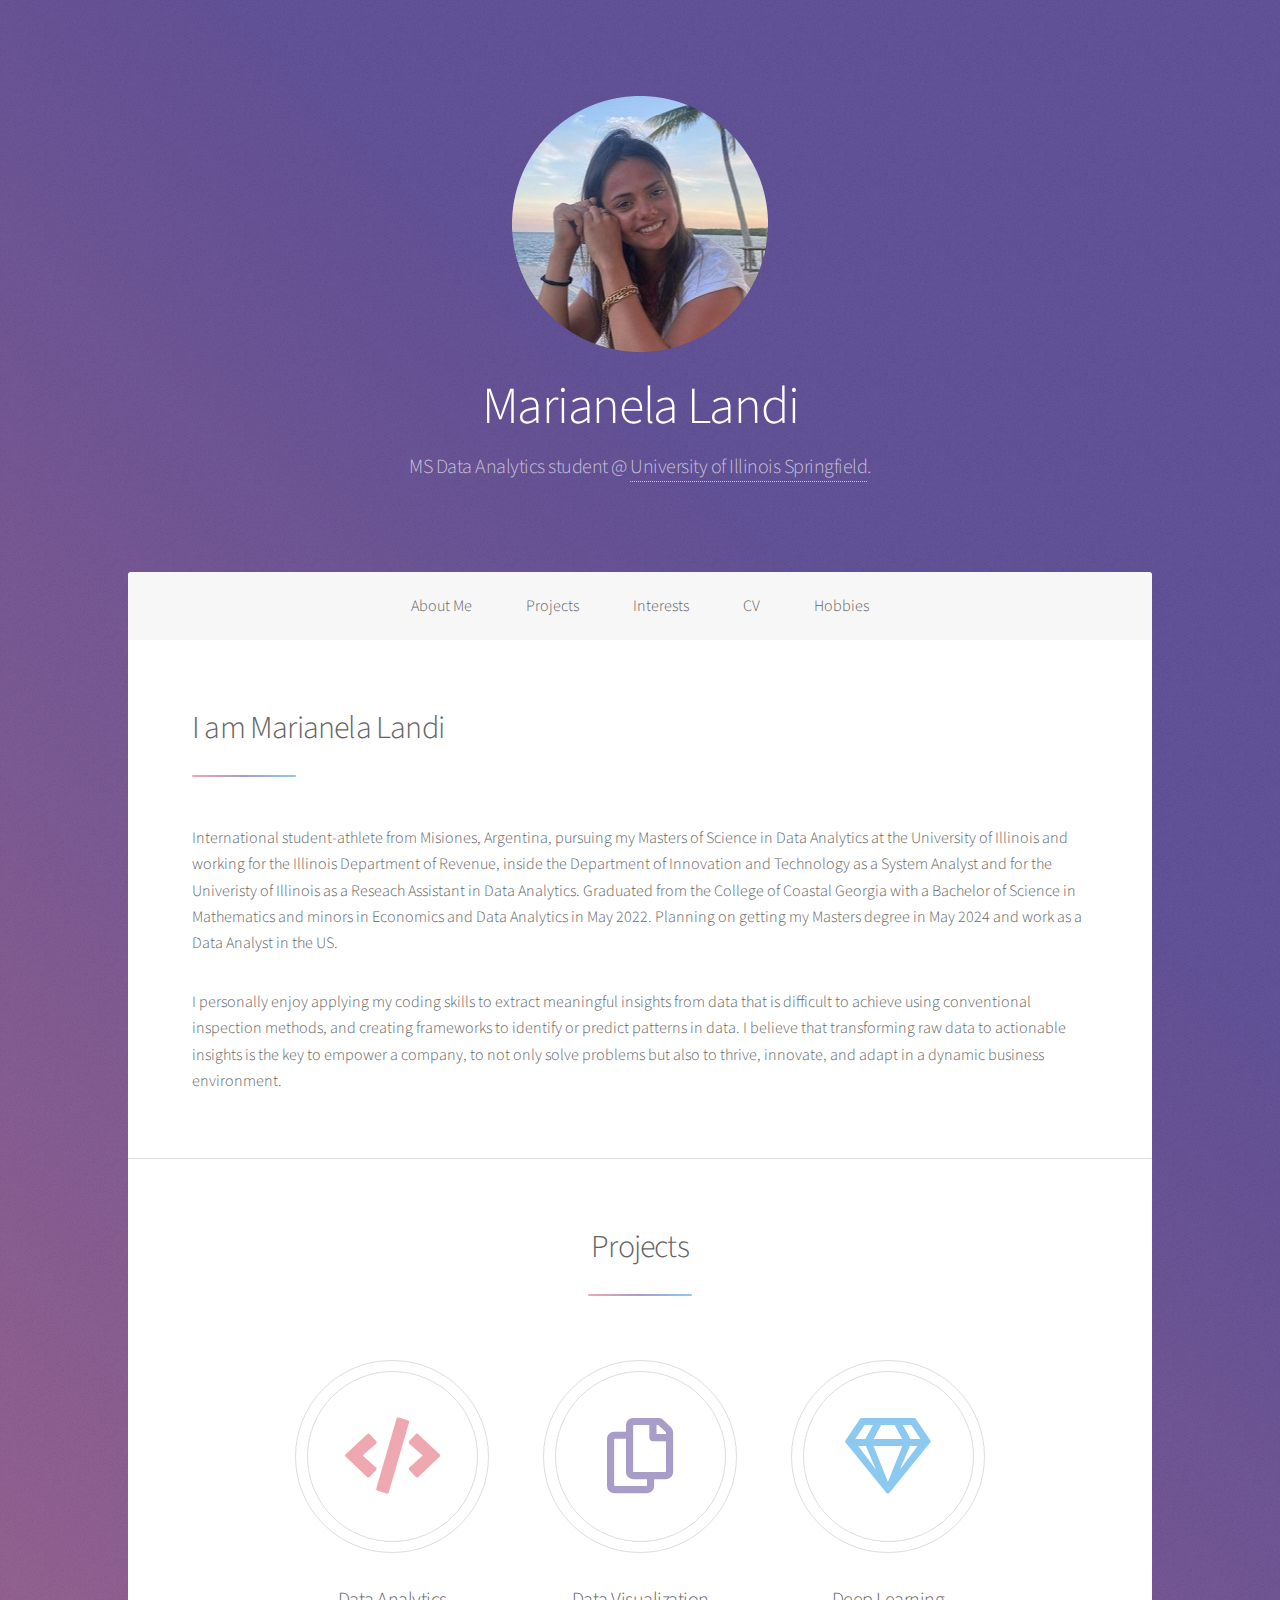
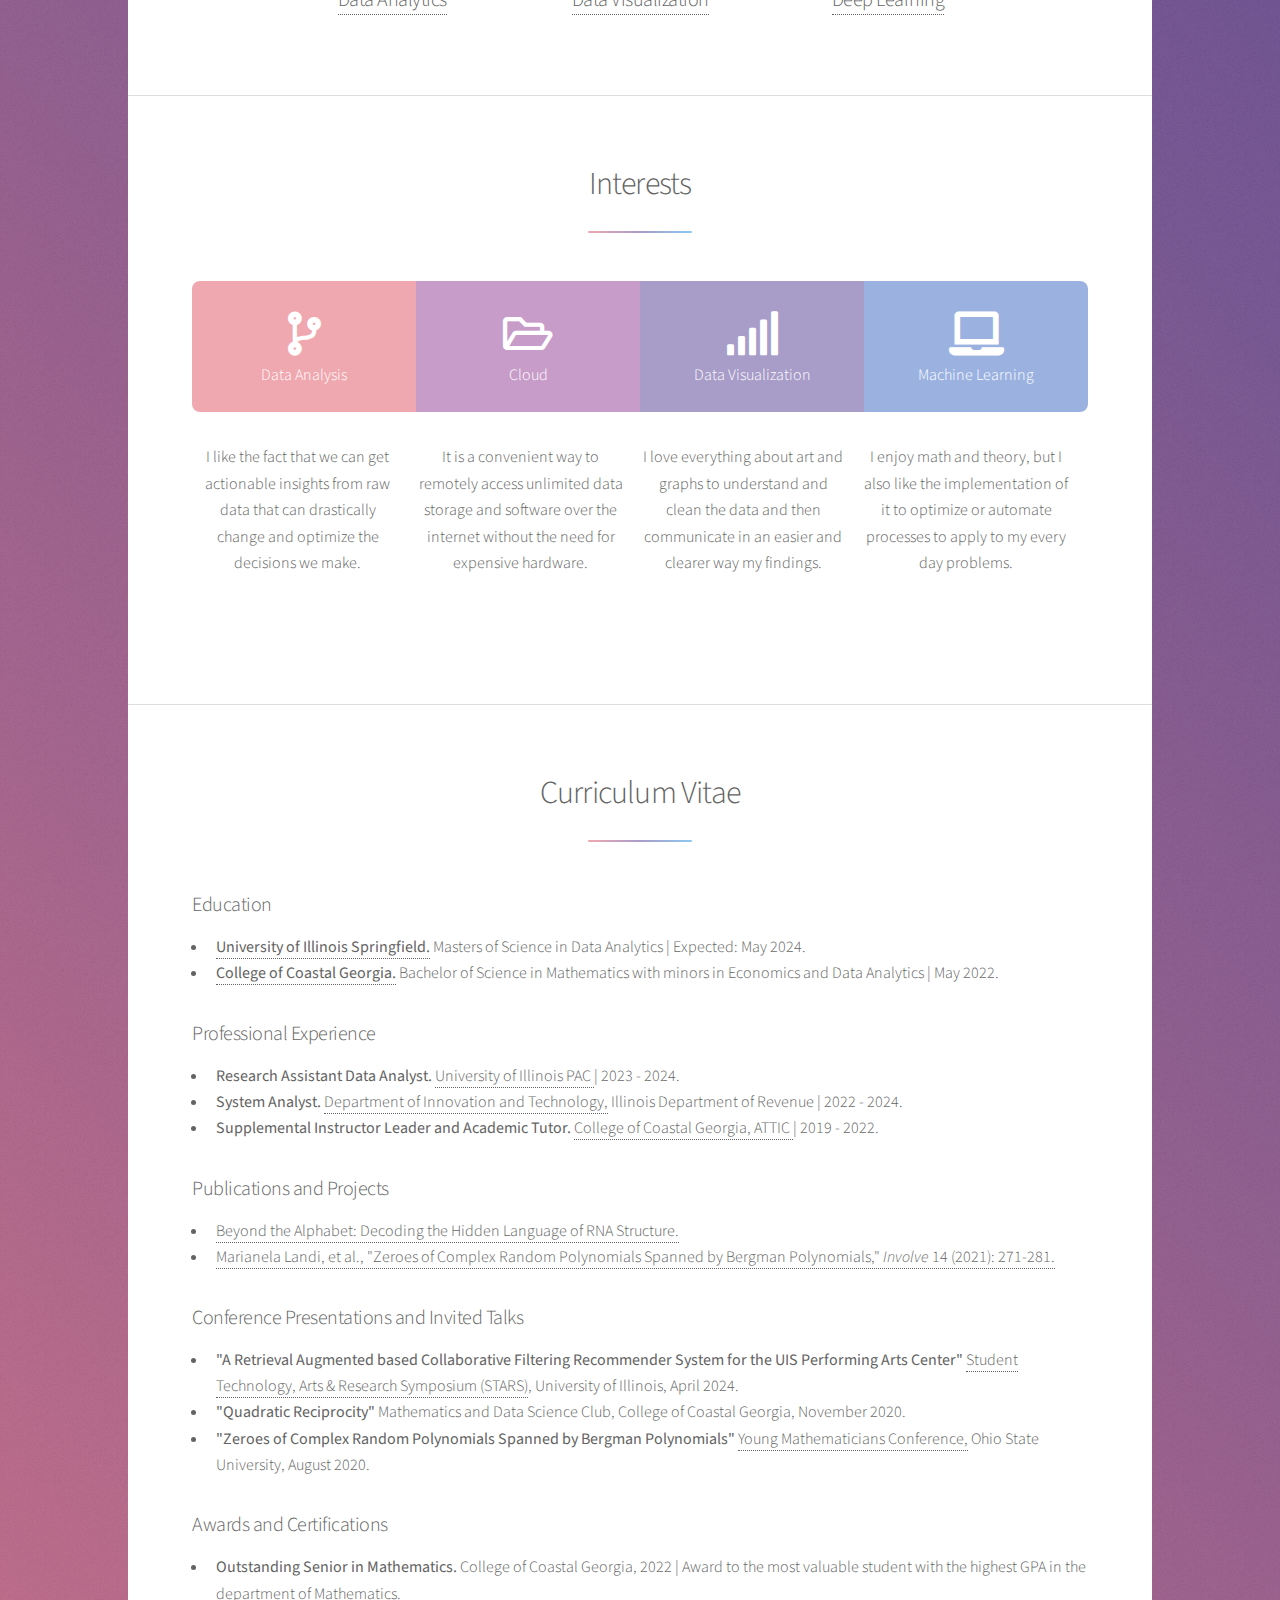
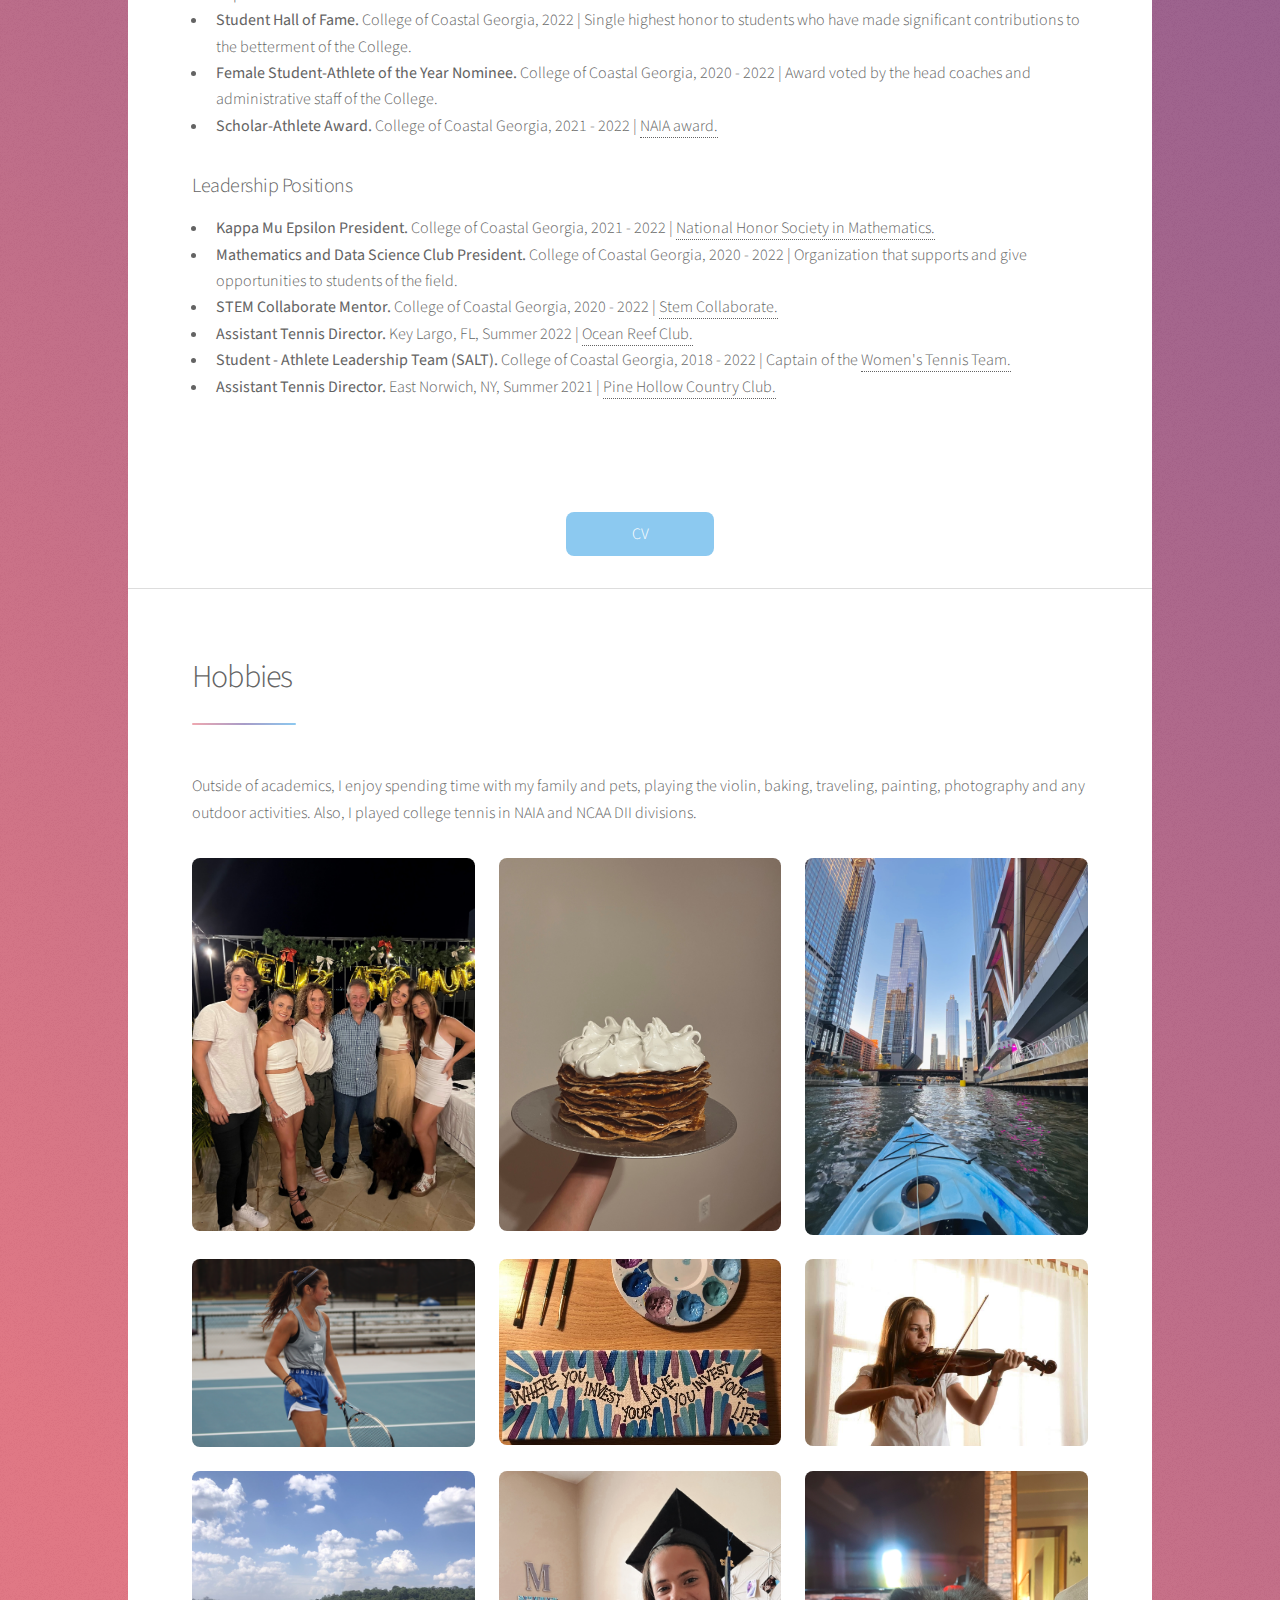
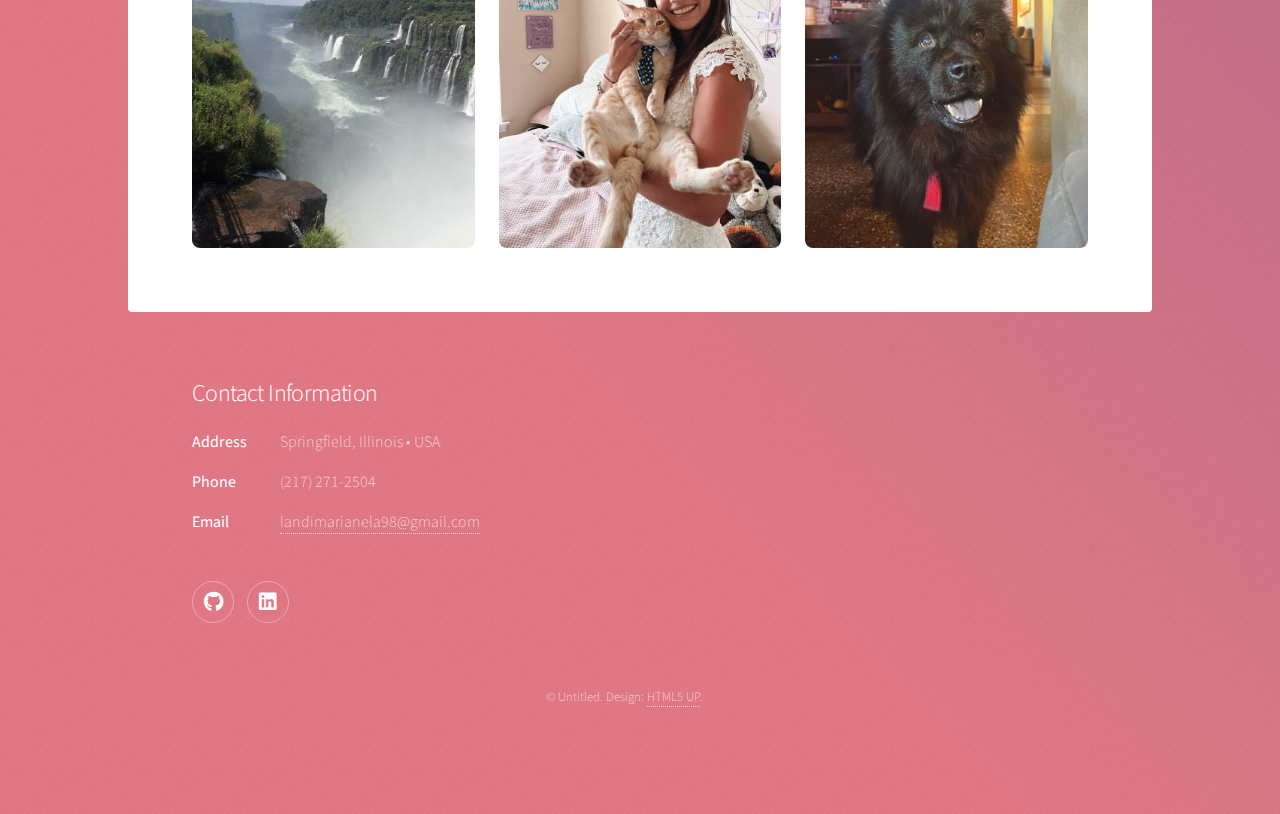
==== index.html @ 574b9076 "Update index.html" ====
<!DOCTYPE HTML>
<!--
	Stellar by HTML5 UP
	html5up.net | @ajlkn
	Free for personal and commercial use under the CCA 3.0 license (html5up.net/license)
-->
<html>
	<head>
		<title>Marianela Landi</title>
		<meta charset="utf-8" />
		<meta name="viewport" content="width=device-width, initial-scale=1, user-scalable=no" />
		<link rel="stylesheet" href="assets/css/main.css" />
		<noscript><link rel="stylesheet" href="assets/css/noscript.css" /></noscript>
	</head>
	<body class="is-preload">

		<!-- Wrapper -->
			<div id="wrapper">

				<!-- Header -->
					<header id="header" class="alt">
						<span class="logo"><img src="images/profileML.png" alt="" /></span>
						<h1>Marianela Landi</h1>
						<p> MS Data Analytics student @ <a href="https://www.uis.edu/"> University of Illinois Springfield</a>.</p>
					</header>

				<!-- Nav -->
					<nav id="nav">
						<ul>
							<li><a href="#about" >About Me</a></li>
							<li><a href="#first">Projects</a></li>
							<li><a href="#second">Interests</a></li>
							<li><a href="#cta">CV</a></li>
							<li><a href="#Hobbies">Hobbies</a></li>
						</ul>
					</nav>

				<!-- Main -->
					<div id="main">



						<!-- Introduction -->
							<section id="about" class="main">
								
									<div class="content">
										<header class="major">
											<h2> I am Marianela Landi</h2>
										</header>
										
										<p> International student-athlete from Misiones, Argentina, pursuing my Masters of Science in Data Analytics at the University of Illinois
										and working for the Illinois Department of Revenue, inside the Department of Innovation and Technology as a System Analyst and
										for the Univeristy of Illinois as a Reseach Assistant in Data Analytics. Graduated from the College of Coastal Georgia with a 
										Bachelor of Science in Mathematics and minors in Economics and Data Analytics in May 2022. Planning on getting my Masters degree in May 2024 and work as a Data Analyst in the US. 
										</p>
										
										<p> I personally enjoy applying my coding skills to extract meaningful insights from data that is difficult to achieve using conventional inspection methods, 
										and creating frameworks to identify or predict patterns in data. I believe that transforming raw data to actionable insights is the key to empower a company, 
										to not only solve problems but also to thrive, innovate, and adapt in a dynamic business environment.
										
										</p>


										
										<!--
										I am from Misiones, Argentina. I am 24 years old and living in The US since I am 18 years old. Tennis was the main reason I am in the US.<br />
										I started my college career at Cumberland University (TN), receiving a tennis scholarship. In August 2019, I transferred to<br /> 
										the College of Coastal Georgia, in which I also received a tennis and a STEAM Mentor scholarship. During my Junior year at CCGA,<br />
										I realized how much I enjoy Math. Thus, I changed my major and started focusing more on that area. One of the most important<br />
										activities I participated at Coastal Georgia is the research project called "Zeros of Complex Random Polynomials Spanned by<br />
										Bergman Polynomials" during Summer 2020, which is now published in the journal 'Involve'. I graduated from CCGA in May 2022 <br />
										and I am currently a Masters student at UIS, planning on graduating in May 2024.<br /> 
										Outside of academics, I enjoy spending time with my family and pets, playing tennis, playing the violin, and painting. </p>
										</ul>-->
									</div>
								<!--	<span class="image"><img src="images/profileML.png" alt="" /></span> -->
								<!--
								<div class="box alt">
											<div class="row gtr-uniform">

												<div class="col-4"><span class="image fit"><img src="images/pic4.jpg" alt="" /></span></div>
												<div class="col-4"><span class="image fit"><img src="images/pic3.jpg" alt="" /></span></div>
												<div class="col-4"><span class="image fit"><img src="images/pic6.jpg" alt="" /></span></div>

												<div class="col-4"><span class="image fit"><img src="images/pic8.jpeg" alt="" /></span></div>
												<div class="col-4"><span class="image fit"><img src="images/pic1.png" alt="" /></span></div>
												<div class="col-4"><span class="image fit"><img src="images/pic2.jpg" alt="" /></span></div>

												<div class="col-4"><span class="image fit"><img src="images/pic7.jpeg" alt="" /></span></div>
												<div class="col-4"><span class="image fit"><img src="images/pic9.jpeg" alt="" /></span></div>
												<div class="col-4"><span class="image fit"><img src="images/pic5.jpg" alt="" /></span></div>
																							
										    </div>
								</div>
								-->
							</section>
						<!-- Projects -->
							<section id="first" class="main special">
								<header class="major">
									<h2>Projects</h2>
									<!-- <center>Coming soon...</center>-->
								</header>
								<ul class="features">
									<li>
										<span class="icon solid major style1 fa-code"></span>
										<h3> <a href="https://colab.research.google.com/drive/10uRcjcRsKfIYf028-r10c8Yg24JXqKMF?usp=sharing"> Data Analytics </a> </h3>
										<!--<p>I love the fact that we can get actionable insights from raw data that can drastically change the decisions we make. </p>
										-->
									</li>
									<li>
										<span class="icon major style3 fa-copy"></span>
										<h3> <a href="https://public.tableau.com/views/HouseSalesData_17096116765710/HouseSales?:language=en-US&publish=yes&:sid=&:display_count=n&:origin=viz_share_link"> Data Visualization </a>  </h3>
										<!--<p>I like everything about art and graphs to communicate in an easier and clearer way all my findings.</p>
										-->									
									</li>
									<li>
										<span class="icon major style5 fa-gem"></span>
										<h3> <a href="https://github.com/marianelalandi/DeepLearningProject.github.io-"> Deep Learning </a></h3>
										<!--<p>I enjoy math and theory, but also I like the fact that we can implement it to every day problems or optimizations.</p>
										-->
									</li>
								</ul>
								<!--<footer class="major">
									<ul class="actions special">
										<li><a href="generic.html" class="button">Learn More</a></li>
									</ul>
								</footer>-->
							</section>
							
						 <!--Interests -->
							<section id="second" class="main special">
								<header class="major">
									<h2> Interests</h2>
									<p></p>
								</header>
								<ul class="statistics">
									<li class="style1">
										<span class="icon solid fa-code-branch"></span>
										<strong></strong> Data Analysis
									</li>
									
									<li class="style2">
										<span class="icon fa-folder-open"></span>
										<strong></strong> Cloud
									</li>
									<li class="style3">
										<span class="icon solid fa-signal"></span>
										<strong></strong> Data Visualization
									</li>
									<li class="style4">
										<span class="icon solid fa-laptop"></span>
										<strong></strong> Machine Learning
									</li>
									<!--<li class="style5">
										<span class="icon fa-gem"></span>
										<strong>1,024</strong> Nullam
									</li>-->
								</ul>
								<!--<p class="content"> </p>-->
								<ul class="featuresx">
									<li>
										<p>I like the fact that we can get actionable insights from raw data that can drastically change and optimize the decisions we make. </p>
									</li>
									<li>
										<p>It is a convenient way to remotely access unlimited data storage and software over the internet without the need for expensive hardware.</p>										
									</li>
									<li>
										<p>I love everything about art and graphs to understand and clean the data and then communicate in an easier and clearer way my findings.</p>	
									</li>
									<li>
										<p>I enjoy math and theory, but I also like the implementation of it to optimize or automate processes to apply to my every day problems.</p>
									</li>
								</ul>
								<!--<footer class="major">
									<ul class="actions special">
										<li><a href="generic.html" class="button">Learn More</a></li>
									</ul>
								</footer>-->
							</section>

						<!-- CV -->
							<section id="cta" class="main">
								<header class="major">
									<center><h2>Curriculum Vitae</h2></center>
									<p></p>
								</header>
								<div class="row">
											<div class="col-12 col-12-medium">
												<h3>Education</h3>
												<ul>
													<li><b><a href="https://www.uis.edu"> University of Illinois Springfield.</a></b> Masters of Science in Data Analytics | Expected: May 2024.</li>
													<li><b><a href="https://www.ccga.edu"> College of Coastal Georgia.</a></b> Bachelor of Science in Mathematics with minors in Economics and Data Analytics | May 2022.</li>	
												</ul>
												<h3>Professional Experience</h3>
												<ul>
													<li><b>Research Assistant Data Analyst.</b> <a href="https://uispac.com/"> University of Illinois PAC </a> | 2023 - 2024.</li> 
													<li><b>System Analyst.</b> <a href="https://doit.illinois.gov/"> Department of Innovation and Technology,</a> Illinois Department of Revenue | 2022 - 2024.</li>
													<li><b>Supplemental Instructor Leader and Academic Tutor.</b> <a href="https://www.ccga.edu/academics/studentsuccess/attic/"> College of Coastal Georgia, ATTIC </a> | 2019 - 2022.</li> 
												</ul>
												<h3>Publications and Projects</h3>
												<ul> 
												<li> <a href="https://github.com/marianelalandi/DeepLearningProject.github.io-"> Beyond the Alphabet: Decoding the Hidden Language of RNA Structure. </a></li>
												<li> <a href="https://msp.org/involve/2021/14-2/index.xhtml"> Marianela Landi, et al., "Zeroes of Complex Random Polynomials Spanned by Bergman Polynomials," <i>Involve</i> 14 (2021): 271-281.</a></li>
												
												</ul>
												<h3>Conference Presentations and Invited Talks</h3>  
												<ul>
													<li><b>"A Retrieval Augmented based Collaborative Filtering Recommender System for the UIS Performing Arts Center"</b> <a href="https://www.uis.edu/research/student-research-support/student-technology-arts-research-symposium"> Student Technology, Arts & Research Symposium (STARS)</a>, University of Illinois, April 2024.</li>
													<li><b>"Quadratic Reciprocity"</b> Mathematics and Data Science Club, College of Coastal Georgia, November 2020.</li>	
													<li><b>"Zeroes of Complex Random Polynomials Spanned by Bergman Polynomials"</b> <a href="https://ymc.osu.edu/">Young Mathematicians Conference,</a> Ohio State University, August 2020.</li>	

												</ul>
												<h3>Awards and Certifications</h3>
												<ul>
													<li><b>Outstanding Senior in Mathematics.</b> College of Coastal Georgia, 2022 | Award to the most valuable student with the highest GPA in the department of Mathematics.</li>	
													<li><b>Student Hall of Fame.</b> College of Coastal Georgia, 2022 | Single highest honor to students who have made significant contributions to the betterment of the College.</li>
													<li><b>Female Student-Athlete of the Year Nominee.</b> College of Coastal Georgia, 2020 - 2022 | Award voted by the head coaches and administrative staff of the College.</li>	
													<li><b>Scholar-Athlete Award.</b>  College of Coastal Georgia, 2021 - 2022 | <a href="https://www.naia.org/naia-award/scholar-athletes"> NAIA award.</a></li>
												</ul>
												<h3>Leadership Positions</h3>
												<ul>
													<li><b>Kappa Mu Epsilon President.</b> College of Coastal Georgia, 2021 - 2022 | <a href="https://www.kappamuepsilon.org/">National Honor Society in Mathematics.</a>  </li>
													<li><b>Mathematics and Data Science Club President.</b> College of Coastal Georgia, 2020 - 2022 | Organization that supports and give opportunities to students of the field.</li>	
													<li><b>STEM Collaborate Mentor.</b> College of Coastal Georgia, 2020 - 2022 | <a href="https://express.adobe.com/page/tycBmARmeE5KU/">Stem Collaborate.</a>  <!--Direct academic support for first-year STEM students.--></li>
													<li><b>Assistant Tennis Director.</b> Key Largo, FL, Summer 2022 | <a href="https://www.oceanreef.com/staff/marianela-landi/"> Ocean Reef Club.</a></li>	
													<li><b>Student - Athlete Leadership Team (SALT).</b> College of Coastal Georgia, 2018 - 2022 | Captain of the <a href="https://coastalgeorgiasports.com/sports/womens-tennis"> Women's Tennis Team.</a></li>
													<li><b>Assistant Tennis Director.</b> East Norwich, NY, Summer 2021 | <a href="https://pinehollowclub.com/Home"> Pine  Hollow Country Club.</a></li></li>
												</ul>
											</div>
								</div>
							</section>
								<footer class="major">
									<ul class="actions special">
										<li><a href="/docs/CV-ML.pdf" class="button primary" >CV</a></li>
										<!--<li><a href="generic.html" class="button">Learn More</a></li>-->
									</ul>
								</footer>


						<!-- Hobbies -->
							<section id="Hobbies" class="main">
								
									<div class="content">
										<header class="major">
											<h2> Hobbies</h2>
										</header>
										<p></p>
										<p>Outside of academics, I enjoy spending time with my family and pets, playing the violin, baking, traveling, painting, photography and any outdoor activities. Also, I played college tennis in NAIA and NCAA DII divisions.
										</p>
										<!--
										I am from Misiones, Argentina. I am 24 years old and living in The US since I am 18 years old. Tennis was the main reason I am in the US.<br />
										I started my college career at Cumberland University (TN), receiving a tennis scholarship. In August 2019, I transferred to<br /> 
										the College of Coastal Georgia, in which I also received a tennis and a STEAM Mentor scholarship. During my Junior year at CCGA,<br />
										I realized how much I enjoy Math. Thus, I changed my major and started focusing more on that area. One of the most important<br />
										activities I participated at Coastal Georgia is the research project called "Zeros of Complex Random Polynomials Spanned by<br />
										Bergman Polynomials" during Summer 2020, which is now published in the journal 'Involve'. I graduated from CCGA in May 2022 <br />
										and I am currently a Masters student at UIS, planning on graduating in May 2024.<br /> 
										Outside of academics, I enjoy spending time with my family and pets, playing the violin, tr and painting. </p>
										</ul>-->
									</div>
								<!--	<span class="image"><img src="images/profileML.png" alt="" /></span> -->

								<div class="box alt">
									<div class="row gtr-uniform">

										<div class="col-4"><span class="image fit"><img src="images/pic4.jpg" alt="" /></span></div>
										<div class="col-4"><span class="image fit"><img src="images/pic3.jpg" alt="" /></span></div>
										<div class="col-4"><span class="image fit"><img src="images/Pic12.jpg" alt="" /></span></div>

										<div class="col-4"><span class="image fit"><img src="images/pic8.jpeg" alt="" /></span></div>
										<div class="col-4"><span class="image fit"><img src="images/pic1.jpg" alt="" /></span></div>
										<div class="col-4"><span class="image fit"><img src="images/pic2.jpg" alt="" /></span></div>

										<div class="col-4"><span class="image fit"><img src="images/Pic10.jpg" alt="" /></span></div>
										<div class="col-4"><span class="image fit"><img src="images/pic9.jpeg" alt="" /></span></div>
										<div class="col-4"><span class="image fit"><img src="images/pic7.jpeg" alt="" /></span></div>
																							
									</div>
								</div>
							</section>
					</div>

				<!-- Footer -->
					<footer id="footer">
						<!--<section>
							<h2>Contact me</h2>
							<div class="col-4 col-12-small">
						
												<div class="col-6 col-12-small">
													<input type="checkbox" id="demo-copy" name="demo-copy">
													<label for="demo-copy">Email me a copy</label>
												</div>
												<div class="col-6">
													<textarea name="demo-message" id="demo-message" placeholder="Enter your message" rows="2"></textarea>
												</div>
												<p> </p>
												<div class="col-12">
													<ul class="actions">
														<li><input type="submit" value="Send Message" class="primary" /></li>
														
													</ul>
												</div>
							
							<li><input type="reset" value="Reset" /></li>
							<ul class="actions">
								<li><a href="generic.html" class="button">Contact form</a></li>
							</ul>
						</section>-->
						<section>
							<h2>Contact Information</h2>
							<dl class="alt">
								<dt>Address</dt>
								<dd>Springfield, Illinois  &bull; USA</dd>
								<dt>Phone</dt>
								<dd>(217) 271-2504</dd>
								<dt>Email</dt>
								<dd><a href="landimarianela98@gmail.com">landimarianela98@gmail.com</a></dd>
							</dl>
							<ul class="icons">
							    <li><a href="https://github.com/marianelalandi" class="icon brands fa-github alt"><span class="label">GitHub</span></a></li>
								<li><a href="https://www.linkedin.com/in/marianela-landi-96a064192/" class="icon brands fa-linkedin alt"><span class="label">linkedin</span></a></li>
								<!--li><a href="#" class="icon brands fa-facebook-f alt"><span class="label">Facebook</span></a></li>
								<li><a href="#" class="icon brands fa-instagram alt"><span class="label">Instagram</span></a></li>
								<li><a href="#" class="icon brands fa-github alt"><span class="label">GitHub</span></a></li>
								<li><a href="#" class="icon brands fa-dribbble alt"><span class="label">Dribbble</span></a></li>-->
							</ul>
						</section>
						<section class="mapbox" data-mapbox>
							<figure>
								<iframe width="400" height="240" style="border:0" loading="lazy" 
								src="https://www.google.com/maps/embed/v1/view?zoom=11&center=39.7817%2C-89.6501&key=AIzaSyAkWfKZeozuWi0FqwdzHSpAeHB3zFBNLRQ"></iframe>
								
							</figure>
						</section>
						<p class="copyright">&copy; Untitled. Design: <a href="https://html5up.net">HTML5 UP</a>.</p>
					</footer>

			</div>

		<!-- Scripts -->
			<script src="assets/js/jquery.min.js"></script>
			<script src="assets/js/jquery.scrollex.min.js"></script>
			<script src="assets/js/jquery.scrolly.min.js"></script>
			<script src="assets/js/browser.min.js"></script>
			<script src="assets/js/breakpoints.min.js"></script>
			<script src="assets/js/util.js"></script>
			<script src="assets/js/main.js"></script>

	</body>
</html>
---- assets/css/main.css ----
@import url(fontawesome-all.min.css);
@import 'https://fonts.googleapis.com/css?family=Source+Sans+Pro:300,400';

/*
	Stellar by HTML5 UP
	html5up.net | @ajlkn
	Free for personal and commercial use under the CCA 3.0 license (html5up.net/license)
*/

html, body, div, span, applet, object,
iframe, h1, h2, h3, h4, h5, h6, p, blockquote,
pre, a, abbr, acronym, address, big, cite,
code, del, dfn, em, img, ins, kbd, q, s, samp,
small, strike, strong, sub, sup, tt, var, b,
u, i, center, dl, dt, dd, ol, ul, li, fieldset,
form, label, legend, table, caption, tbody,
tfoot, thead, tr, th, td, article, aside,
canvas, details, embed, figure, figcaption,
footer, header, hgroup, menu, nav, output, ruby,
section, summary, time, mark, audio, video {
	margin: 0;
	padding: 0;
	border: 0;
	font-size: 100%;
	font: inherit;
	vertical-align: baseline;}

article, aside, details, figcaption, figure,
footer, header, hgroup, menu, nav, section {
	display: block;}

body {
	line-height: 1;
}

ol, ul {
	list-style: none;
}

blockquote, q {
	quotes: none;
}

	blockquote:before, blockquote:after, q:before, q:after {
		content: '';
		content: none;
	}

table {
	border-collapse: collapse;
	border-spacing: 0;
}

body {
	-webkit-text-size-adjust: none;
}

mark {
	background-color: transparent;
	color: inherit;
}

input::-moz-focus-inner {
	border: 0;
	padding: 0;
}

input, select, textarea {
	-moz-appearance: none;
	-webkit-appearance: none;
	-ms-appearance: none;
	appearance: none;
}

/* Basic */

	@-ms-viewport {
		width: device-width;
	}

	body {
		-ms-overflow-style: scrollbar;
	}

	@media screen and (max-width: 480px) {

		html, body {
			min-width: 320px;
		}

	}

	html {
		box-sizing: border-box;
	}

	*, *:before, *:after {
		box-sizing: inherit;
	}

	body {
		background-color: #935d8c;
		background-image: url("images/overlay.png"), -moz-linear-gradient(45deg, #e37682 15%, #5f4d93 85%);
		background-image: url("images/overlay.png"), -webkit-linear-gradient(45deg, #e37682 15%, #5f4d93 85%);
		background-image: url("images/overlay.png"), -ms-linear-gradient(45deg, #e37682 15%, #5f4d93 85%);
		background-image: url("images/overlay.png"), linear-gradient(45deg, #e37682 15%, #5f4d93 85%);
	}

		body.is-preload *, body.is-preload *:before, body.is-preload *:after {
			-moz-animation: none !important;
			-webkit-animation: none !important;
			-ms-animation: none !important;
			animation: none !important;
			-moz-transition: none !important;
			-webkit-transition: none !important;
			-ms-transition: none !important;
			transition: none !important;
		}

/* Type */

	body {
		background-color: #935d8c;
		color: rgba(255, 255, 255, 0.65);
	}

	body, input, select, textarea {
		font-family: "Source Sans Pro", Helvetica, sans-serif;
		font-size: 17pt;
		font-weight: 300;
		line-height: 1.65;
	}

		@media screen and (max-width: 1680px) {

			body, input, select, textarea {
				font-size: 14pt;
			}

		}

		@media screen and (max-width: 1280px) {

			body, input, select, textarea {
				font-size: 12pt;
			}

		}

		@media screen and (max-width: 360px) {

			body, input, select, textarea {
				font-size: 11pt;
			}

		}

	a {
		-moz-transition: color 0.2s ease, border-bottom 0.2s ease;
		-webkit-transition: color 0.2s ease, border-bottom 0.2s ease;
		-ms-transition: color 0.2s ease, border-bottom 0.2s ease;
		transition: color 0.2s ease, border-bottom 0.2s ease;
		text-decoration: none;
		border-bottom: dotted 1px;
		color: inherit;
	}

		a:hover {
			border-bottom-color: transparent;
		}

	strong, b {
		font-weight: 400;
	}

	em, i {
		font-style: italic;
	}

	p {
		margin: 0 0 2em 0;
	}

		p.content {
			-moz-columns: 20em 2;
			-webkit-columns: 20em 2;
			-ms-columns: 20em 2;
			columns: 20em 2;
			-moz-column-gap: 2em;
			-moz-column-gap: 2em;
			-webkit-column-gap: 2em;
			-ms-column-gap: 2em;
			column-gap: 2em;
			text-align: justify;
		}

	h1, h2, h3, h4, h5, h6 {
		font-weight: 300;
		line-height: 1.5;
		margin: 0 0 0.7em 0;
		letter-spacing: -0.025em;
	}

		h1 a, h2 a, h3 a, h4 a, h5 a, h6 a {
			color: inherit;
			text-decoration: none;
		}

	h1 {
		font-size: 2.5em;
		line-height: 1.2;
	}

	h2 {
		font-size: 1.5em;
	}

	h3 {
		font-size: 1.25em;
	}

	h4 {
		font-size: 1.1em;
	}

	h5 {
		font-size: 0.9em;
	}

	h6 {
		font-size: 0.7em;
	}

	@media screen and (max-width: 736px) {

		h1 {
			font-size: 2em;
		}

	}

	sub {
		font-size: 0.8em;
		position: relative;
		top: 0.5em;
	}

	sup {
		font-size: 0.8em;
		position: relative;
		top: -0.5em;
	}

	blockquote {
		border-left: solid 4px;
		font-style: italic;
		margin: 0 0 2em 0;
		padding: 0.5em 0 0.5em 2em;
	}

	code {
		border-radius: 8px;
		border: solid 1px;
		font-family: "Courier New", monospace;
		font-size: 0.9em;
		margin: 0 0.25em;
		padding: 0.25em 0.65em;
	}

	pre {
		-webkit-overflow-scrolling: touch;
		font-family: "Courier New", monospace;
		font-size: 0.9em;
		margin: 0 0 2em 0;
	}

		pre code {
			display: block;
			line-height: 1.75;
			padding: 1em 1.5em;
			overflow-x: auto;
		}

	hr {
		border: 0;
		border-bottom: solid 1px;
		margin: 2em 0;
	}

		hr.major {
			margin: 3em 0;
		}

	.align-left {
		text-align: left;
	}

	.align-center {
		text-align: center;
	}

	.align-right {
		text-align: right;
	}

	input, select, textarea {
		color: #ffffff;
	}

	a:hover {
		color: #ffffff;
	}

	strong, b {
		color: #ffffff;
	}

	h1, h2, h3, h4, h5, h6 {
		color: #ffffff;
	}

	blockquote {
		border-left-color: rgba(255, 255, 255, 0.35);
	}

	code {
		background: rgba(255, 255, 255, 0.075);
		border-color: rgba(255, 255, 255, 0.35);
	}

	hr {
		border-bottom-color: rgba(255, 255, 255, 0.35);
	}

/* Row */

	.row {
		display: flex;
		flex-wrap: wrap;
		box-sizing: border-box;
		align-items: stretch;
	}

		.row > * {
			box-sizing: border-box;
		}

		.row.gtr-uniform > * > :last-child {
			margin-bottom: 0;
		}

		.row.aln-left {
			justify-content: flex-start;
		}

		.row.aln-center {
			justify-content: center;
		}

		.row.aln-right {
			justify-content: flex-end;
		}

		.row.aln-top {
			align-items: flex-start;
		}

		.row.aln-middle {
			align-items: center;
		}

		.row.aln-bottom {
			align-items: flex-end;
		}

		.row > .imp {
			order: -1;
		}

		.row > .col-1 {
			width: 8.33333%;
		}

		.row > .off-1 {
			margin-left: 8.33333%;
		}

		.row > .col-2 {
			width: 16.66667%;
		}

		.row > .off-2 {
			margin-left: 16.66667%;
		}

		.row > .col-3 {
			width: 25%;
		}

		.row > .off-3 {
			margin-left: 25%;
		}

		.row > .col-4 {
			width: 33.33333%;
		}

		.row > .off-4 {
			margin-left: 33.33333%;
		}

		.row > .col-5 {
			width: 41.66667%;
		}

		.row > .off-5 {
			margin-left: 41.66667%;
		}

		.row > .col-6 {
			width: 50%;
		}

		.row > .off-6 {
			margin-left: 50%;
		}

		.row > .col-7 {
			width: 58.33333%;
		}

		.row > .off-7 {
			margin-left: 58.33333%;
		}

		.row > .col-8 {
			width: 66.66667%;
		}

		.row > .off-8 {
			margin-left: 66.66667%;
		}

		.row > .col-9 {
			width: 75%;
		}

		.row > .off-9 {
			margin-left: 75%;
		}

		.row > .col-10 {
			width: 83.33333%;
		}

		.row > .off-10 {
			margin-left: 83.33333%;
		}

		.row > .col-11 {
			width: 91.66667%;
		}

		.row > .off-11 {
			margin-left: 91.66667%;
		}

		.row > .col-12 {
			width: 100%;
		}

		.row > .off-12 {
			margin-left: 100%;
		}

		.row.gtr-0 {
			margin-top: 0;
			margin-left: 0em;
		}

			.row.gtr-0 > * {
				padding: 0 0 0 0em;
			}

			.row.gtr-0.gtr-uniform {
				margin-top: 0em;
			}

				.row.gtr-0.gtr-uniform > * {
					padding-top: 0em;
				}

		.row.gtr-25 {
			margin-top: 0;
			margin-left: -0.375em;
		}

			.row.gtr-25 > * {
				padding: 0 0 0 0.375em;
			}

			.row.gtr-25.gtr-uniform {
				margin-top: -0.375em;
			}

				.row.gtr-25.gtr-uniform > * {
					padding-top: 0.375em;
				}

		.row.gtr-50 {
			margin-top: 0;
			margin-left: -0.75em;
		}

			.row.gtr-50 > * {
				padding: 0 0 0 0.75em;
			}

			.row.gtr-50.gtr-uniform {
				margin-top: -0.75em;
			}

				.row.gtr-50.gtr-uniform > * {
					padding-top: 0.75em;
				}

		.row {
			margin-top: 0;
			margin-left: -1.5em;
		}

			.row > * {
				padding: 0 0 0 1.5em;
			}

			.row.gtr-uniform {
				margin-top: -1.5em;
			}

				.row.gtr-uniform > * {
					padding-top: 1.5em;
				}

		.row.gtr-150 {
			margin-top: 0;
			margin-left: -2.25em;
		}

			.row.gtr-150 > * {
				padding: 0 0 0 2.25em;
			}

			.row.gtr-150.gtr-uniform {
				margin-top: -2.25em;
			}

				.row.gtr-150.gtr-uniform > * {
					padding-top: 2.25em;
				}

		.row.gtr-200 {
			margin-top: 0;
			margin-left: -3em;
		}

			.row.gtr-200 > * {
				padding: 0 0 0 3em;
			}

			.row.gtr-200.gtr-uniform {
				margin-top: -3em;
			}

				.row.gtr-200.gtr-uniform > * {
					padding-top: 3em;
				}

		@media screen and (max-width: 1680px) {

			.row {
				display: flex;
				flex-wrap: wrap;
				box-sizing: border-box;
				align-items: stretch;
			}

				.row > * {
					box-sizing: border-box;
				}

				.row.gtr-uniform > * > :last-child {
					margin-bottom: 0;
				}

				.row.aln-left {
					justify-content: flex-start;
				}

				.row.aln-center {
					justify-content: center;
				}

				.row.aln-right {
					justify-content: flex-end;
				}

				.row.aln-top {
					align-items: flex-start;
				}

				.row.aln-middle {
					align-items: center;
				}

				.row.aln-bottom {
					align-items: flex-end;
				}

				.row > .imp-xlarge {
					order: -1;
				}

				.row > .col-1-xlarge {
					width: 8.33333%;
				}

				.row > .off-1-xlarge {
					margin-left: 8.33333%;
				}

				.row > .col-2-xlarge {
					width: 16.66667%;
				}

				.row > .off-2-xlarge {
					margin-left: 16.66667%;
				}

				.row > .col-3-xlarge {
					width: 25%;
				}

				.row > .off-3-xlarge {
					margin-left: 25%;
				}

				.row > .col-4-xlarge {
					width: 33.33333%;
				}

				.row > .off-4-xlarge {
					margin-left: 33.33333%;
				}

				.row > .col-5-xlarge {
					width: 41.66667%;
				}

				.row > .off-5-xlarge {
					margin-left: 41.66667%;
				}

				.row > .col-6-xlarge {
					width: 50%;
				}

				.row > .off-6-xlarge {
					margin-left: 50%;
				}

				.row > .col-7-xlarge {
					width: 58.33333%;
				}

				.row > .off-7-xlarge {
					margin-left: 58.33333%;
				}

				.row > .col-8-xlarge {
					width: 66.66667%;
				}

				.row > .off-8-xlarge {
					margin-left: 66.66667%;
				}

				.row > .col-9-xlarge {
					width: 75%;
				}

				.row > .off-9-xlarge {
					margin-left: 75%;
				}

				.row > .col-10-xlarge {
					width: 83.33333%;
				}

				.row > .off-10-xlarge {
					margin-left: 83.33333%;
				}

				.row > .col-11-xlarge {
					width: 91.66667%;
				}

				.row > .off-11-xlarge {
					margin-left: 91.66667%;
				}

				.row > .col-12-xlarge {
					width: 100%;
				}

				.row > .off-12-xlarge {
					margin-left: 100%;
				}

				.row.gtr-0 {
					margin-top: 0;
					margin-left: 0em;
				}

					.row.gtr-0 > * {
						padding: 0 0 0 0em;
					}

					.row.gtr-0.gtr-uniform {
						margin-top: 0em;
					}

						.row.gtr-0.gtr-uniform > * {
							padding-top: 0em;
						}

				.row.gtr-25 {
					margin-top: 0;
					margin-left: -0.375em;
				}

					.row.gtr-25 > * {
						padding: 0 0 0 0.375em;
					}

					.row.gtr-25.gtr-uniform {
						margin-top: -0.375em;
					}

						.row.gtr-25.gtr-uniform > * {
							padding-top: 0.375em;
						}

				.row.gtr-50 {
					margin-top: 0;
					margin-left: -0.75em;
				}

					.row.gtr-50 > * {
						padding: 0 0 0 0.75em;
					}

					.row.gtr-50.gtr-uniform {
						margin-top: -0.75em;
					}

						.row.gtr-50.gtr-uniform > * {
							padding-top: 0.75em;
						}

				.row {
					margin-top: 0;
					margin-left: -1.5em;
				}

					.row > * {
						padding: 0 0 0 1.5em;
					}

					.row.gtr-uniform {
						margin-top: -1.5em;
					}

						.row.gtr-uniform > * {
							padding-top: 1.5em;
						}

				.row.gtr-150 {
					margin-top: 0;
					margin-left: -2.25em;
				}

					.row.gtr-150 > * {
						padding: 0 0 0 2.25em;
					}

					.row.gtr-150.gtr-uniform {
						margin-top: -2.25em;
					}

						.row.gtr-150.gtr-uniform > * {
							padding-top: 2.25em;
						}

				.row.gtr-200 {
					margin-top: 0;
					margin-left: -3em;
				}

					.row.gtr-200 > * {
						padding: 0 0 0 3em;
					}

					.row.gtr-200.gtr-uniform {
						margin-top: -3em;
					}

						.row.gtr-200.gtr-uniform > * {
							padding-top: 3em;
						}

		}

		@media screen and (max-width: 1280px) {

			.row {
				display: flex;
				flex-wrap: wrap;
				box-sizing: border-box;
				align-items: stretch;
			}

				.row > * {
					box-sizing: border-box;
				}

				.row.gtr-uniform > * > :last-child {
					margin-bottom: 0;
				}

				.row.aln-left {
					justify-content: flex-start;
				}

				.row.aln-center {
					justify-content: center;
				}

				.row.aln-right {
					justify-content: flex-end;
				}

				.row.aln-top {
					align-items: flex-start;
				}

				.row.aln-middle {
					align-items: center;
				}

				.row.aln-bottom {
					align-items: flex-end;
				}

				.row > .imp-large {
					order: -1;
				}

				.row > .col-1-large {
					width: 8.33333%;
				}

				.row > .off-1-large {
					margin-left: 8.33333%;
				}

				.row > .col-2-large {
					width: 16.66667%;
				}

				.row > .off-2-large {
					margin-left: 16.66667%;
				}

				.row > .col-3-large {
					width: 25%;
				}

				.row > .off-3-large {
					margin-left: 25%;
				}

				.row > .col-4-large {
					width: 33.33333%;
				}

				.row > .off-4-large {
					margin-left: 33.33333%;
				}

				.row > .col-5-large {
					width: 41.66667%;
				}

				.row > .off-5-large {
					margin-left: 41.66667%;
				}

				.row > .col-6-large {
					width: 50%;
				}

				.row > .off-6-large {
					margin-left: 50%;
				}

				.row > .col-7-large {
					width: 58.33333%;
				}

				.row > .off-7-large {
					margin-left: 58.33333%;
				}

				.row > .col-8-large {
					width: 66.66667%;
				}

				.row > .off-8-large {
					margin-left: 66.66667%;
				}

				.row > .col-9-large {
					width: 75%;
				}

				.row > .off-9-large {
					margin-left: 75%;
				}

				.row > .col-10-large {
					width: 83.33333%;
				}

				.row > .off-10-large {
					margin-left: 83.33333%;
				}

				.row > .col-11-large {
					width: 91.66667%;
				}

				.row > .off-11-large {
					margin-left: 91.66667%;
				}

				.row > .col-12-large {
					width: 100%;
				}

				.row > .off-12-large {
					margin-left: 100%;
				}

				.row.gtr-0 {
					margin-top: 0;
					margin-left: 0em;
				}

					.row.gtr-0 > * {
						padding: 0 0 0 0em;
					}

					.row.gtr-0.gtr-uniform {
						margin-top: 0em;
					}

						.row.gtr-0.gtr-uniform > * {
							padding-top: 0em;
						}

				.row.gtr-25 {
					margin-top: 0;
					margin-left: -0.375em;
				}

					.row.gtr-25 > * {
						padding: 0 0 0 0.375em;
					}

					.row.gtr-25.gtr-uniform {
						margin-top: -0.375em;
					}

						.row.gtr-25.gtr-uniform > * {
							padding-top: 0.375em;
						}

				.row.gtr-50 {
					margin-top: 0;
					margin-left: -0.75em;
				}

					.row.gtr-50 > * {
						padding: 0 0 0 0.75em;
					}

					.row.gtr-50.gtr-uniform {
						margin-top: -0.75em;
					}

						.row.gtr-50.gtr-uniform > * {
							padding-top: 0.75em;
						}

				.row {
					margin-top: 0;
					margin-left: -1.5em;
				}

					.row > * {
						padding: 0 0 0 1.5em;
					}

					.row.gtr-uniform {
						margin-top: -1.5em;
					}

						.row.gtr-uniform > * {
							padding-top: 1.5em;
						}

				.row.gtr-150 {
					margin-top: 0;
					margin-left: -2.25em;
				}

					.row.gtr-150 > * {
						padding: 0 0 0 2.25em;
					}

					.row.gtr-150.gtr-uniform {
						margin-top: -2.25em;
					}

						.row.gtr-150.gtr-uniform > * {
							padding-top: 2.25em;
						}

				.row.gtr-200 {
					margin-top: 0;
					margin-left: -3em;
				}

					.row.gtr-200 > * {
						padding: 0 0 0 3em;
					}

					.row.gtr-200.gtr-uniform {
						margin-top: -3em;
					}

						.row.gtr-200.gtr-uniform > * {
							padding-top: 3em;
						}

		}

		@media screen and (max-width: 980px) {

			.row {
				display: flex;
				flex-wrap: wrap;
				box-sizing: border-box;
				align-items: stretch;
			}

				.row > * {
					box-sizing: border-box;
				}

				.row.gtr-uniform > * > :last-child {
					margin-bottom: 0;
				}

				.row.aln-left {
					justify-content: flex-start;
				}

				.row.aln-center {
					justify-content: center;
				}

				.row.aln-right {
					justify-content: flex-end;
				}

				.row.aln-top {
					align-items: flex-start;
				}

				.row.aln-middle {
					align-items: center;
				}

				.row.aln-bottom {
					align-items: flex-end;
				}

				.row > .imp-medium {
					order: -1;
				}

				.row > .col-1-medium {
					width: 8.33333%;
				}

				.row > .off-1-medium {
					margin-left: 8.33333%;
				}

				.row > .col-2-medium {
					width: 16.66667%;
				}

				.row > .off-2-medium {
					margin-left: 16.66667%;
				}

				.row > .col-3-medium {
					width: 25%;
				}

				.row > .off-3-medium {
					margin-left: 25%;
				}

				.row > .col-4-medium {
					width: 33.33333%;
				}

				.row > .off-4-medium {
					margin-left: 33.33333%;
				}

				.row > .col-5-medium {
					width: 41.66667%;
				}

				.row > .off-5-medium {
					margin-left: 41.66667%;
				}

				.row > .col-6-medium {
					width: 50%;
				}

				.row > .off-6-medium {
					margin-left: 50%;
				}

				.row > .col-7-medium {
					width: 58.33333%;
				}

				.row > .off-7-medium {
					margin-left: 58.33333%;
				}

				.row > .col-8-medium {
					width: 66.66667%;
				}

				.row > .off-8-medium {
					margin-left: 66.66667%;
				}

				.row > .col-9-medium {
					width: 75%;
				}

				.row > .off-9-medium {
					margin-left: 75%;
				}

				.row > .col-10-medium {
					width: 83.33333%;
				}

				.row > .off-10-medium {
					margin-left: 83.33333%;
				}

				.row > .col-11-medium {
					width: 91.66667%;
				}

				.row > .off-11-medium {
					margin-left: 91.66667%;
				}

				.row > .col-12-medium {
					width: 100%;
				}

				.row > .off-12-medium {
					margin-left: 100%;
				}

				.row.gtr-0 {
					margin-top: 0;
					margin-left: 0em;
				}

					.row.gtr-0 > * {
						padding: 0 0 0 0em;
					}

					.row.gtr-0.gtr-uniform {
						margin-top: 0em;
					}

						.row.gtr-0.gtr-uniform > * {
							padding-top: 0em;
						}

				.row.gtr-25 {
					margin-top: 0;
					margin-left: -0.375em;
				}

					.row.gtr-25 > * {
						padding: 0 0 0 0.375em;
					}

					.row.gtr-25.gtr-uniform {
						margin-top: -0.375em;
					}

						.row.gtr-25.gtr-uniform > * {
							padding-top: 0.375em;
						}

				.row.gtr-50 {
					margin-top: 0;
					margin-left: -0.75em;
				}

					.row.gtr-50 > * {
						padding: 0 0 0 0.75em;
					}

					.row.gtr-50.gtr-uniform {
						margin-top: -0.75em;
					}

						.row.gtr-50.gtr-uniform > * {
							padding-top: 0.75em;
						}

				.row {
					margin-top: 0;
					margin-left: -1.5em;
				}

					.row > * {
						padding: 0 0 0 1.5em;
					}

					.row.gtr-uniform {
						margin-top: -1.5em;
					}

						.row.gtr-uniform > * {
							padding-top: 1.5em;
						}

				.row.gtr-150 {
					margin-top: 0;
					margin-left: -2.25em;
				}

					.row.gtr-150 > * {
						padding: 0 0 0 2.25em;
					}

					.row.gtr-150.gtr-uniform {
						margin-top: -2.25em;
					}

						.row.gtr-150.gtr-uniform > * {
							padding-top: 2.25em;
						}

				.row.gtr-200 {
					margin-top: 0;
					margin-left: -3em;
				}

					.row.gtr-200 > * {
						padding: 0 0 0 3em;
					}

					.row.gtr-200.gtr-uniform {
						margin-top: -3em;
					}

						.row.gtr-200.gtr-uniform > * {
							padding-top: 3em;
						}

		}

		@media screen and (max-width: 736px) {

			.row {
				display: flex;
				flex-wrap: wrap;
				box-sizing: border-box;
				align-items: stretch;
			}

				.row > * {
					box-sizing: border-box;
				}

				.row.gtr-uniform > * > :last-child {
					margin-bottom: 0;
				}

				.row.aln-left {
					justify-content: flex-start;
				}

				.row.aln-center {
					justify-content: center;
				}

				.row.aln-right {
					justify-content: flex-end;
				}

				.row.aln-top {
					align-items: flex-start;
				}

				.row.aln-middle {
					align-items: center;
				}

				.row.aln-bottom {
					align-items: flex-end;
				}

				.row > .imp-small {
					order: -1;
				}

				.row > .col-1-small {
					width: 8.33333%;
				}

				.row > .off-1-small {
					margin-left: 8.33333%;
				}

				.row > .col-2-small {
					width: 16.66667%;
				}

				.row > .off-2-small {
					margin-left: 16.66667%;
				}

				.row > .col-3-small {
					width: 25%;
				}

				.row > .off-3-small {
					margin-left: 25%;
				}

				.row > .col-4-small {
					width: 33.33333%;
				}

				.row > .off-4-small {
					margin-left: 33.33333%;
				}

				.row > .col-5-small {
					width: 41.66667%;
				}

				.row > .off-5-small {
					margin-left: 41.66667%;
				}

				.row > .col-6-small {
					width: 50%;
				}

				.row > .off-6-small {
					margin-left: 50%;
				}

				.row > .col-7-small {
					width: 58.33333%;
				}

				.row > .off-7-small {
					margin-left: 58.33333%;
				}

				.row > .col-8-small {
					width: 66.66667%;
				}

				.row > .off-8-small {
					margin-left: 66.66667%;
				}

				.row > .col-9-small {
					width: 75%;
				}

				.row > .off-9-small {
					margin-left: 75%;
				}

				.row > .col-10-small {
					width: 83.33333%;
				}

				.row > .off-10-small {
					margin-left: 83.33333%;
				}

				.row > .col-11-small {
					width: 91.66667%;
				}

				.row > .off-11-small {
					margin-left: 91.66667%;
				}

				.row > .col-12-small {
					width: 100%;
				}

				.row > .off-12-small {
					margin-left: 100%;
				}

				.row.gtr-0 {
					margin-top: 0;
					margin-left: 0em;
				}

					.row.gtr-0 > * {
						padding: 0 0 0 0em;
					}

					.row.gtr-0.gtr-uniform {
						margin-top: 0em;
					}

						.row.gtr-0.gtr-uniform > * {
							padding-top: 0em;
						}

				.row.gtr-25 {
					margin-top: 0;
					margin-left: -0.25em;
				}

					.row.gtr-25 > * {
						padding: 0 0 0 0.25em;
					}

					.row.gtr-25.gtr-uniform {
						margin-top: -0.25em;
					}

						.row.gtr-25.gtr-uniform > * {
							padding-top: 0.25em;
						}

				.row.gtr-50 {
					margin-top: 0;
					margin-left: -0.5em;
				}

					.row.gtr-50 > * {
						padding: 0 0 0 0.5em;
					}

					.row.gtr-50.gtr-uniform {
						margin-top: -0.5em;
					}

						.row.gtr-50.gtr-uniform > * {
							padding-top: 0.5em;
						}

				.row {
					margin-top: 0;
					margin-left: -1em;
				}

					.row > * {
						padding: 0 0 0 1em;
					}

					.row.gtr-uniform {
						margin-top: -1em;
					}

						.row.gtr-uniform > * {
							padding-top: 1em;
						}

				.row.gtr-150 {
					margin-top: 0;
					margin-left: -1.5em;
				}

					.row.gtr-150 > * {
						padding: 0 0 0 1.5em;
					}

					.row.gtr-150.gtr-uniform {
						margin-top: -1.5em;
					}

						.row.gtr-150.gtr-uniform > * {
							padding-top: 1.5em;
						}

				.row.gtr-200 {
					margin-top: 0;
					margin-left: -2em;
				}

					.row.gtr-200 > * {
						padding: 0 0 0 2em;
					}

					.row.gtr-200.gtr-uniform {
						margin-top: -2em;
					}

						.row.gtr-200.gtr-uniform > * {
							padding-top: 2em;
						}

		}

		@media screen and (max-width: 480px) {

			.row {
				display: flex;
				flex-wrap: wrap;
				box-sizing: border-box;
				align-items: stretch;
			}

				.row > * {
					box-sizing: border-box;
				}

				.row.gtr-uniform > * > :last-child {
					margin-bottom: 0;
				}

				.row.aln-left {
					justify-content: flex-start;
				}

				.row.aln-center {
					justify-content: center;
				}

				.row.aln-right {
					justify-content: flex-end;
				}

				.row.aln-top {
					align-items: flex-start;
				}

				.row.aln-middle {
					align-items: center;
				}

				.row.aln-bottom {
					align-items: flex-end;
				}

				.row > .imp-xsmall {
					order: -1;
				}

				.row > .col-1-xsmall {
					width: 8.33333%;
				}

				.row > .off-1-xsmall {
					margin-left: 8.33333%;
				}

				.row > .col-2-xsmall {
					width: 16.66667%;
				}

				.row > .off-2-xsmall {
					margin-left: 16.66667%;
				}

				.row > .col-3-xsmall {
					width: 25%;
				}

				.row > .off-3-xsmall {
					margin-left: 25%;
				}

				.row > .col-4-xsmall {
					width: 33.33333%;
				}

				.row > .off-4-xsmall {
					margin-left: 33.33333%;
				}

				.row > .col-5-xsmall {
					width: 41.66667%;
				}

				.row > .off-5-xsmall {
					margin-left: 41.66667%;
				}

				.row > .col-6-xsmall {
					width: 50%;
				}

				.row > .off-6-xsmall {
					margin-left: 50%;
				}

				.row > .col-7-xsmall {
					width: 58.33333%;
				}

				.row > .off-7-xsmall {
					margin-left: 58.33333%;
				}

				.row > .col-8-xsmall {
					width: 66.66667%;
				}

				.row > .off-8-xsmall {
					margin-left: 66.66667%;
				}

				.row > .col-9-xsmall {
					width: 75%;
				}

				.row > .off-9-xsmall {
					margin-left: 75%;
				}

				.row > .col-10-xsmall {
					width: 83.33333%;
				}

				.row > .off-10-xsmall {
					margin-left: 83.33333%;
				}

				.row > .col-11-xsmall {
					width: 91.66667%;
				}

				.row > .off-11-xsmall {
					margin-left: 91.66667%;
				}

				.row > .col-12-xsmall {
					width: 100%;
				}

				.row > .off-12-xsmall {
					margin-left: 100%;
				}

				.row.gtr-0 {
					margin-top: 0;
					margin-left: 0em;
				}

					.row.gtr-0 > * {
						padding: 0 0 0 0em;
					}

					.row.gtr-0.gtr-uniform {
						margin-top: 0em;
					}

						.row.gtr-0.gtr-uniform > * {
							padding-top: 0em;
						}

				.row.gtr-25 {
					margin-top: 0;
					margin-left: -0.3125em;
				}

					.row.gtr-25 > * {
						padding: 0 0 0 0.3125em;
					}

					.row.gtr-25.gtr-uniform {
						margin-top: -0.3125em;
					}

						.row.gtr-25.gtr-uniform > * {
							padding-top: 0.3125em;
						}

				.row.gtr-50 {
					margin-top: 0;
					margin-left: -0.625em;
				}

					.row.gtr-50 > * {
						padding: 0 0 0 0.625em;
					}

					.row.gtr-50.gtr-uniform {
						margin-top: -0.625em;
					}

						.row.gtr-50.gtr-uniform > * {
							padding-top: 0.625em;
						}

				.row {
					margin-top: 0;
					margin-left: -1.25em;
				}

					.row > * {
						padding: 0 0 0 1.25em;
					}

					.row.gtr-uniform {
						margin-top: -1.25em;
					}

						.row.gtr-uniform > * {
							padding-top: 1.25em;
						}

				.row.gtr-150 {
					margin-top: 0;
					margin-left: -1.875em;
				}

					.row.gtr-150 > * {
						padding: 0 0 0 1.875em;
					}

					.row.gtr-150.gtr-uniform {
						margin-top: -1.875em;
					}

						.row.gtr-150.gtr-uniform > * {
							padding-top: 1.875em;
						}

				.row.gtr-200 {
					margin-top: 0;
					margin-left: -2.5em;
				}

					.row.gtr-200 > * {
						padding: 0 0 0 2.5em;
					}

					.row.gtr-200.gtr-uniform {
						margin-top: -2.5em;
					}

						.row.gtr-200.gtr-uniform > * {
							padding-top: 2.5em;
						}

		}

/* Box */

	.box {
		border-radius: 8px;
		border: solid;
		margin-bottom: 2em;
		padding: 1.5em;
	}

		.box > :last-child,
		.box > :last-child > :last-child,
		.box > :last-child > :last-child > :last-child {
			margin-bottom: 0;
		}

		.box.alt {
			border: 0;
			border-radius: 0;
			padding: 0;
		}

	.box {
		border-color: rgba(255, 255, 255, 0.35);
	}

/* Button */

	input[type="submit"],
	input[type="reset"],
	input[type="button"],
	button,
	.button {
		-moz-appearance: none;
		-webkit-appearance: none;
		-ms-appearance: none;
		appearance: none;
		-moz-transition: background-color 0.2s ease-in-out, color 0.2s ease-in-out;
		-webkit-transition: background-color 0.2s ease-in-out, color 0.2s ease-in-out;
		-ms-transition: background-color 0.2s ease-in-out, color 0.2s ease-in-out;
		transition: background-color 0.2s ease-in-out, color 0.2s ease-in-out;
		border-radius: 8px;
		border: 0;
		cursor: pointer;
		display: inline-block;
		font-weight: 300;
		height: 2.75em;
		line-height: 2.75em;
		min-width: 9.25em;
		padding: 0 1.5em;
		text-align: center;
		text-decoration: none;
		white-space: nowrap;
	}

		input[type="submit"].icon,
		input[type="reset"].icon,
		input[type="button"].icon,
		button.icon,
		.button.icon {
			padding-left: 1.35em;
		}

			input[type="submit"].icon:before,
			input[type="reset"].icon:before,
			input[type="button"].icon:before,
			button.icon:before,
			.button.icon:before {
				margin-right: 0.5em;
			}

		input[type="submit"].fit,
		input[type="reset"].fit,
		input[type="button"].fit,
		button.fit,
		.button.fit {
			width: 100%;
		}

		input[type="submit"].small,
		input[type="reset"].small,
		input[type="button"].small,
		button.small,
		.button.small {
			font-size: 0.8em;
		}

		input[type="submit"].large,
		input[type="reset"].large,
		input[type="button"].large,
		button.large,
		.button.large {
			font-size: 1.35em;
		}

		input[type="submit"].disabled, input[type="submit"]:disabled,
		input[type="reset"].disabled,
		input[type="reset"]:disabled,
		input[type="button"].disabled,
		input[type="button"]:disabled,
		button.disabled,
		button:disabled,
		.button.disabled,
		.button:disabled {
			pointer-events: none;
			opacity: 0.25;
		}

		@media screen and (max-width: 736px) {

			input[type="submit"],
			input[type="reset"],
			input[type="button"],
			button,
			.button {
				min-width: 0;
			}

		}

	input[type="submit"],
	input[type="reset"],
	input[type="button"],
	button,
	.button {
		background-color: transparent;
		box-shadow: inset 0 0 0 1px rgba(255, 255, 255, 0.35);
		color: #ffffff !important;
	}

		input[type="submit"]:hover,
		input[type="reset"]:hover,
		input[type="button"]:hover,
		button:hover,
		.button:hover {
			background-color: rgba(255, 255, 255, 0.075);
		}

		input[type="submit"]:active,
		input[type="reset"]:active,
		input[type="button"]:active,
		button:active,
		.button:active {
			background-color: rgba(255, 255, 255, 0.2);
		}

		input[type="submit"].icon:before,
		input[type="reset"].icon:before,
		input[type="button"].icon:before,
		button.icon:before,
		.button.icon:before {
			color: rgba(255, 255, 255, 0.5);
		}

		input[type="submit"].primary,
		input[type="reset"].primary,
		input[type="button"].primary,
		button.primary,
		.button.primary {
			background-color: #8cc9f0;
			color: #ffffff !important;
			box-shadow: none;
		}

			input[type="submit"].primary:hover,
			input[type="reset"].primary:hover,
			input[type="button"].primary:hover,
			button.primary:hover,
			.button.primary:hover {
				background-color: #9acff2;
			}

			input[type="submit"].primary:active,
			input[type="reset"].primary:active,
			input[type="button"].primary:active,
			button.primary:active,
			.button.primary:active {
				background-color: #7ec3ee;
			}

			input[type="submit"].primary.icon:before,
			input[type="reset"].primary.icon:before,
			input[type="button"].primary.icon:before,
			button.primary.icon:before,
			.button.primary.icon:before {
				color: #ffffff !important;
			}

/* Form */

	form {
		margin: 0 0 2em 0;
	}

	label {
		display: block;
		font-size: 0.9em;
		font-weight: 400;
		margin: 0 0 1em 0;
	}

	input[type="text"],
	input[type="password"],
	input[type="email"],
	select,
	textarea {
		-moz-appearance: none;
		-webkit-appearance: none;
		-ms-appearance: none;
		appearance: none;
		border-radius: 8px;
		border: solid 1px;
		color: inherit;
		display: block;
		outline: 0;
		padding: 0 1em;
		text-decoration: none;
		width: 100%;
	}

		input[type="text"]:invalid,
		input[type="password"]:invalid,
		input[type="email"]:invalid,
		select:invalid,
		textarea:invalid {
			box-shadow: none;
		}

	select {
		background-size: 1.25rem;
		background-repeat: no-repeat;
		background-position: calc(100% - 1rem) center;
		height: 2.75em;
		padding-right: 2.75em;
		text-overflow: ellipsis;
	}

		select:focus::-ms-value {
			background-color: transparent;
		}

		select::-ms-expand {
			display: none;
		}

	input[type="text"],
	input[type="password"],
	input[type="email"],
	select {
		height: 2.75em;
	}

	textarea {
		padding: 0.75em 1em;
	}

	input[type="checkbox"],
	input[type="radio"] {
		-moz-appearance: none;
		-webkit-appearance: none;
		-ms-appearance: none;
		appearance: none;
		display: block;
		float: left;
		margin-right: -2em;
		opacity: 0;
		width: 1em;
		z-index: -1;
	}

		input[type="checkbox"] + label,
		input[type="radio"] + label {
			text-decoration: none;
			cursor: pointer;
			display: inline-block;
			font-size: 1em;
			font-weight: 300;
			padding-left: 2.4em;
			padding-right: 0.75em;
			position: relative;
		}

			input[type="checkbox"] + label:before,
			input[type="radio"] + label:before {
				-moz-osx-font-smoothing: grayscale;
				-webkit-font-smoothing: antialiased;
				display: inline-block;
				font-style: normal;
				font-variant: normal;
				text-rendering: auto;
				line-height: 1;
				text-transform: none !important;
				font-family: 'Font Awesome 5 Free';
				font-weight: 900;
			}

			input[type="checkbox"] + label:before,
			input[type="radio"] + label:before {
				border-radius: 8px;
				border: solid 1px;
				content: '';
				display: inline-block;
				font-size: 0.8em;
				height: 2.0625em;
				left: 0;
				line-height: 2.0625em;
				position: absolute;
				text-align: center;
				top: 0;
				width: 2.0625em;
			}

		input[type="checkbox"]:checked + label:before,
		input[type="radio"]:checked + label:before {
			content: '\f00c';
		}

	input[type="checkbox"] + label:before {
		border-radius: 8px;
	}

	input[type="radio"] + label:before {
		border-radius: 100%;
	}

	::-webkit-input-placeholder {
		opacity: 1.0;
	}

	:-moz-placeholder {
		opacity: 1.0;
	}

	::-moz-placeholder {
		opacity: 1.0;
	}

	:-ms-input-placeholder {
		opacity: 1.0;
	}

	label {
		color: #ffffff;
	}

	input[type="text"],
	input[type="password"],
	input[type="email"],
	select,
	textarea {
		background-color: rgba(255, 255, 255, 0.075);
		border-color: rgba(255, 255, 255, 0.35);
	}

		input[type="text"]:focus,
		input[type="password"]:focus,
		input[type="email"]:focus,
		select:focus,
		textarea:focus {
			border-color: #8cc9f0;
			box-shadow: 0 0 0 1px #8cc9f0;
		}

	select {
		background-image: url("data:image/svg+xml;charset=utf8,%3Csvg xmlns='http://www.w3.org/2000/svg' width='40' height='40' preserveAspectRatio='none' viewBox='0 0 40 40'%3E%3Cpath d='M9.4,12.3l10.4,10.4l10.4-10.4c0.2-0.2,0.5-0.4,0.9-0.4c0.3,0,0.6,0.1,0.9,0.4l3.3,3.3c0.2,0.2,0.4,0.5,0.4,0.9 c0,0.4-0.1,0.6-0.4,0.9L20.7,31.9c-0.2,0.2-0.5,0.4-0.9,0.4c-0.3,0-0.6-0.1-0.9-0.4L4.3,17.3c-0.2-0.2-0.4-0.5-0.4-0.9 c0-0.4,0.1-0.6,0.4-0.9l3.3-3.3c0.2-0.2,0.5-0.4,0.9-0.4S9.1,12.1,9.4,12.3z' fill='rgba(255, 255, 255, 0.35)' /%3E%3C/svg%3E");
	}

		select option {
			color: #ffffff;
			background: #935d8c;
		}

	input[type="checkbox"] + label,
	input[type="radio"] + label {
		color: rgba(255, 255, 255, 0.65);
	}

		input[type="checkbox"] + label:before,
		input[type="radio"] + label:before {
			background: rgba(255, 255, 255, 0.075);
			border-color: rgba(255, 255, 255, 0.35);
		}

	input[type="checkbox"]:checked + label:before,
	input[type="radio"]:checked + label:before {
		background-color: #ffffff;
		border-color: #ffffff;
		color: #935d8c;
	}

	input[type="checkbox"]:focus + label:before,
	input[type="radio"]:focus + label:before {
		border-color: #8cc9f0;
		box-shadow: 0 0 0 1px #8cc9f0;
	}

	::-webkit-input-placeholder {
		color: rgba(255, 255, 255, 0.5) !important;
	}

	:-moz-placeholder {
		color: rgba(255, 255, 255, 0.5) !important;
	}

	::-moz-placeholder {
		color: rgba(255, 255, 255, 0.5) !important;
	}

	:-ms-input-placeholder {
		color: rgba(255, 255, 255, 0.5) !important;
	}

	.formerize-placeholder {
		color: rgba(255, 255, 255, 0.5) !important;
	}

/* Icon */

	.icon {
		text-decoration: none;
		-moz-transition: background-color 0.2s ease-in-out, color 0.2s ease-in-out;
		-webkit-transition: background-color 0.2s ease-in-out, color 0.2s ease-in-out;
		-ms-transition: background-color 0.2s ease-in-out, color 0.2s ease-in-out;
		transition: background-color 0.2s ease-in-out, color 0.2s ease-in-out;
		border-bottom: none;
		position: relative;
	}

		.icon:before {
			-moz-osx-font-smoothing: grayscale;
			-webkit-font-smoothing: antialiased;
			display: inline-block;
			font-style: normal;
			font-variant: normal;
			text-rendering: auto;
			line-height: 1;
			text-transform: none !important;
			font-family: 'Font Awesome 5 Free';
			font-weight: 400;
		}

		.icon > .label {
			display: none;
		}

		.icon:before {
			line-height: solid;
		}

		.icon.solid:before {
			font-weight: 900;
		}

		.icon.brands:before {
			font-family: 'Font Awesome 5 Brands';
		}

		.icon.major {
			border: solid 1px;
			display: inline-block;
			border-radius: 100%;
			padding: 0.65em;
			margin: 0 0 2em 0;
			cursor: default;
		}

			.icon.major:before {
				display: inline-block;
				font-size: 6.25rem;
				width: 2.25em;
				height: 2.25em;
				line-height: 2.2em;
				border-radius: 100%;
				border: solid 1px;
				text-align: center;
			}

		.icon.alt {
			display: inline-block;
			border: solid 1px;
			border-radius: 100%;
		}

			.icon.alt:before {
				display: block;
				font-size: 1.25em;
				width: 2em;
				height: 2em;
				text-align: center;
				line-height: 2em;
			}

		.icon.style1 {
			color: #efa8b0;
		}

		.icon.style2 {
			color: #c79cc8;
		}

		.icon.style3 {
			color: #a89cc8;
		}

		.icon.style4 {
			color: #9bb2e1;
		}

		.icon.style5 {
			color: #8cc9f0;
		}

		@media screen and (max-width: 1680px) {

			.icon.major:before {
				font-size: 5.5rem;
			}

		}

		@media screen and (max-width: 1280px) {

			.icon.major:before {
				font-size: 4.75rem;
			}

		}

		@media screen and (max-width: 736px) {

			.icon.major {
				margin: 0 0 1.5em 0;
				padding: 0.35em;
			}

				.icon.major:before {
					font-size: 3.5rem;
				}

		}

	.icon.major {
		border-color: rgba(255, 255, 255, 0.35);
	}

		.icon.major:before {
			border-color: rgba(255, 255, 255, 0.35);
		}

	.icon.alt {
		border-color: rgba(255, 255, 255, 0.35);
		color: #ffffff;
	}

		.icon.alt:hover {
			background-color: rgba(255, 255, 255, 0.075);
		}

		.icon.alt:active {
			background-color: rgba(255, 255, 255, 0.2);
		}

/* Image */

	.image {
		border-radius: 8px;
		border: 0;
		display: inline-block;
		position: relative;
	}

		.image img {
			border-radius: 8px;
			display: block;
		}

		.image.left, .image.right {
			max-width: 40%;
		}

			.image.left img, .image.right img {
				width: 100%;
			}

		.image.left {
			float: left;
			margin: 0 1.5em 1em 0;
			top: 0.25em;
		}

		.image.right {
			float: right;
			margin: 0 0 1em 1.5em;
			top: 0.25em;
		}

		.image.fit {
			display: block;
			margin: 0 0 2em 0;
			width: 100%;
		}

			.image.fit img {
				width: 100%;
			}

		.image.main {
			display: block;
			margin: 4em 4em 4em 2em;
			width: 100%;
		}

			.image.main img {
				width: 100%;
			}

/* List */

	ol {
		list-style: decimal;
		margin: 0 0 2em 0;
		padding-left: 1.25em;
	}

		ol li {
			padding-left: 0.25em;
		}

	ul {
		list-style: disc;
		margin: 0 0 2em 0;
		padding-left: 1em;
	}

		ul li {
			padding-left: 0.5em;
		}

		ul.alt {
			list-style: none;
			padding-left: 0;
		}

			ul.alt li {
				border-top: solid 1px;
				padding: 0.5em 0;
			}

				ul.alt li:first-child {
					border-top: 0;
					padding-top: 0;
				}

	dl {
		margin: 0 0 2em 0;
	}

		dl dt {
			display: block;
			font-weight: 400;
			margin: 0 0 1em 0;
		}

		dl dd {
			margin-left: 2em;
		}

		dl.alt dt {
			display: block;
			width: 3em;
			margin: 0;
			clear: left;
			float: left;
		}

		dl.alt dd {
			margin: 0 0 0.85em 5.5em;
		}

		dl.alt:after {
			content: '';
			display: block;
			clear: both;
		}

	ul.alt li {
		border-top-color: rgba(255, 255, 255, 0.35);
	}

	dl dt {
		color: #ffffff;
	}

/* Actions */

	ul.actions {
		display: -moz-flex;
		display: -webkit-flex;
		display: -ms-flex;
		display: flex;
		cursor: default;
		list-style: none;
		margin-left: -1em;
		padding-left: 0;
	}

		ul.actions li {
			padding: 0 0 0 1em;
			vertical-align: middle;
		}

		ul.actions.special {
			-moz-justify-content: center;
			-webkit-justify-content: center;
			-ms-justify-content: center;
			justify-content: center;
			width: 100%;
			margin-left: 0;
		}

			ul.actions.special li:first-child {
				padding-left: 0;
			}

		ul.actions.stacked {
			-moz-flex-direction: column;
			-webkit-flex-direction: column;
			-ms-flex-direction: column;
			flex-direction: column;
			margin-left: 0;
		}

			ul.actions.stacked li {
				padding: 1.3em 0 0 0;
			}

				ul.actions.stacked li:first-child {
					padding-top: 0;
				}

		ul.actions.fit {
			width: calc(100% + 1em);
		}

			ul.actions.fit li {
				-moz-flex-grow: 1;
				-webkit-flex-grow: 1;
				-ms-flex-grow: 1;
				flex-grow: 1;
				-moz-flex-shrink: 1;
				-webkit-flex-shrink: 1;
				-ms-flex-shrink: 1;
				flex-shrink: 1;
				width: 100%;
			}

				ul.actions.fit li > * {
					width: 100%;
				}

			ul.actions.fit.stacked {
				width: 100%;
			}

		@media screen and (max-width: 480px) {

			ul.actions:not(.fixed) {
				-moz-flex-direction: column;
				-webkit-flex-direction: column;
				-ms-flex-direction: column;
				flex-direction: column;
				margin-left: 0;
				width: 100% !important;
			}

				ul.actions:not(.fixed) li {
					-moz-flex-grow: 1;
					-webkit-flex-grow: 1;
					-ms-flex-grow: 1;
					flex-grow: 1;
					-moz-flex-shrink: 1;
					-webkit-flex-shrink: 1;
					-ms-flex-shrink: 1;
					flex-shrink: 1;
					padding: 1em 0 0 0;
					text-align: center;
					width: 100%;
				}

					ul.actions:not(.fixed) li > * {
						width: 100%;
					}

					ul.actions:not(.fixed) li:first-child {
						padding-top: 0;
					}

					ul.actions:not(.fixed) li input[type="submit"],
					ul.actions:not(.fixed) li input[type="reset"],
					ul.actions:not(.fixed) li input[type="button"],
					ul.actions:not(.fixed) li button,
					ul.actions:not(.fixed) li .button {
						width: 100%;
					}

						ul.actions:not(.fixed) li input[type="submit"].icon:before,
						ul.actions:not(.fixed) li input[type="reset"].icon:before,
						ul.actions:not(.fixed) li input[type="button"].icon:before,
						ul.actions:not(.fixed) li button.icon:before,
						ul.actions:not(.fixed) li .button.icon:before {
							margin-left: -0.5rem;
						}

		}

/* Icons */

	ul.icons {
		cursor: default;
		list-style: none;
		padding-left: 0;
	}

		ul.icons li {
			display: inline-block;
			padding: 0 0.65em 0 0;
		}

			ul.icons li:last-child {
				padding-right: 0 !important;
			}

/* Section/Article */

	section.special, article.special {
		text-align: center;
	}

	header.major {
		margin-bottom: 3em;
	}

		header.major h2 {
			font-size: 2em;
		}

			header.major h2:after {
				display: block;
				content: '';
				width: 3.25em;
				height: 2px;
				margin: 0.7em 0 1em 0;
				border-radius: 2px;
			}

				section.special header.major h2:after, article.special header.major h2:after {
					margin-left: auto;
					margin-right: auto;
				}

		header.major p {
			font-size: 1.25em;
			letter-spacing: -0.025em;
		}

		header.major.special {
			text-align: center;
		}

			header.major.special h2:after {
				margin-left: auto;
				margin-right: auto;
			}

	footer.major {
		margin-top: 3em;
	}

	@media screen and (max-width: 736px) {

		header.major {
			margin-bottom: 0;
		}

			header.major h2 {
				font-size: 1.5em;
			}

			header.major p {
				font-size: 1em;
				letter-spacing: 0;
			}

				header.major p br {
					display: none;
				}

		footer.major {
			margin-top: 0;
		}

	}

	header.major h2:after {
		background-color: rgba(255, 255, 255, 0.35);
	}

/* Table */

	.table-wrapper {
		-webkit-overflow-scrolling: touch;
		overflow-x: auto;
	}

	table {
		margin: 0 0 2em 0;
		width: 100%;
	}

		table tbody tr {
			border: solid 1px;
			border-left: 0;
			border-right: 0;
		}

		table td {
			padding: 0.75em 0.75em;
		}

		table th {
			font-size: 0.9em;
			font-weight: 400;
			padding: 0 0.75em 0.75em 0.75em;
			text-align: left;
		}

		table thead {
			border-bottom: solid 2px;
		}

		table tfoot {
			border-top: solid 2px;
		}

		table.alt {
			border-collapse: separate;
		}

			table.alt tbody tr td {
				border: solid 1px;
				border-left-width: 0;
				border-top-width: 0;
			}

				table.alt tbody tr td:first-child {
					border-left-width: 1px;
				}

			table.alt tbody tr:first-child td {
				border-top-width: 1px;
			}

			table.alt thead {
				border-bottom: 0;
			}

			table.alt tfoot {
				border-top: 0;
			}

	table tbody tr {
		border-color: rgba(255, 255, 255, 0.35);
	}

		table tbody tr:nth-child(2n + 1) {
			background-color: rgba(255, 255, 255, 0.075);
		}

	table th {
		color: #ffffff;
	}

	table thead {
		border-bottom-color: rgba(255, 255, 255, 0.35);
	}

	table tfoot {
		border-top-color: rgba(255, 255, 255, 0.35);
	}

	table.alt tbody tr td {
		border-color: rgba(255, 255, 255, 0.35);
	}

	/* Mapbox */

.mapbox {
  position: relative;
  height: 230px;
  width: 100%;
  border-radius: 16px;
  margin-top: 12px;
  /*margin-bottom: 30px;*/
  border: 1px solid var(--jet);
  overflow: hidden;
}

.mapbox figure { height: 100%; }

.mapbox iframe {
  width: 100%;
  height: 100%;
  border: none;
  /*filter: grayscale(1) invert(1);*/
}

/* Features */

	.features {
		display: -moz-flex;
		display: -webkit-flex;
		display: -ms-flex;
		display: flex;
		-moz-flex-wrap: wrap;
		-webkit-flex-wrap: wrap;
		-ms-flex-wrap: wrap;
		flex-wrap: wrap;
		-moz-justify-content: center;
		-webkit-justify-content: center;
		-ms-justify-content: center;
		justify-content: center;
		width: calc(100% + 2em);
		margin: 0 0 3em -2em;
		padding: 0;
		list-style: none;
	}

		.features li {
			width: calc(25% - 1em);
			margin-left: 2em;
			margin-top: 3em;
			padding: 0;
		}

			.features li:nth-child(1), .features li:nth-child(2), .features li:nth-child(3), .features li:nth-child(4) {
				margin-top: 1em;
			}

			.features li > :last-child {
				margin-bottom: 0;
			}

		@media screen and (max-width: 980px) {

			.features li {
				width: calc(50% - 2em);
			}

				.features li:nth-child(3) {
					margin-top: 2em;
				}

		}

		@media screen and (max-width: 736px) {

			.features {
				width: 100%;
				margin: 0 0 2em 0;
			}

				.features li {
					width: 100%;
					margin-left: 0;
					margin-top: 1em;
				}

					.features li:nth-child(2), .features li:nth-child(3) {
						margin-top: 2em;
					}

		}



/* featuresx */

	.featuresx {
		display: -moz-flex;
		display: -webkit-flex;
		display: -ms-flex;
		display: flex;
		-moz-flex-wrap: wrap;
		-webkit-flex-wrap: wrap;
		-ms-flex-wrap: wrap;
		flex-wrap: wrap;
		-moz-justify-content: center;
		-webkit-justify-content: center;
		-ms-justify-content: center;
		justify-content: center;
		width: calc(100% + 2em);
		margin: 0 0 3em -2em;
		padding: 0;
		list-style: none;
	}
			

		.featuresx li {
			width: calc(24% - 1em );
			margin-left: 1em;
			margin-top: -50em;
			margin-bottom: 1em;
			padding: 0;
		}

			.featuresx li:nth-child(1), .featuresx li:nth-child(2), .featuresx li:nth-child(3), .featuresx li:nth-child(4), .featuresx li:nth-child(5) {
				margin-top: -1em;
				margin-bottom: 1em;
			}
			


		@media screen and (max-width: 980px) {

			.featuresx li {
				width: calc(50% - 2em);
			}

		}

		@media screen and (max-width: 736px) {

			.featuresx {
				width: 100%;
				margin: 0 0 2em 0;
			}

				.featuresx li {
					width: 100%;
					margin-left: 0;
					margin-top: 1em;
				}

					.featuresx li:nth-child(1), .featuresx li:nth-child(2), .featuresx li:nth-child(3), .featuresx li:nth-child(4),.featuresx li:nth-child(5) {
						margin-top: 0;
					}

		}

/* Statistics */

	.statistics {
		display: -moz-flex;
		display: -webkit-flex;
		display: -ms-flex;
		display: flex;
		width: 100%;
		margin: 0 0 3em 0;
		padding: 0;
		list-style: none;
		cursor: default;
	}

		.statistics li {
			-moz-flex: 1;
			-webkit-flex: 1;
			-ms-flex: 1;
			flex: 1;
			padding: 1.5em;
			color: #ffffff;
			text-align: center;
		}

			.statistics li.style1 {
				background-color: #efa8b0;
			}

			.statistics li.style2 {
				background-color: #c79cc8;
			}

			.statistics li.style3 {
				background-color: #a89cc8;
			}

			.statistics li.style4 {
				background-color: #9bb2e1;
			}

			.statistics li.style5 {
				background-color: #8cc9f0;
			}

			.statistics li strong, .statistics li b {
				display: block;
				font-size: 2em;
				line-height: 1.1;
				color: inherit !important;
				font-weight: 300;
				letter-spacing: -0.025em;
			}

			.statistics li:first-child {
				border-top-left-radius: 8px;
				border-bottom-left-radius: 8px;
			}

			.statistics li:last-child {
				border-top-right-radius: 8px;
				border-bottom-right-radius: 8px;
			}

			.statistics li .icon {
				display: inline-block;
			}

				.statistics li .icon:before {
					font-size: 2.75rem;
					line-height: 1.3;
				}

		@media screen and (max-width: 980px) {

			.statistics li strong, .statistics li b {
				font-size: 1.5em;
			}

		}

		@media screen and (max-width: 736px) {

			.statistics {
				display: block;
				width: 20em;
				max-width: 100%;
				margin: 0 auto 2em auto;
			}

				.statistics li:first-child {
					border-bottom-left-radius: 0;
					border-top-right-radius: 8px;
				}

				.statistics li:last-child {
					border-top-right-radius: 0;
					border-bottom-left-radius: 8px;
				}

				.statistics li .icon:before {
					font-size: 3.75rem;
				}

				.statistics li strong, .statistics li b {
					font-size: 2.5em;
				}

		}

/* Spotlight */

	.spotlight {
		display: -moz-flex;
		display: -webkit-flex;
		display: -ms-flex;
		display: flex;
		-moz-align-items: center;
		-webkit-align-items: center;
		-ms-align-items: center;
		align-items: center;
		margin: 0 0 2em 0;
	}

		.spotlight .content {
			-moz-flex: 1;
			-webkit-flex: 1;
			-ms-flex: 1;
			flex: 1;
		}

			.spotlight .content > :last-child {
				margin-bottom: 0;
			}

			.spotlight .content header.major {
				margin: 0 0 2em 0;
			}

		.spotlight .image {
			display: inline-block;
			margin-left: 4em;
			padding: 0.65em;
			border-radius: 100%;
			border: solid 1px;
		}

			.spotlight .image img {
				display: block;
				border-radius: 100%;
				width: 16em;
			}

		@media screen and (max-width: 980px) {

			.spotlight {
				-moz-flex-direction: column-reverse;
				-webkit-flex-direction: column-reverse;
				-ms-flex-direction: column-reverse;
				flex-direction: column-reverse;
				text-align: center;
			}

				.spotlight .content {
					-moz-flex: 0 1 auto;
					-webkit-flex: 0 1 auto;
					-ms-flex: 0 1 auto;
					flex: 0 1 auto;
					width: 100%;
				}

					.spotlight .content header.major h2:after {
						margin-left: auto;
						margin-right: auto;
					}

					.spotlight .content .actions {
						-moz-justify-content: center;
						-webkit-justify-content: center;
						-ms-justify-content: center;
						justify-content: center;
						width: calc(100% + 1em);
					}

				.spotlight .image {
					-moz-flex: 0 1 auto;
					-webkit-flex: 0 1 auto;
					-ms-flex: 0 1 auto;
					flex: 0 1 auto;
					margin-left: 0;
					margin-bottom: 2em;
				}

		}

		@media screen and (max-width: 736px) {

			.spotlight .image {
				padding: 0.35em;
			}

				.spotlight .image img {
					width: 12em;
				}

		}

	.spotlight .image {
		border-color: rgba(255, 255, 255, 0.35);
	}

/* Header */

	#header {
		padding: 5em 5em 1em 5em ;
		text-align: center;
	}

		#header h1 {
			margin: 0 0 0.25em 0;
		}

		#header p {
			font-size: 1.25em;
			letter-spacing: -0.025em;
		}

		#header.alt {
			padding: 7em 5em 4em 5em ;
		}

			#header.alt h1 {
				font-size: 3.25em;
			}

			#header.alt > * {
				-moz-transition: opacity 3s ease;
				-webkit-transition: opacity 3s ease;
				-ms-transition: opacity 3s ease;
				transition: opacity 3s ease;
				-moz-transition-delay: 0.5s;
				-webkit-transition-delay: 0.5s;
				-ms-transition-delay: 0.5s;
				transition-delay: 0.5s;
				opacity: 1;
			}

			#header.alt .logo {
				-moz-transition: opacity 1.25s ease, -moz-transform 0.5s ease;
				-webkit-transition: opacity 1.25s ease, -webkit-transform 0.5s ease;
				-ms-transition: opacity 1.25s ease, -ms-transform 0.5s ease;
				transition: opacity 1.25s ease, transform 0.5s ease;
				-moz-transition-delay: 0s;
				-webkit-transition-delay: 0s;
				-ms-transition-delay: 0s;
				transition-delay: 0s;
				display: block;
				margin: 0 0 1.5em 0;
			}

				#header.alt .logo img {
					display: block;
					margin: 0 auto;
					max-width: 75%;
				}

		@media screen and (max-width: 1280px) {

			#header {
				padding: 4em 4em 0.1em 4em ;
			}

				#header.alt {
					padding: 6em 4em 3em 4em ;
				}

		}

		@media screen and (max-width: 980px) {

			#header {
				padding: 4em 3em 0.1em 3em ;
			}

				#header.alt {
					padding: 5em 3em 2em 3em ;
				}

		}

		@media screen and (max-width: 736px) {

			#header {
				padding: 3em 2em 0.1em 2em ;
			}

				#header p {
					font-size: 1em;
					letter-spacing: 0;
				}

					#header p br {
						display: none;
					}

				#header.alt {
					padding: 4em 2em 1em 2em ;
				}

					#header.alt h1 {
						font-size: 2.5em;
					}

		}

		@media screen and (max-width: 480px) {

			#header {
				padding: 3em 1.5em 0.1em 1.5em ;
			}

				#header.alt {
					padding: 4em 1.5em 1em 1.5em ;
				}

		}

		@media screen and (max-width: 360px) {

			#header {
				padding: 2.5em 1em 0.1em 1em ;
			}

				#header.alt {
					padding: 3.5em 1em 0.5em 1em ;
				}

		}

		body.is-preload #header.alt > * {
			opacity: 0;
		}

		body.is-preload #header.alt .logo {
			-moz-transform: scale(0.8) rotate(-30deg);
			-webkit-transform: scale(0.8) rotate(-30deg);
			-ms-transform: scale(0.8) rotate(-30deg);
			transform: scale(0.8) rotate(-30deg);
		}

/* Nav */

	#nav {
		-moz-transition: background-color 0.2s ease, border-top-left-radius 0.2s ease, border-top-right-radius 0.2s ease, padding 0.2s ease;
		-webkit-transition: background-color 0.2s ease, border-top-left-radius 0.2s ease, border-top-right-radius 0.2s ease, padding 0.2s ease;
		-ms-transition: background-color 0.2s ease, border-top-left-radius 0.2s ease, border-top-right-radius 0.2s ease, padding 0.2s ease;
		transition: background-color 0.2s ease, border-top-left-radius 0.2s ease, border-top-right-radius 0.2s ease, padding 0.2s ease;
		background-color: #ffffff;
		color: #636363;
		position: absolute;
		width: 64em;
		max-width: calc(100% - 5em);
		padding: 1em;
		background-color: #f7f7f7;
		border-top-left-radius: 0.20em;
		border-top-right-radius: 0.20em;
		cursor: default;
		text-align: center;
	}

		#nav input, #nav select, #nav textarea {
			color: #636363;
		}

		#nav a:hover {
			color: #636363;
		}

		#nav strong, #nav b {
			color: #636363;
		}

		#nav h1, #nav h2, #nav h3, #nav h4, #nav h5, #nav h6 {
			color: #636363;
		}

		#nav blockquote {
			border-left-color: #dddddd;
		}

		#nav code {
			background: rgba(222, 222, 222, 0.20);
			border-color: #dddddd;
		}

		#nav hr {
			border-bottom-color: #dddddd;
		}

		#nav + #main {
			padding-top: 4.25em;
		}

		#nav ul {
			margin: 0;
			padding: 0;
			list-style: none;
		}

			#nav ul li {
				-moz-transition: margin 0.2s ease;
				-webkit-transition: margin 0.2s ease;
				-ms-transition: margin 0.2s ease;
				transition: margin 0.2s ease;
				display: inline-block;
				margin: 0 0.35em;
				padding: 0;
				vertical-align: middle;
			}

				#nav ul li a {
					-moz-transition: font-size 0.2s ease;
					-webkit-transition: font-size 0.2s ease;
					-ms-transition: font-size 0.2s ease;
					transition: font-size 0.2s ease;
					display: inline-block;
					height: 2.25em;
					line-height: 2.25em;
					padding: 0 1.25em;
					border: 0;
					border-radius: 8px;
					box-shadow: inset 0 0 0 1px transparent;
				}

					#nav ul li a:hover {
						background-color: rgba(222, 222, 222, 0.20);
					}

					#nav ul li a.active {
						background-color: #ffffff;
						box-shadow: none;
					}

		#nav.alt {
			position: fixed;
			top: 0;
			padding: 0.5em 1em;
			background-color: rgba(247, 247, 247, 0.95);
			border-top-left-radius: 0;
			border-top-right-radius: 0;
			z-index: 10000;
		}

			#nav.alt ul li {
				margin: 0 0.175em;
			}

				#nav.alt ul li a {
					font-size: 0.9em;
				}

		@media screen and (max-width: 736px) {

			#nav {
				display: none;
			}

				#nav + #main {
					padding-top: 0;
				}

		}

/* Main */

	#main {
		background-color: #ffffff;
		color: #636363;
		border-radius: 0.25em;
	}

		#main input, #main select, #main textarea {
			color: #636363;
		}

		#main a:hover {
			color: #636363;
		}

		#main strong, #main b {
			color: #636363;
		}

		#main h1, #main h2, #main h3, #main h4, #main h5, #main h6 {
			color: #636363;
		}

		#main blockquote {
			border-left-color: #dddddd;
		}

		#main code {
			background: rgba(222, 222, 222, 0.25);
			border-color: #dddddd;
		}

		#main hr {
			border-bottom-color: #dddddd;
		}

		#main .box {
			border-color: #dddddd;
		}

		#main input[type="submit"],
		#main input[type="reset"],
		#main input[type="button"],
		#main button,
		#main .button {
			background-color: transparent;
			box-shadow: inset 0 0 0 1px #dddddd;
			color: #636363 !important;
		}

			#main input[type="submit"]:hover,
			#main input[type="reset"]:hover,
			#main input[type="button"]:hover,
			#main button:hover,
			#main .button:hover {
				background-color: rgba(222, 222, 222, 0.25);
			}

			#main input[type="submit"]:active,
			#main input[type="reset"]:active,
			#main input[type="button"]:active,
			#main button:active,
			#main .button:active {
				background-color: rgba(222, 222, 222, 0.5);
			}

			#main input[type="submit"].icon:before,
			#main input[type="reset"].icon:before,
			#main input[type="button"].icon:before,
			#main button.icon:before,
			#main .button.icon:before {
				color: rgba(99, 99, 99, 0.25);
			}

			#main input[type="submit"].primary,
			#main input[type="reset"].primary,
			#main input[type="button"].primary,
			#main button.primary,
			#main .button.primary {
				background-color: #8cc9f0;
				color: #ffffff !important;
				box-shadow: none;
			}

				#main input[type="submit"].primary:hover,
				#main input[type="reset"].primary:hover,
				#main input[type="button"].primary:hover,
				#main button.primary:hover,
				#main .button.primary:hover {
					background-color: #9acff2;
				}

				#main input[type="submit"].primary:active,
				#main input[type="reset"].primary:active,
				#main input[type="button"].primary:active,
				#main button.primary:active,
				#main .button.primary:active {
					background-color: #7ec3ee;
				}

				#main input[type="submit"].primary.icon:before,
				#main input[type="reset"].primary.icon:before,
				#main input[type="button"].primary.icon:before,
				#main button.primary.icon:before,
				#main .button.primary.icon:before {
					color: #ffffff !important;
				}

		#main label {
			color: #636363;
		}

		#main input[type="text"],
		#main input[type="password"],
		#main input[type="email"],
		#main select,
		#main textarea {
			background-color: rgba(222, 222, 222, 0.25);
			border-color: #dddddd;
		}

			#main input[type="text"]:focus,
			#main input[type="password"]:focus,
			#main input[type="email"]:focus,
			#main select:focus,
			#main textarea:focus {
				border-color: #8cc9f0;
				box-shadow: 0 0 0 1px #8cc9f0;
			}

		#main select {
			background-image: url("data:image/svg+xml;charset=utf8,%3Csvg xmlns='http://www.w3.org/2000/svg' width='40' height='40' preserveAspectRatio='none' viewBox='0 0 40 40'%3E%3Cpath d='M9.4,12.3l10.4,10.4l10.4-10.4c0.2-0.2,0.5-0.4,0.9-0.4c0.3,0,0.6,0.1,0.9,0.4l3.3,3.3c0.2,0.2,0.4,0.5,0.4,0.9 c0,0.4-0.1,0.6-0.4,0.9L20.7,31.9c-0.2,0.2-0.5,0.4-0.9,0.4c-0.3,0-0.6-0.1-0.9-0.4L4.3,17.3c-0.2-0.2-0.4-0.5-0.4-0.9 c0-0.4,0.1-0.6,0.4-0.9l3.3-3.3c0.2-0.2,0.5-0.4,0.9-0.4S9.1,12.1,9.4,12.3z' fill='%23dddddd' /%3E%3C/svg%3E");
		}

			#main select option {
				color: #636363;
				background: #ffffff;
			}

		#main input[type="checkbox"] + label,
		#main input[type="radio"] + label {
			color: #636363;
		}

			#main input[type="checkbox"] + label:before,
			#main input[type="radio"] + label:before {
				background: rgba(222, 222, 222, 0.25);
				border-color: #dddddd;
			}

		#main input[type="checkbox"]:checked + label:before,
		#main input[type="radio"]:checked + label:before {
			background-color: #636363;
			border-color: #636363;
			color: #ffffff;
		}

		#main input[type="checkbox"]:focus + label:before,
		#main input[type="radio"]:focus + label:before {
			border-color: #8cc9f0;
			box-shadow: 0 0 0 1px #8cc9f0;
		}

		#main ::-webkit-input-placeholder {
			color: rgba(99, 99, 99, 0.25) !important;
		}

		#main :-moz-placeholder {
			color: rgba(99, 99, 99, 0.25) !important;
		}

		#main ::-moz-placeholder {
			color: rgba(99, 99, 99, 0.25) !important;
		}

		#main :-ms-input-placeholder {
			color: rgba(99, 99, 99, 0.25) !important;
		}

		#main .formerize-placeholder {
			color: rgba(99, 99, 99, 0.25) !important;
		}

		#main .icon.major {
			border-color: #dddddd;
		}

			#main .icon.major:before {
				border-color: #dddddd;
			}

		#main .icon.alt {
			border-color: #dddddd;
			color: #636363;
		}

			#main .icon.alt:hover {
				background-color: rgba(222, 222, 222, 0.25);
			}

			#main .icon.alt:active {
				background-color: rgba(222, 222, 222, 0.5);
			}

		#main ul.alt li {
			border-top-color: #dddddd;
		}

		#main dl dt {
			color: #636363;
		}

		#main header.major h2:after {
			background-color: #dddddd;
			background-image: -moz-linear-gradient(90deg, #efa8b0, #a89cc8, #8cc9f0);
			background-image: -webkit-linear-gradient(90deg, #efa8b0, #a89cc8, #8cc9f0);
			background-image: -ms-linear-gradient(90deg, #efa8b0, #a89cc8, #8cc9f0);
			background-image: linear-gradient(90deg, #efa8b0, #a89cc8, #8cc9f0);
		}

		#main table tbody tr {
			border-color: #dddddd;
		}

			#main table tbody tr:nth-child(2n + 1) {
				background-color: rgba(222, 222, 222, 0.25);
			}

		#main table th {
			color: #636363;
		}

		#main table thead {
			border-bottom-color: #dddddd;
		}

		#main table tfoot {
			border-top-color: #dddddd;
		}

		#main table.alt tbody tr td {
			border-color: #dddddd;
		}

		#main .spotlight .image {
			border-color: #dddddd;
		}

		#main > .main {
			padding: 5em 5em 3em 5em ;
			border-top: solid 1px #dddddd;
		}

			#main > .main:first-child {
				border-top: 0;
			}

			#main > .main > .image.main:first-child {
				margin: -5em 0 5em -5em;
				width: calc(100% + 10em);
				border-top-right-radius: 0.25em;
				border-top-left-radius: 0.25em;
				border-bottom-right-radius: 0;
				border-bottom-left-radius: 0;
			}

				#main > .main > .image.main:first-child img {
					border-top-right-radius: 0.25em;
					border-top-left-radius: 0.25em;
					border-bottom-right-radius: 0;
					border-bottom-left-radius: 0;
				}

		@media screen and (max-width: 1280px) {

			#main > .main {
				padding: 4em 4em 2em 4em ;
			}

				#main > .main > .image.main:first-child {
					margin: -4em 0 4em -4em;
					width: calc(100% + 8em);
				}

		}

		@media screen and (max-width: 980px) {

			#main > .main {
				padding: 4em 3em 2em 3em ;
			}

				#main > .main > .image.main:first-child {
					margin: -4em 0 4em -3em;
					width: calc(100% + 6em);
				}

		}

		@media screen and (max-width: 736px) {

			#main > .main {
				padding: 3em 2em 1em 2em ;
			}

				#main > .main > .image.main:first-child {
					margin: -3em 0 2em -2em;
					width: calc(100% + 4em);
				}

		}

		@media screen and (max-width: 480px) {

			#main > .main {
				padding: 3em 1.5em 1em 1.5em ;
			}

				#main > .main > .image.main:first-child {
					margin: -3em 0 1.5em -1.5em;
					width: calc(100% + 3em);
				}

		}

		@media screen and (max-width: 360px) {

			#main {
				border-radius: 0;
			}

				#main > .main {
					padding: 2.5em 1em 0.5em 1em ;
				}

					#main > .main > .image.main:first-child {
						margin: -2.5em 0 1.5em -1em;
						width: calc(100% + 2em);
						border-radius: 0;
					}

						#main > .main > .image.main:first-child img {
							border-radius: 0;
						}

		}

/* Footer */

	#footer {
		display: -moz-flex;
		display: -webkit-flex;
		display: -ms-flex;
		display: flex;
		-moz-flex-wrap: wrap;
		-webkit-flex-wrap: wrap;
		-ms-flex-wrap: wrap;
		flex-wrap: wrap;
		padding: 5em 5em 3em 5em ;
		width: calc(100% + 2em);
		margin: 0 0 3em -2em;
	}

		#footer > * {
			width: calc(50% - 2em);
			margin-left: 2em;
		}

		#footer .copyright {
			width: 100%;
			margin: 2.5em 0 2em 0;
			font-size: 0.8em;
			text-align: center;
		}

		@media screen and (max-width: 1280px) {

			#footer {
				padding: 4em 4em 2em 4em ;
			}

		}

		@media screen and (max-width: 980px) {

			#footer {
				padding: 4em 3em 2em 3em ;
				display: block;
				margin: 0 0 3em 0;
				width: 100%;
			}

				#footer > * {
					width: 100%;
					margin-left: 0;
					margin-bottom: 3em;
				}

				#footer .copyright {
					text-align: left;
				}

		}

		@media screen and (max-width: 736px) {

			#footer {
				padding: 3em 2em 1em 2em ;
			}

		}

		@media screen and (max-width: 480px) {

			#footer {
				padding: 3em 1.5em 1em 1.5em ;
			}

		}

		@media screen and (max-width: 480px) {

			#footer {
				padding: 2.5em 1em 0.5em 1em ;
			}

		}

/* Wrapper */

	#wrapper {
		width: 64em;
		max-width: calc(100% - 4em);
		margin: 0 auto;
	}

		@media screen and (max-width: 480px) {

			#wrapper {
				max-width: calc(100% - 2em);
			}

		}

		@media screen and (max-width: 360px) {

			#wrapper {
				max-width: 100%;
			}

		}
---- assets/css/noscript.css ----
/*
	Stellar by HTML5 UP
	html5up.net | @ajlkn
	Free for personal and commercial use under the CCA 3.0 license (html5up.net/license)
*/

/* Header */

	body.is-preload #header.alt > * {
		opacity: 1;
	}

	body.is-preload #header.alt .logo {
		-moz-transform: none;
		-webkit-transform: none;
		-ms-transform: none;
		transform: none;
	}
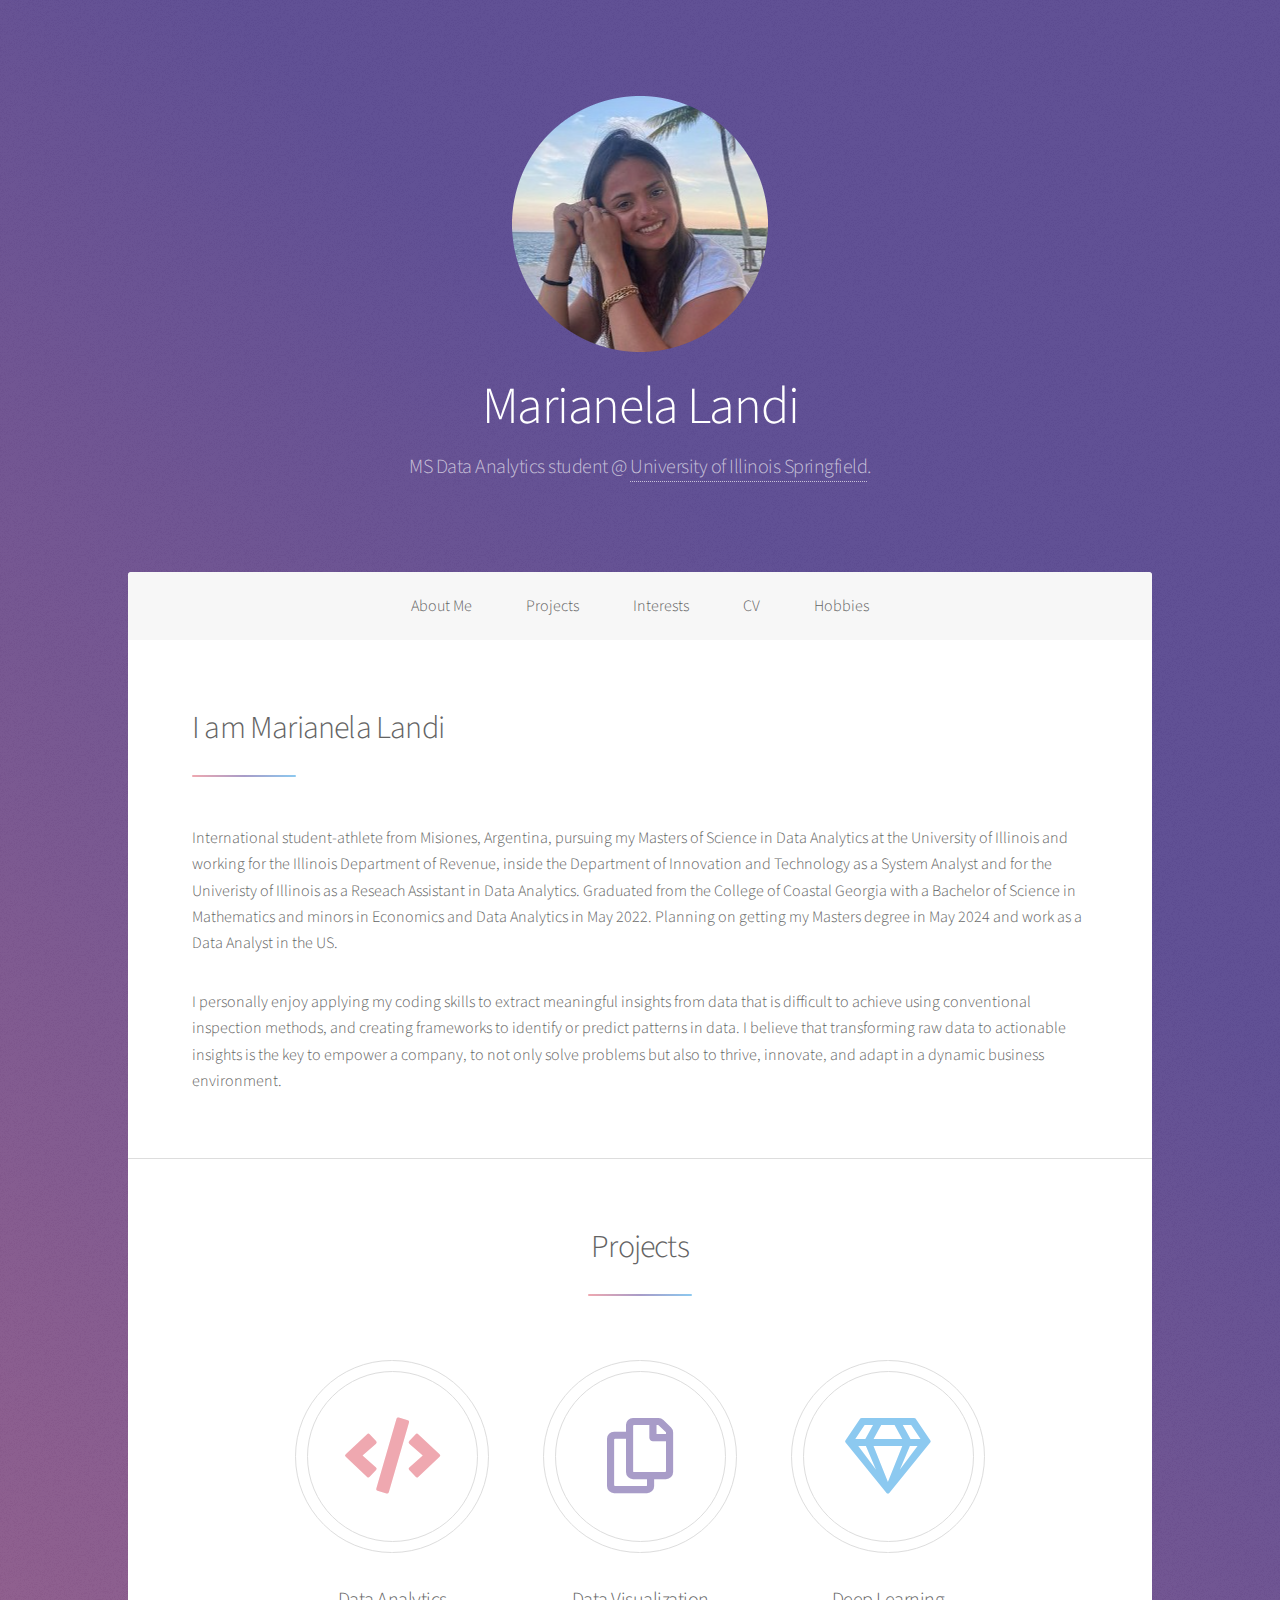
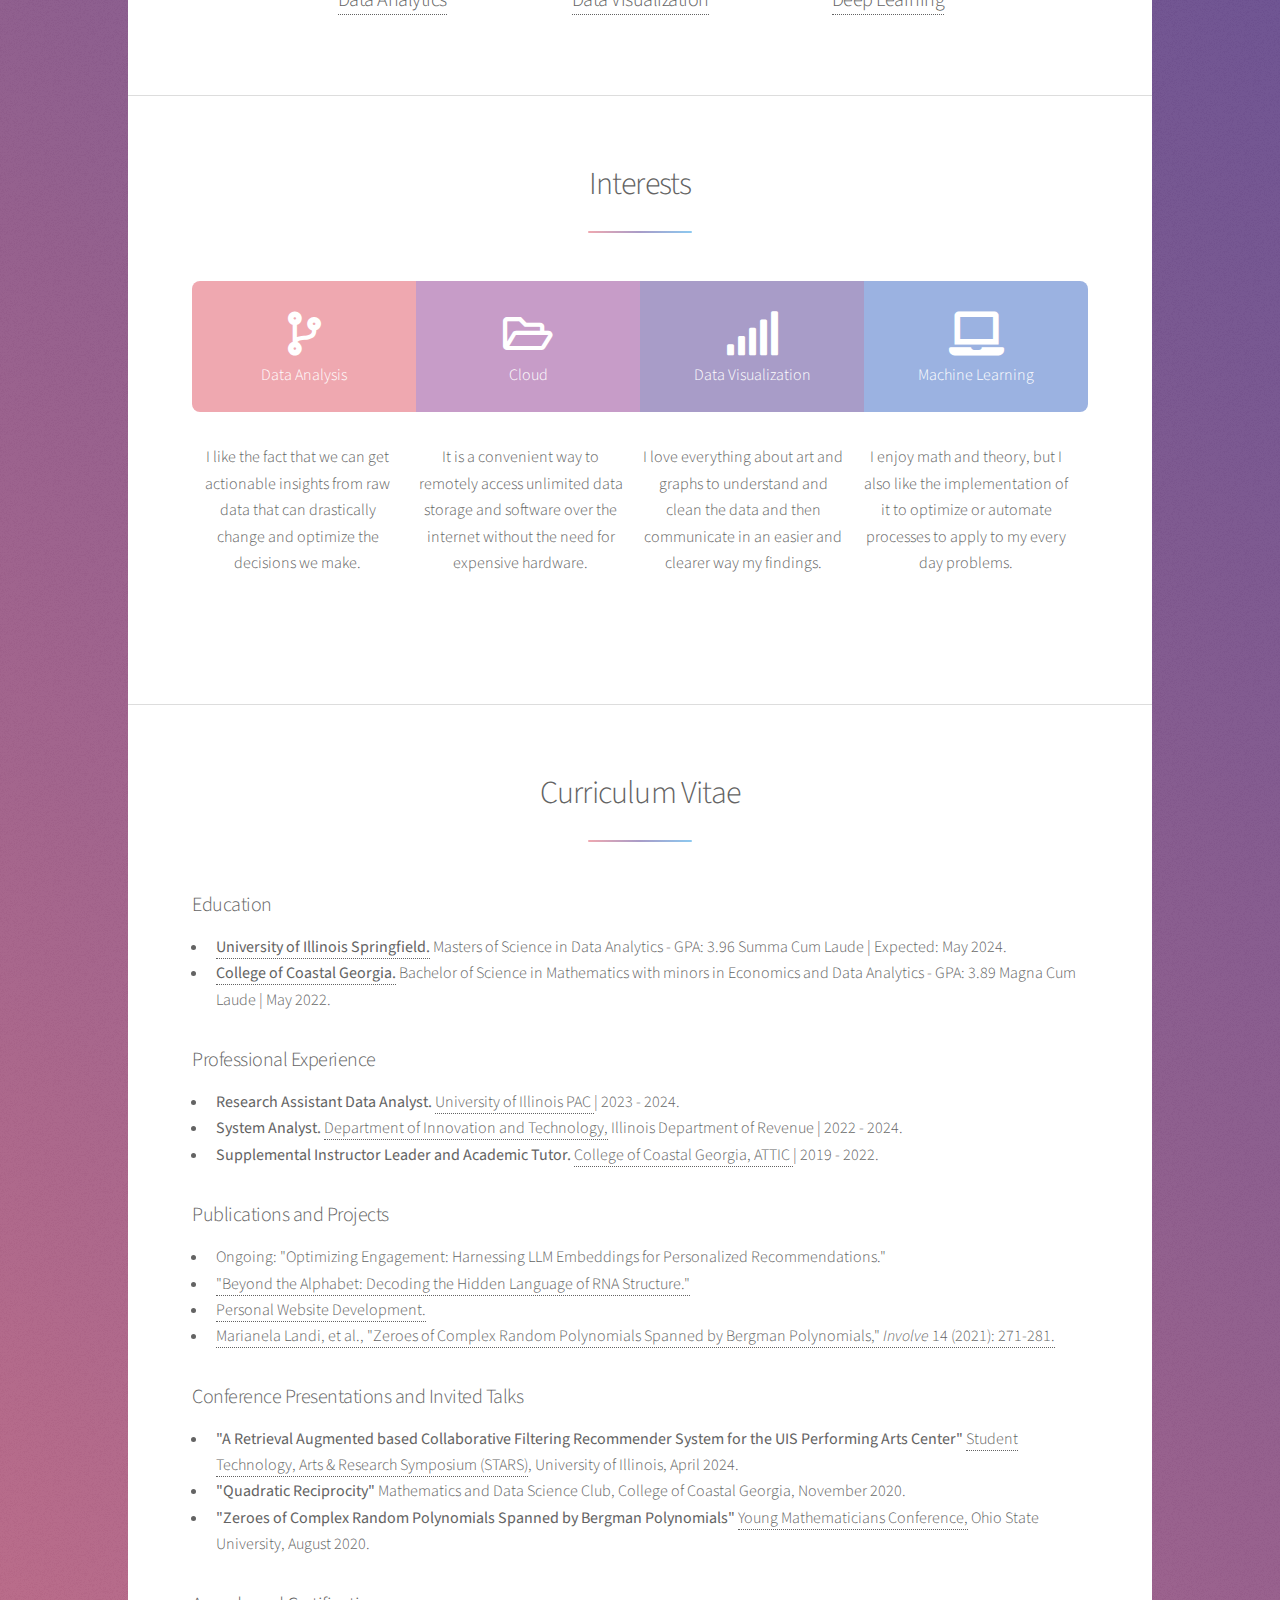
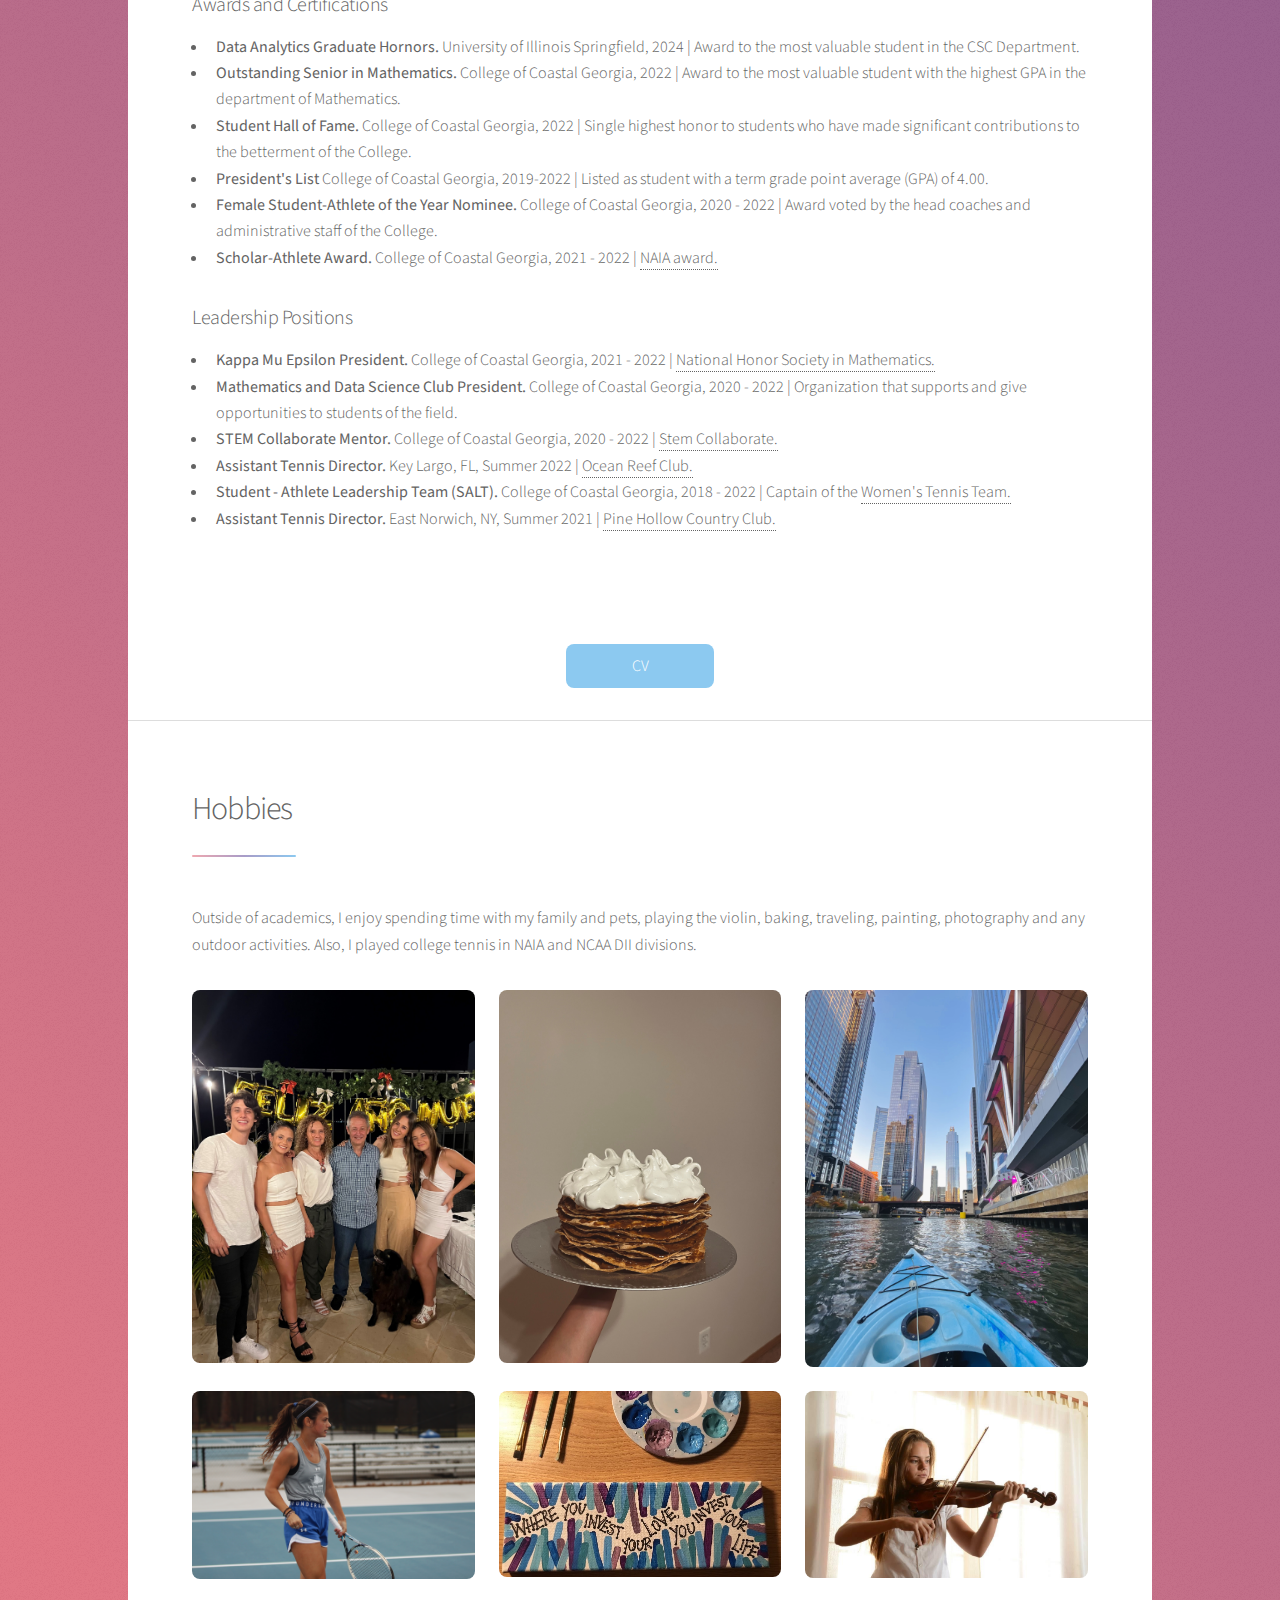
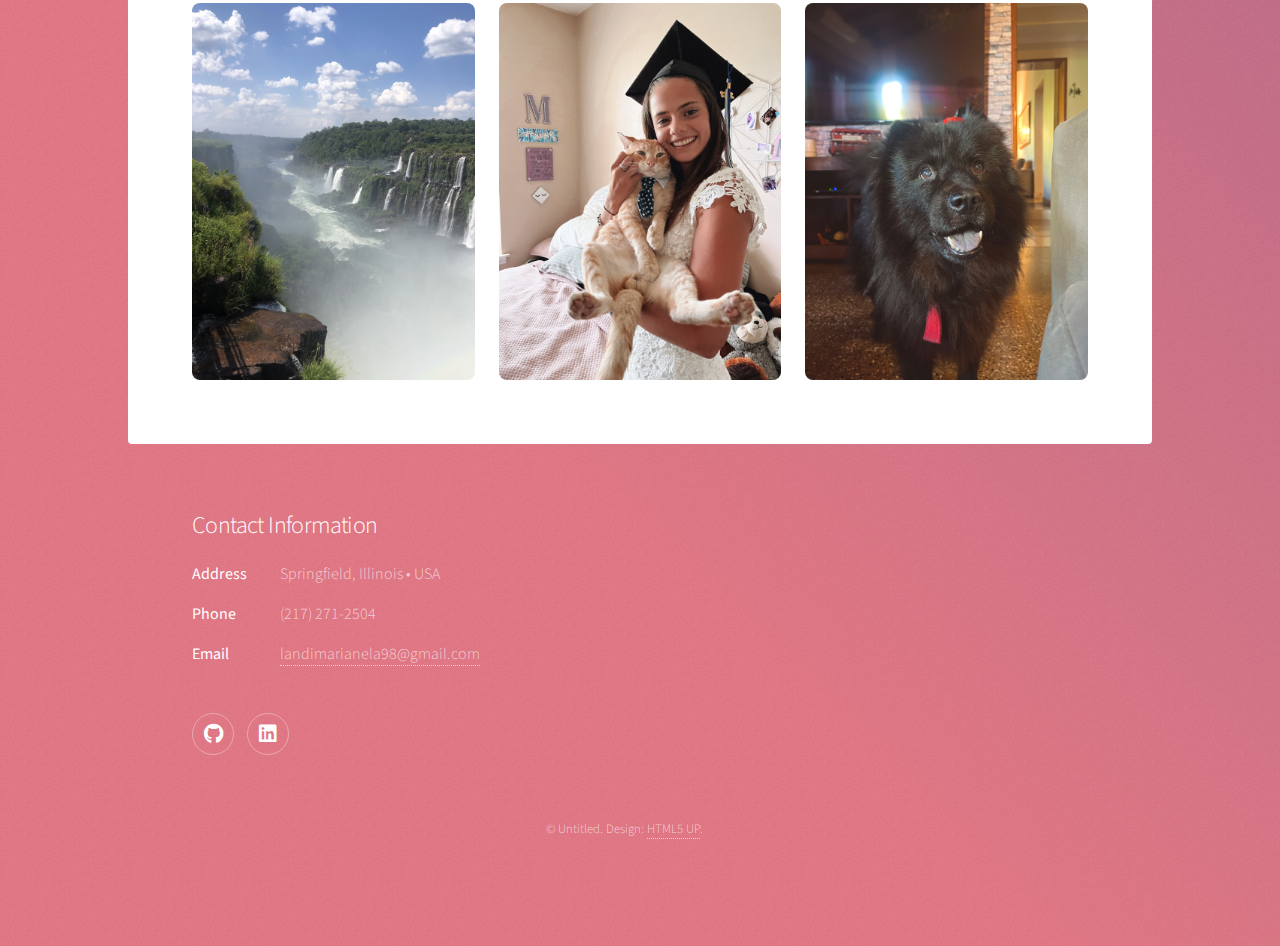
==== commit 5179a03c: "Update index.html" ====
--- a/index.html
+++ b/index.html
@@ -188,8 +188,8 @@
 											<div class="col-12 col-12-medium">
 												<h3>Education</h3>
 												<ul>
-													<li><b><a href="https://www.uis.edu"> University of Illinois Springfield.</a></b> Masters of Science in Data Analytics | Expected: May 2024.</li>
-													<li><b><a href="https://www.ccga.edu"> College of Coastal Georgia.</a></b> Bachelor of Science in Mathematics with minors in Economics and Data Analytics | May 2022.</li>	
+													<li><b><a href="https://www.uis.edu"> University of Illinois Springfield.</a></b> Masters of Science in Data Analytics - GPA: 3.96 Summa Cum Laude | Expected: May 2024.</li>
+													<li><b><a href="https://www.ccga.edu"> College of Coastal Georgia.</a></b> Bachelor of Science in Mathematics with minors in Economics and Data Analytics - GPA: 3.89 Magna Cum Laude | May 2022.</li>	
 												</ul>
 												<h3>Professional Experience</h3>
 												<ul>
@@ -198,8 +198,10 @@
 													<li><b>Supplemental Instructor Leader and Academic Tutor.</b> <a href="https://www.ccga.edu/academics/studentsuccess/attic/"> College of Coastal Georgia, ATTIC </a> | 2019 - 2022.</li> 
 												</ul>
 												<h3>Publications and Projects</h3>
-												<ul> 
-												<li> <a href="https://github.com/marianelalandi/DeepLearningProject.github.io-"> Beyond the Alphabet: Decoding the Hidden Language of RNA Structure. </a></li>
+												<ul>
+												<li> Ongoing: "Optimizing Engagement: Harnessing LLM Embeddings for Personalized Recommendations​." </a></li>
+												<li> <a href="https://github.com/marianelalandi/DeepLearningProject.github.io-"> "Beyond the Alphabet: Decoding the Hidden Language of RNA Structure." </a></li>
+												<li> <a href="https://github.com/marianelalandi/marianelalandi.github.io"> Personal Website Development. </a></li>	
 												<li> <a href="https://msp.org/involve/2021/14-2/index.xhtml"> Marianela Landi, et al., "Zeroes of Complex Random Polynomials Spanned by Bergman Polynomials," <i>Involve</i> 14 (2021): 271-281.</a></li>
 												
 												</ul>
@@ -212,8 +214,10 @@
 												</ul>
 												<h3>Awards and Certifications</h3>
 												<ul>
+													<li><b>Data Analytics Graduate Hornors.</b> University of Illinois Springfield, 2024 | Award to the most valuable student in the CSC Department. </li>	
 													<li><b>Outstanding Senior in Mathematics.</b> College of Coastal Georgia, 2022 | Award to the most valuable student with the highest GPA in the department of Mathematics.</li>	
 													<li><b>Student Hall of Fame.</b> College of Coastal Georgia, 2022 | Single highest honor to students who have made significant contributions to the betterment of the College.</li>
+													<li><b>President's List</b> College of Coastal Georgia, 2019-2022 | Listed as student with a term grade point average (GPA) of 4.00.</li>	
 													<li><b>Female Student-Athlete of the Year Nominee.</b> College of Coastal Georgia, 2020 - 2022 | Award voted by the head coaches and administrative staff of the College.</li>	
 													<li><b>Scholar-Athlete Award.</b>  College of Coastal Georgia, 2021 - 2022 | <a href="https://www.naia.org/naia-award/scholar-athletes"> NAIA award.</a></li>
 												</ul>
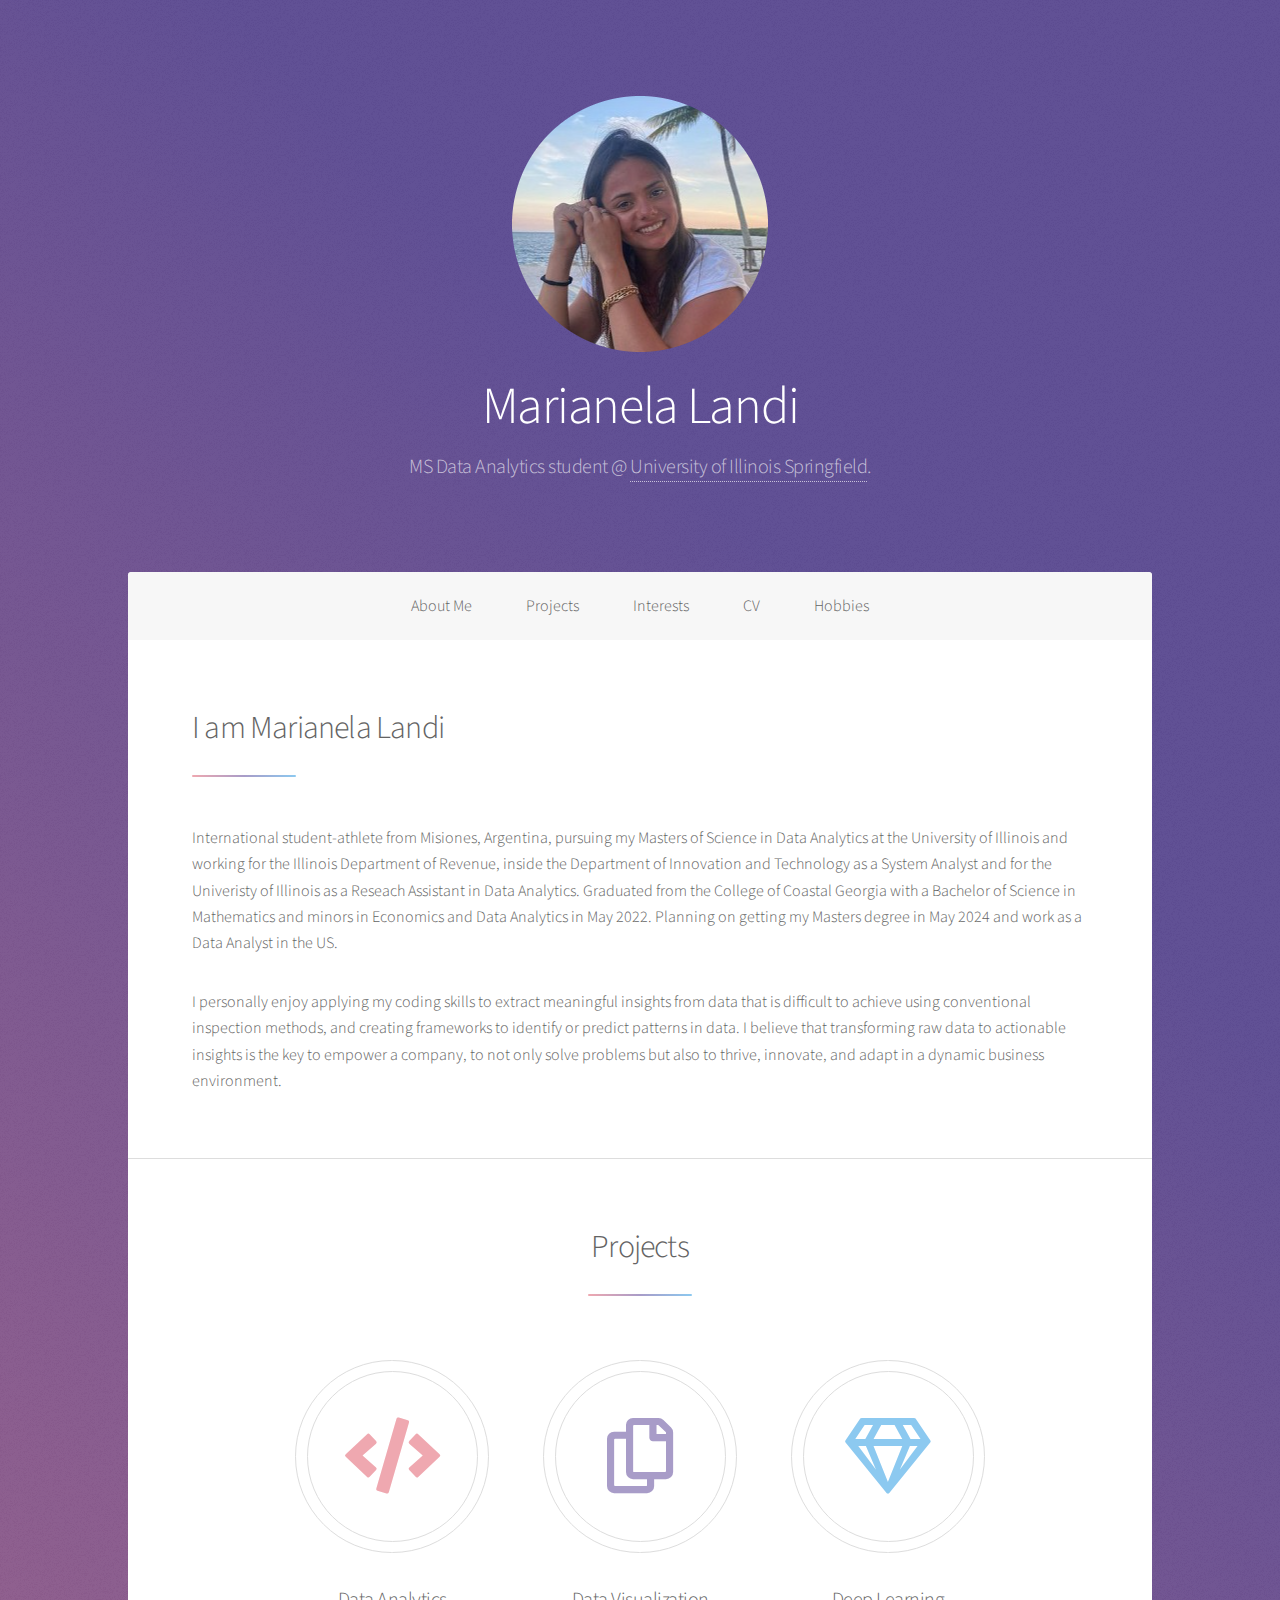
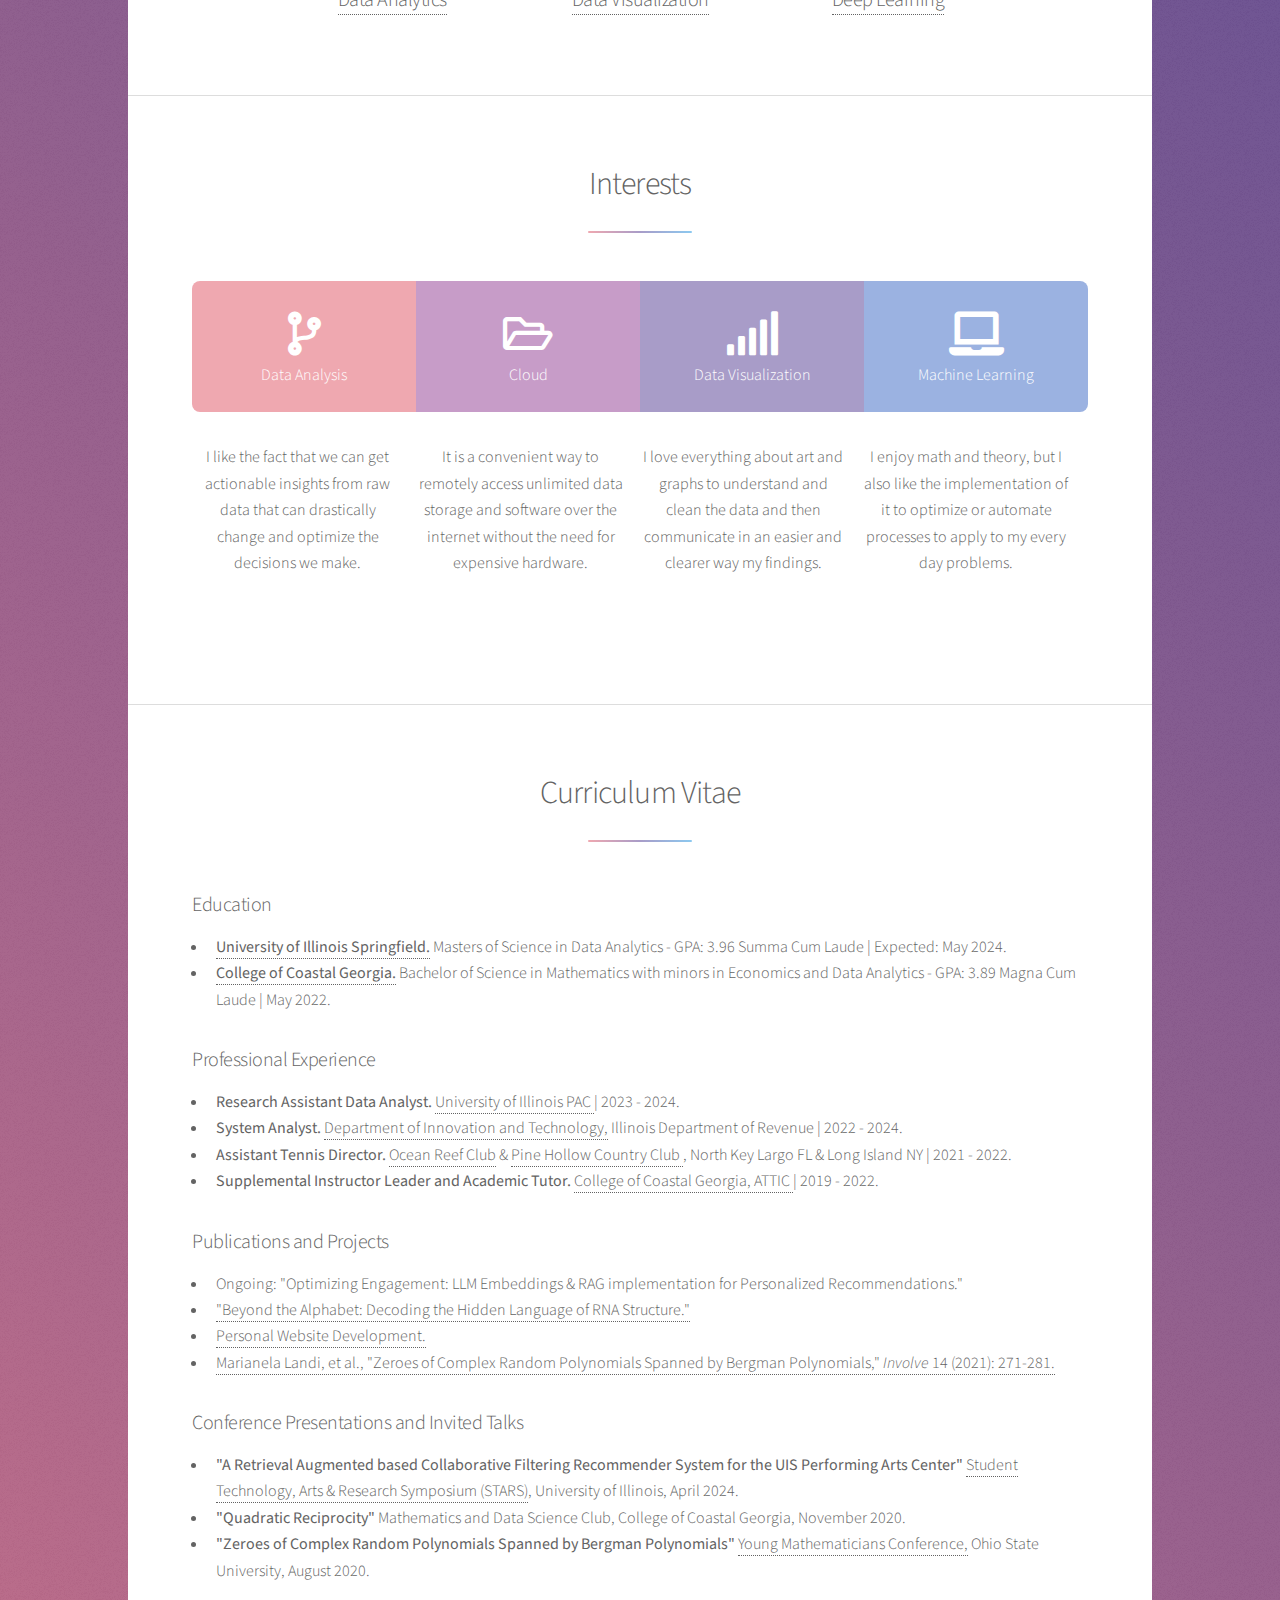
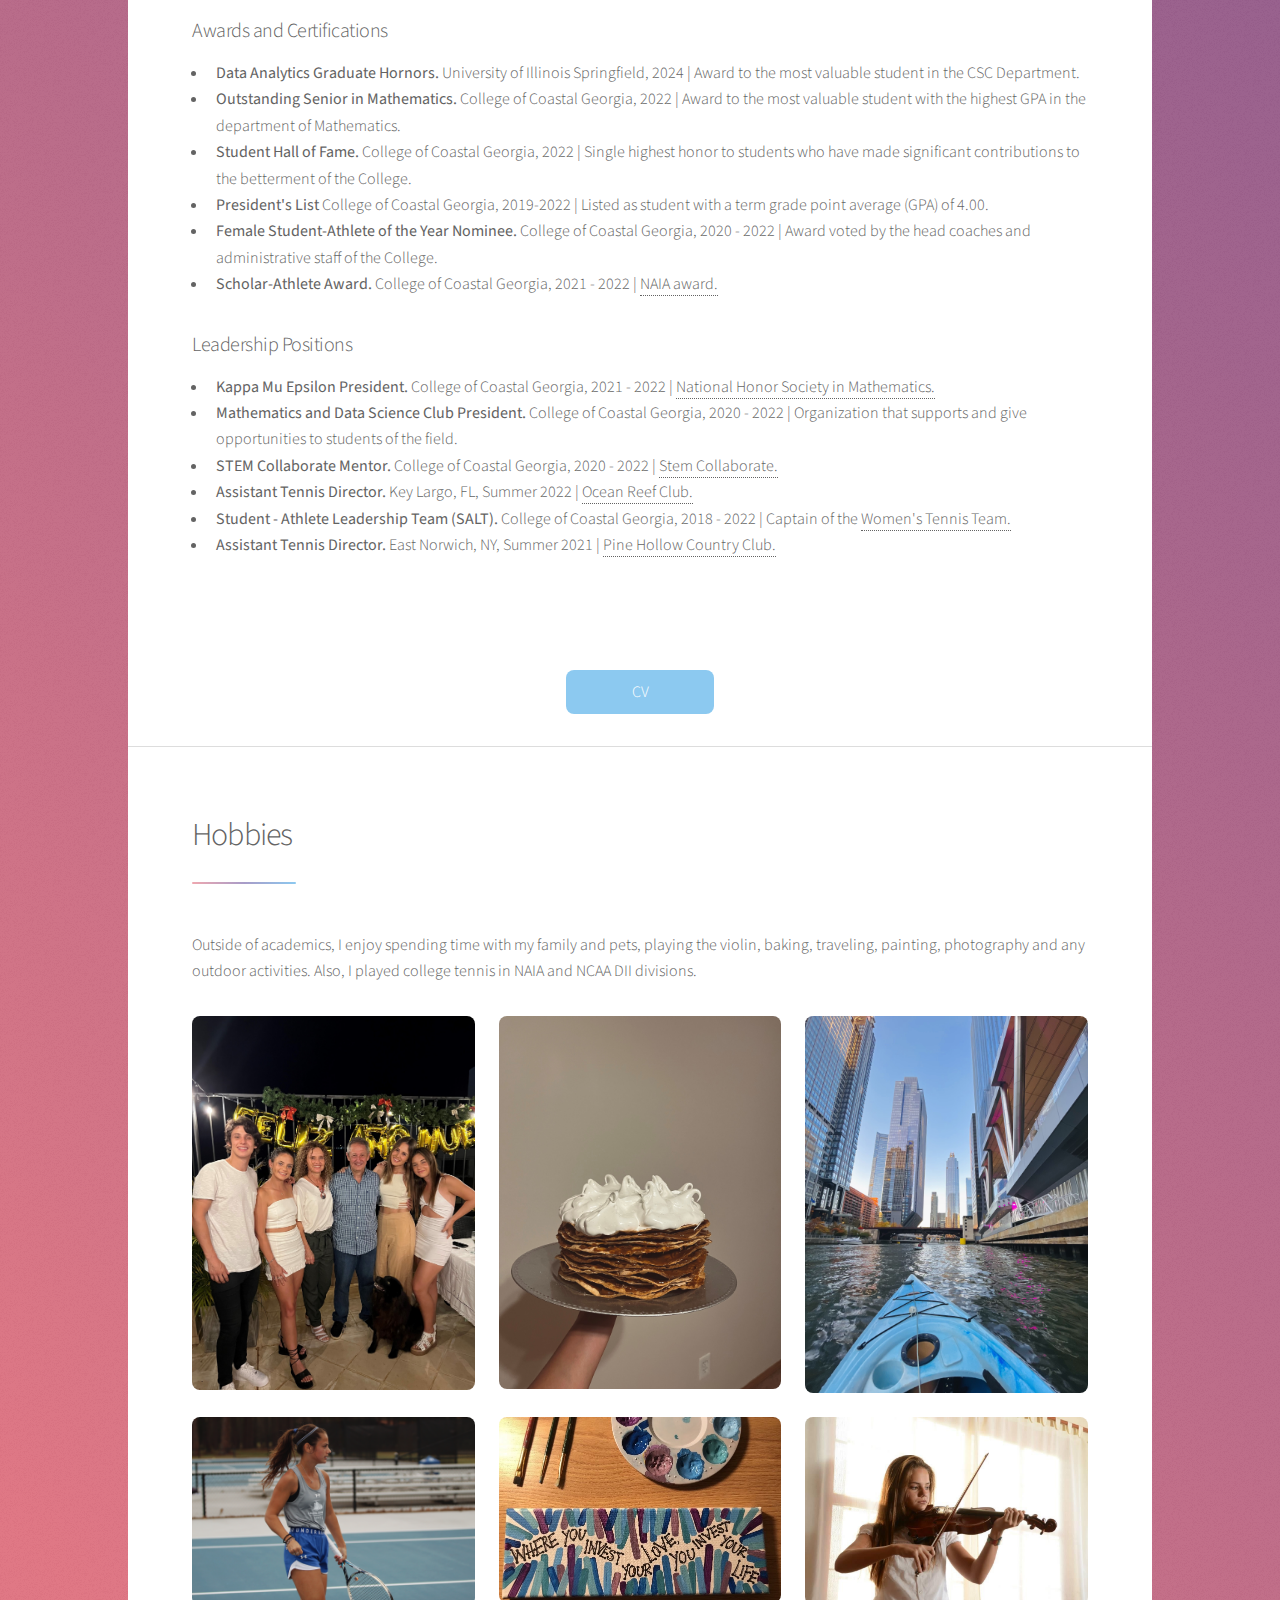
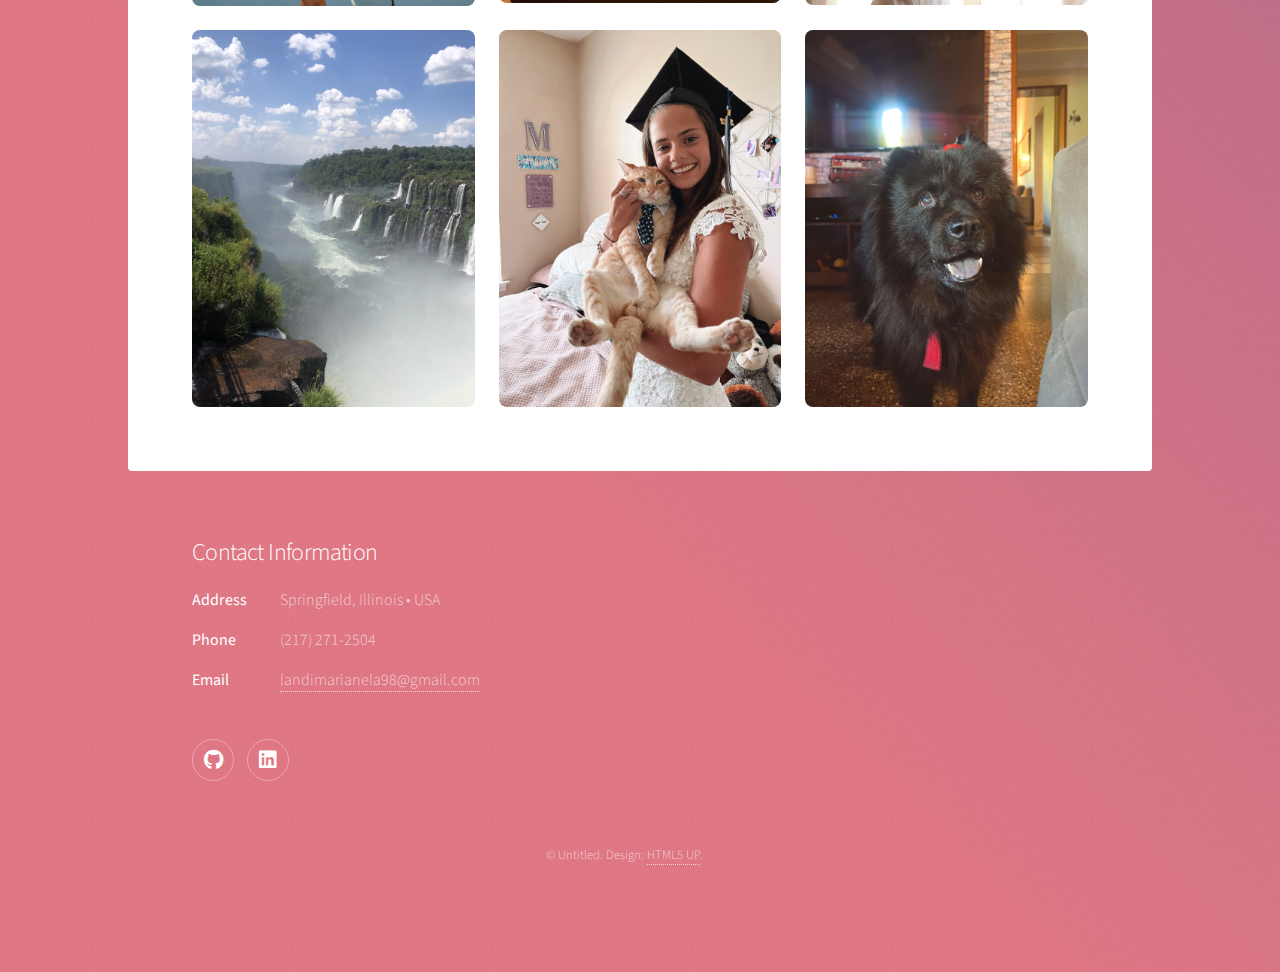
==== commit db18b1a6: "Update index.html" ====
--- a/index.html
+++ b/index.html
@@ -195,11 +195,12 @@
 												<ul>
 													<li><b>Research Assistant Data Analyst.</b> <a href="https://uispac.com/"> University of Illinois PAC </a> | 2023 - 2024.</li> 
 													<li><b>System Analyst.</b> <a href="https://doit.illinois.gov/"> Department of Innovation and Technology,</a> Illinois Department of Revenue | 2022 - 2024.</li>
+													<li><b>Assistant Tennis Director.</b> <a href="https://www.oceanreef.com/"> Ocean Reef Club</a> & <a href="https://pinehollowclub.com/"> Pine Hollow Country Club </a>, North Key Largo FL & Long Island NY | 2021 - 2022.</li>
 													<li><b>Supplemental Instructor Leader and Academic Tutor.</b> <a href="https://www.ccga.edu/academics/studentsuccess/attic/"> College of Coastal Georgia, ATTIC </a> | 2019 - 2022.</li> 
 												</ul>
 												<h3>Publications and Projects</h3>
 												<ul>
-												<li> Ongoing: "Optimizing Engagement: Harnessing LLM Embeddings for Personalized Recommendations​." </a></li>
+												<li> Ongoing: "Optimizing Engagement: LLM Embeddings & RAG implementation for Personalized Recommendations​." </a></li>
 												<li> <a href="https://github.com/marianelalandi/DeepLearningProject.github.io-"> "Beyond the Alphabet: Decoding the Hidden Language of RNA Structure." </a></li>
 												<li> <a href="https://github.com/marianelalandi/marianelalandi.github.io"> Personal Website Development. </a></li>	
 												<li> <a href="https://msp.org/involve/2021/14-2/index.xhtml"> Marianela Landi, et al., "Zeroes of Complex Random Polynomials Spanned by Bergman Polynomials," <i>Involve</i> 14 (2021): 271-281.</a></li>
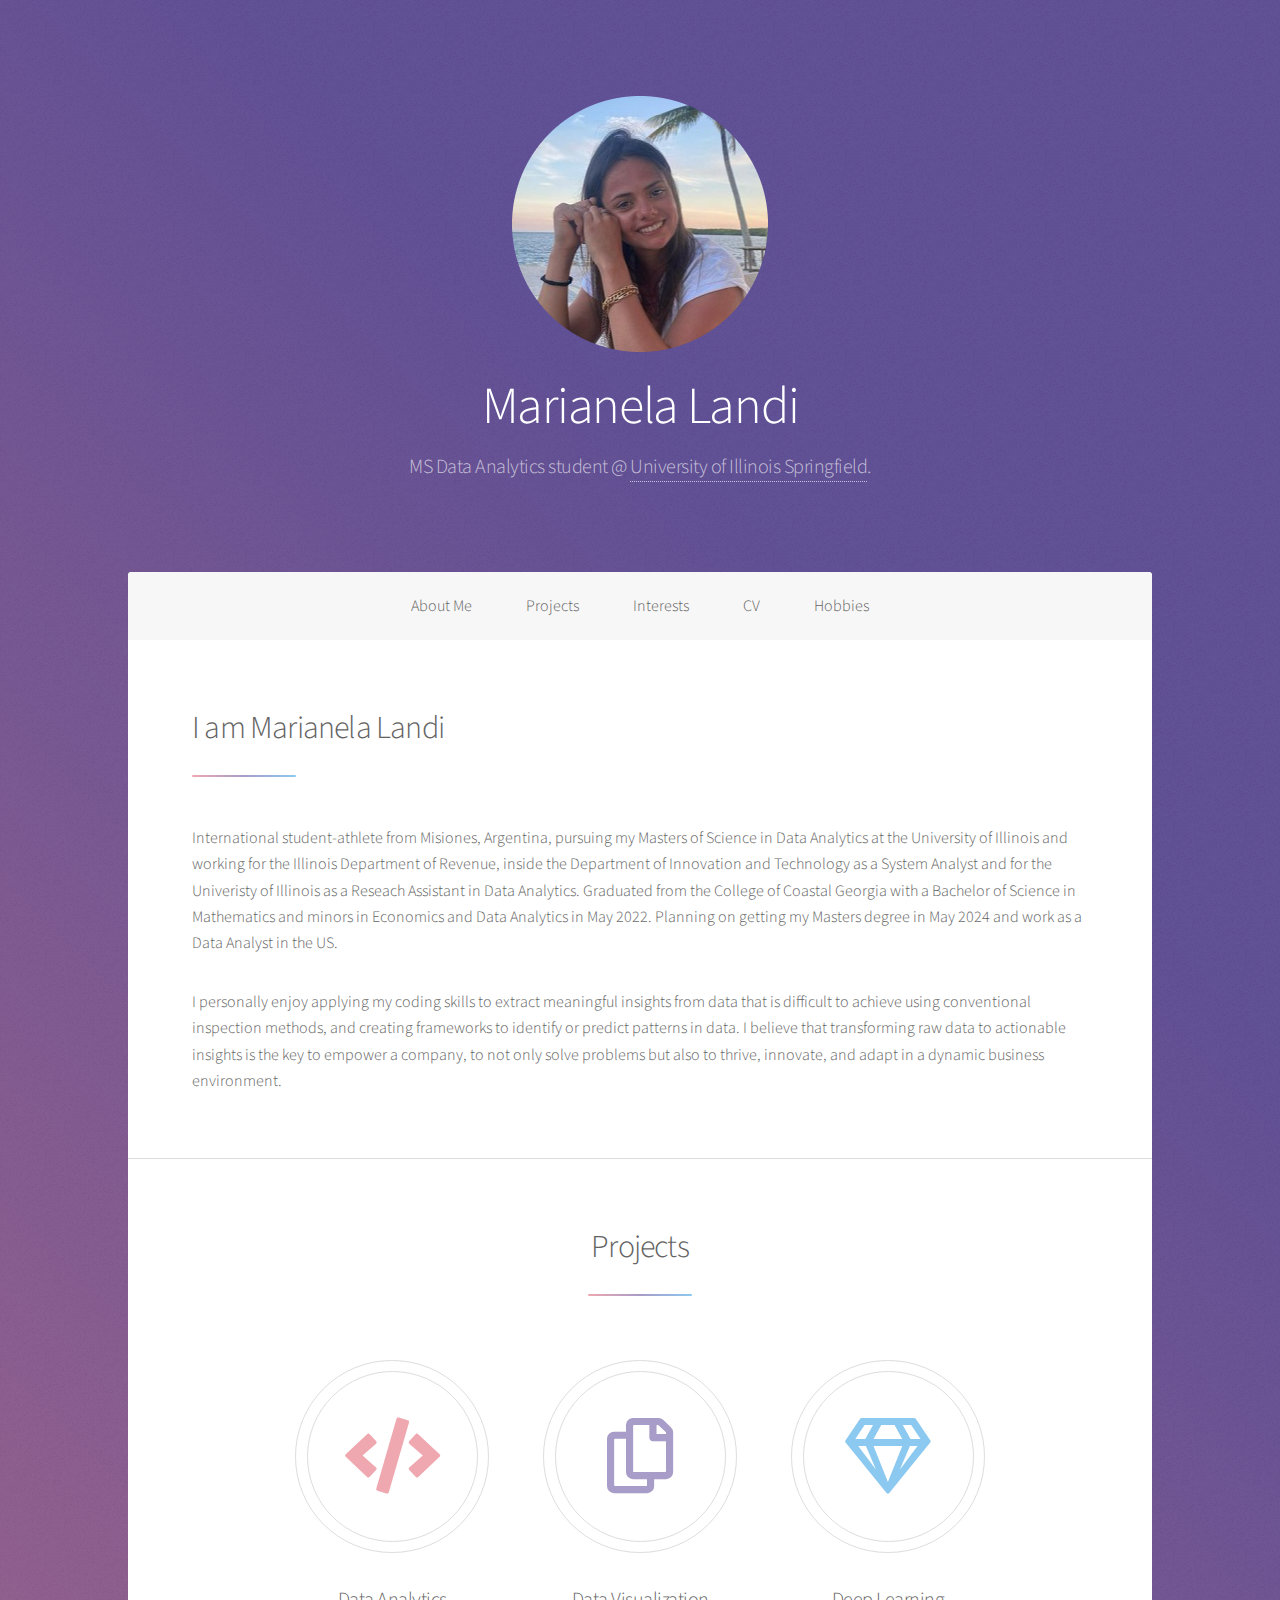
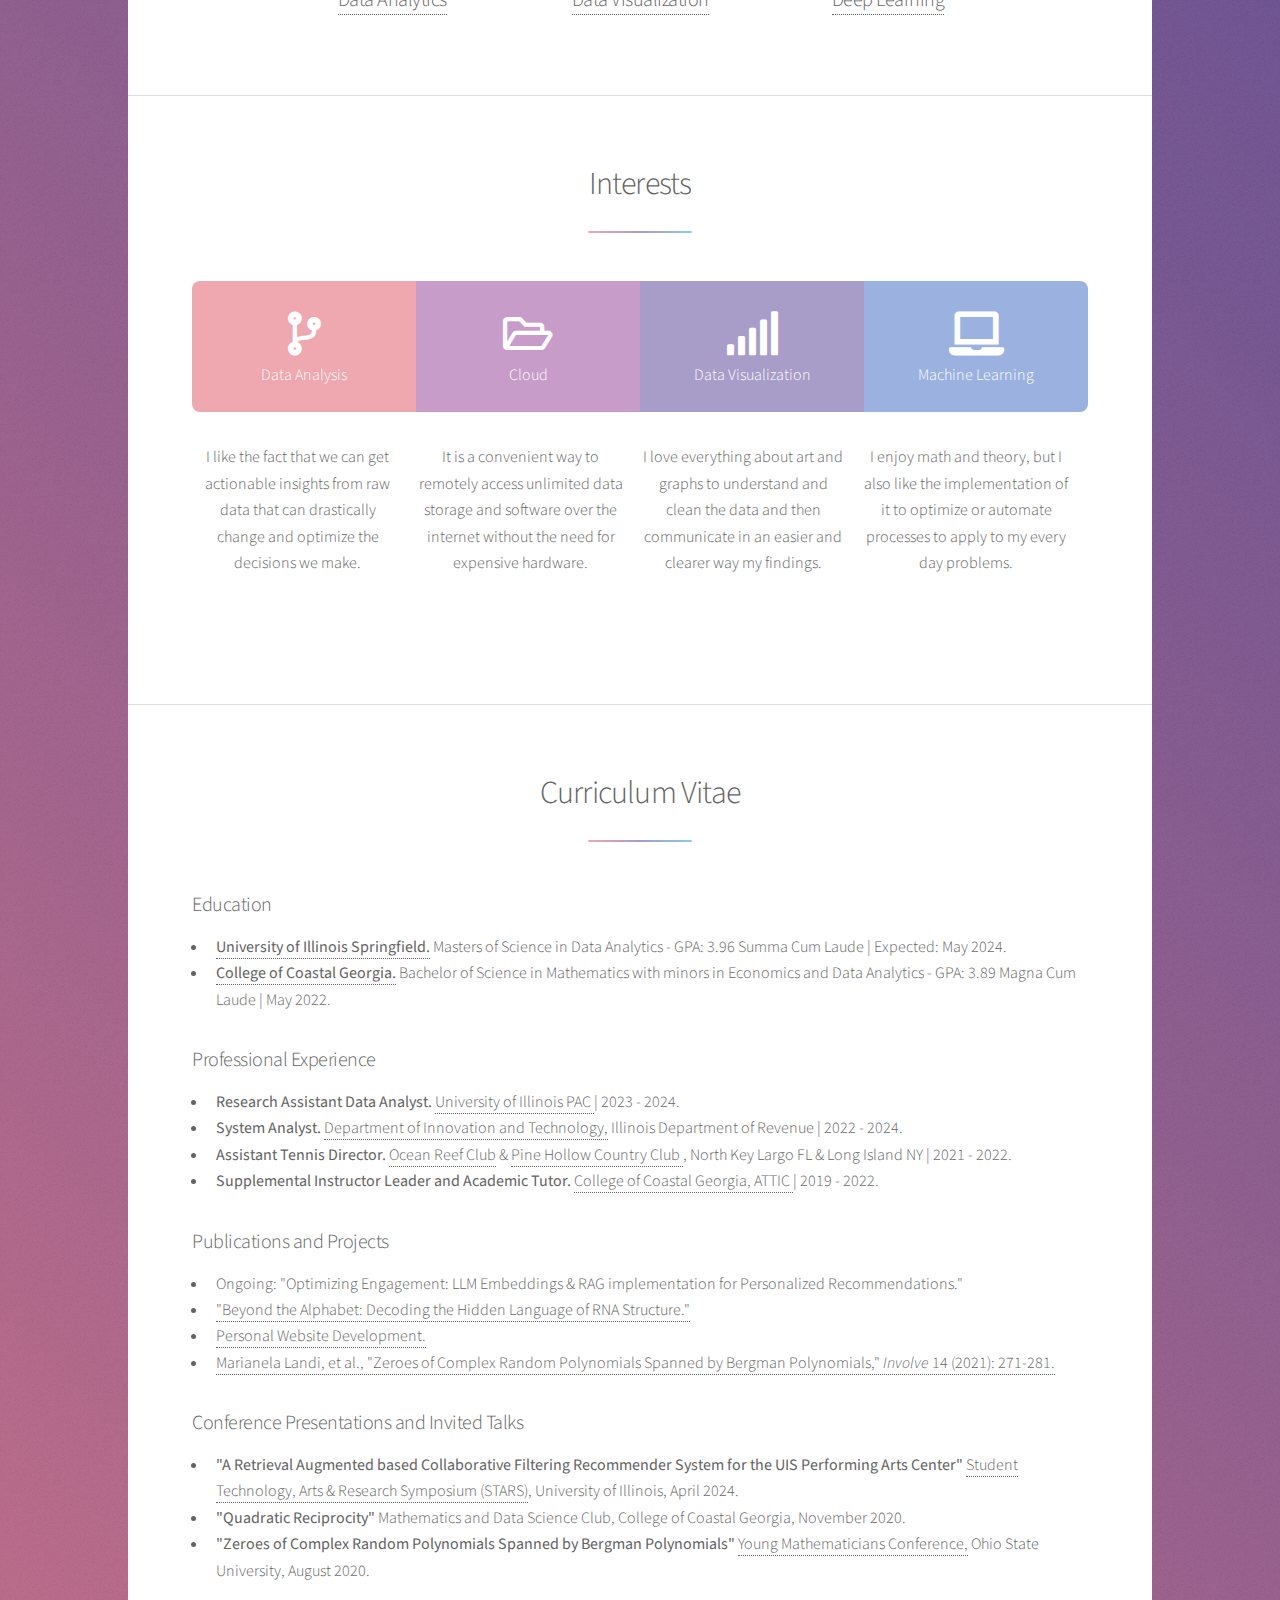
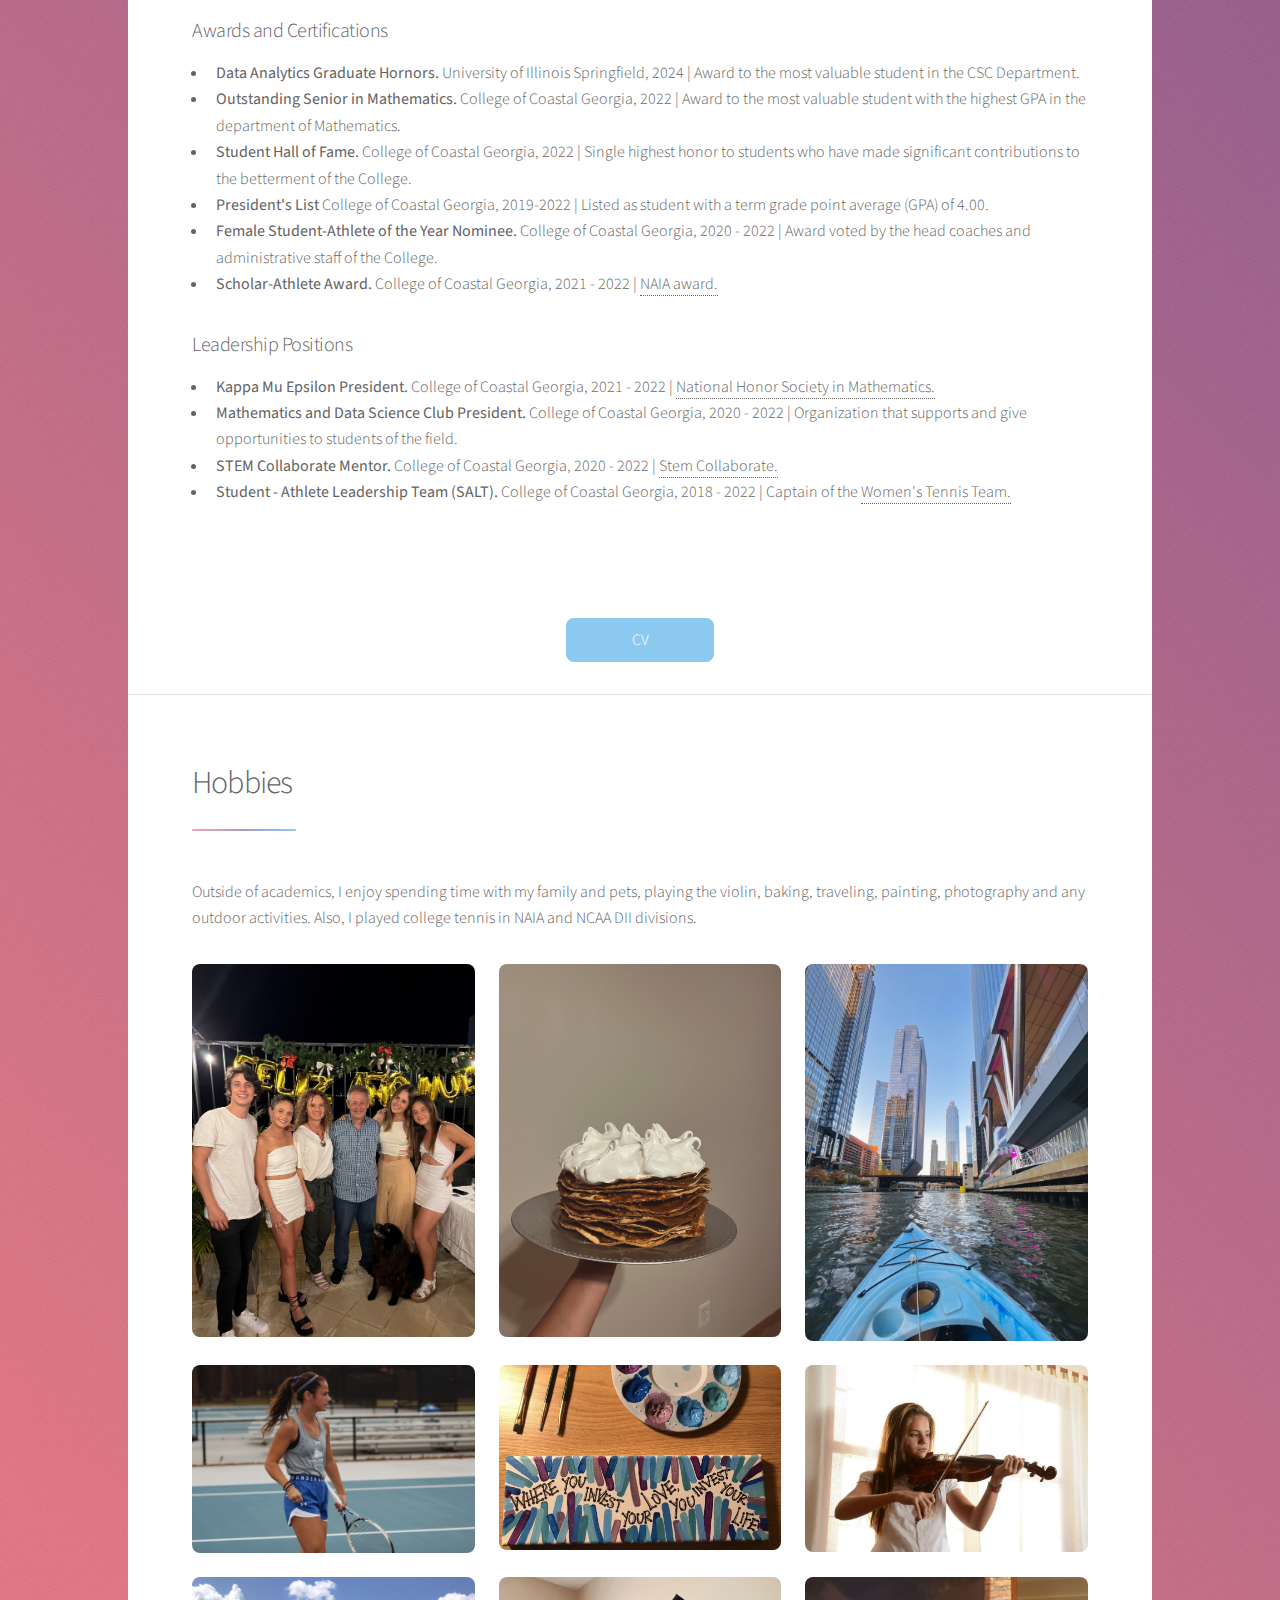
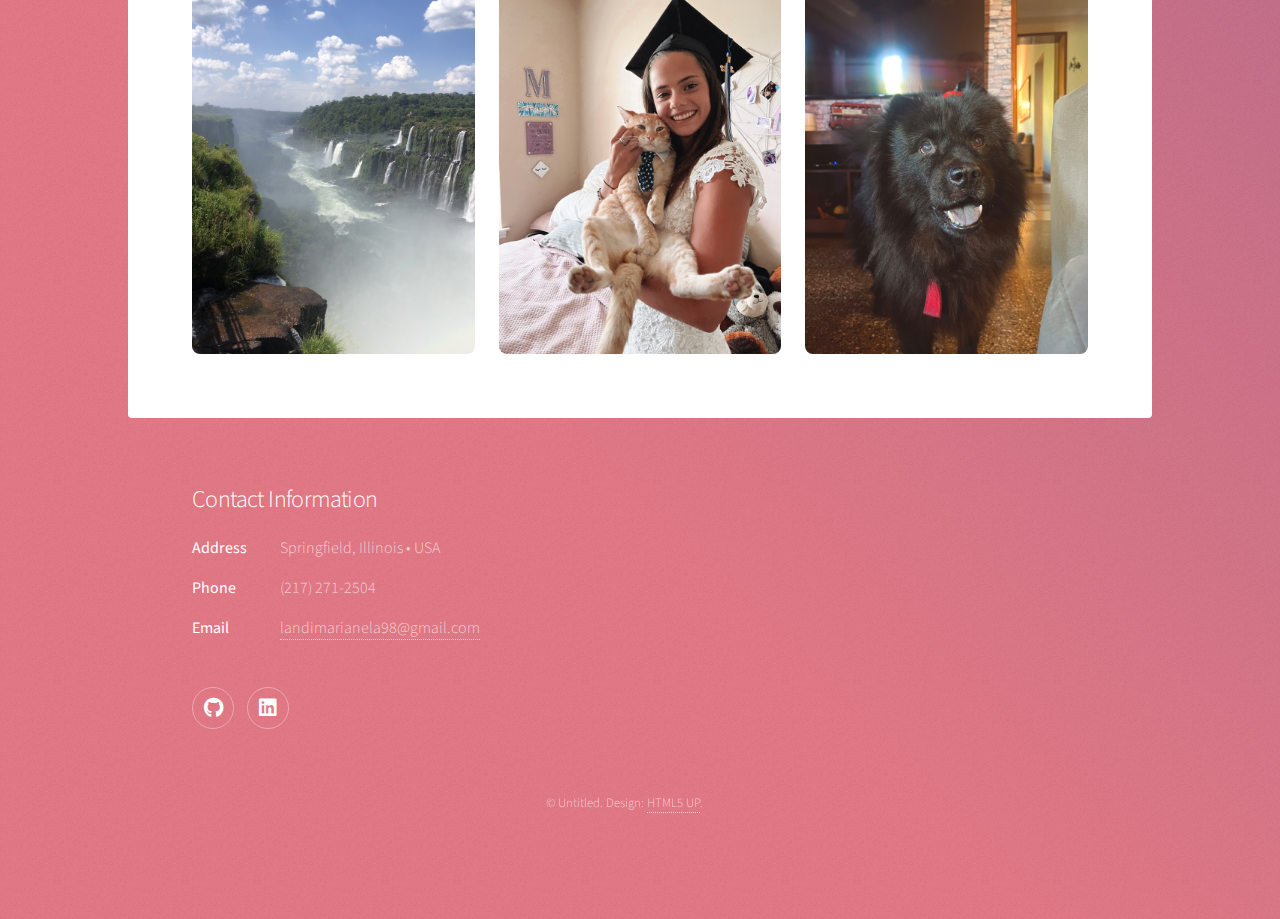
==== commit 1c456d32: "Update index.html" ====
--- a/index.html
+++ b/index.html
@@ -227,9 +227,8 @@
 													<li><b>Kappa Mu Epsilon President.</b> College of Coastal Georgia, 2021 - 2022 | <a href="https://www.kappamuepsilon.org/">National Honor Society in Mathematics.</a>  </li>
 													<li><b>Mathematics and Data Science Club President.</b> College of Coastal Georgia, 2020 - 2022 | Organization that supports and give opportunities to students of the field.</li>	
 													<li><b>STEM Collaborate Mentor.</b> College of Coastal Georgia, 2020 - 2022 | <a href="https://express.adobe.com/page/tycBmARmeE5KU/">Stem Collaborate.</a>  <!--Direct academic support for first-year STEM students.--></li>
-													<li><b>Assistant Tennis Director.</b> Key Largo, FL, Summer 2022 | <a href="https://www.oceanreef.com/staff/marianela-landi/"> Ocean Reef Club.</a></li>	
 													<li><b>Student - Athlete Leadership Team (SALT).</b> College of Coastal Georgia, 2018 - 2022 | Captain of the <a href="https://coastalgeorgiasports.com/sports/womens-tennis"> Women's Tennis Team.</a></li>
-													<li><b>Assistant Tennis Director.</b> East Norwich, NY, Summer 2021 | <a href="https://pinehollowclub.com/Home"> Pine  Hollow Country Club.</a></li></li>
+													
 												</ul>
 											</div>
 								</div>
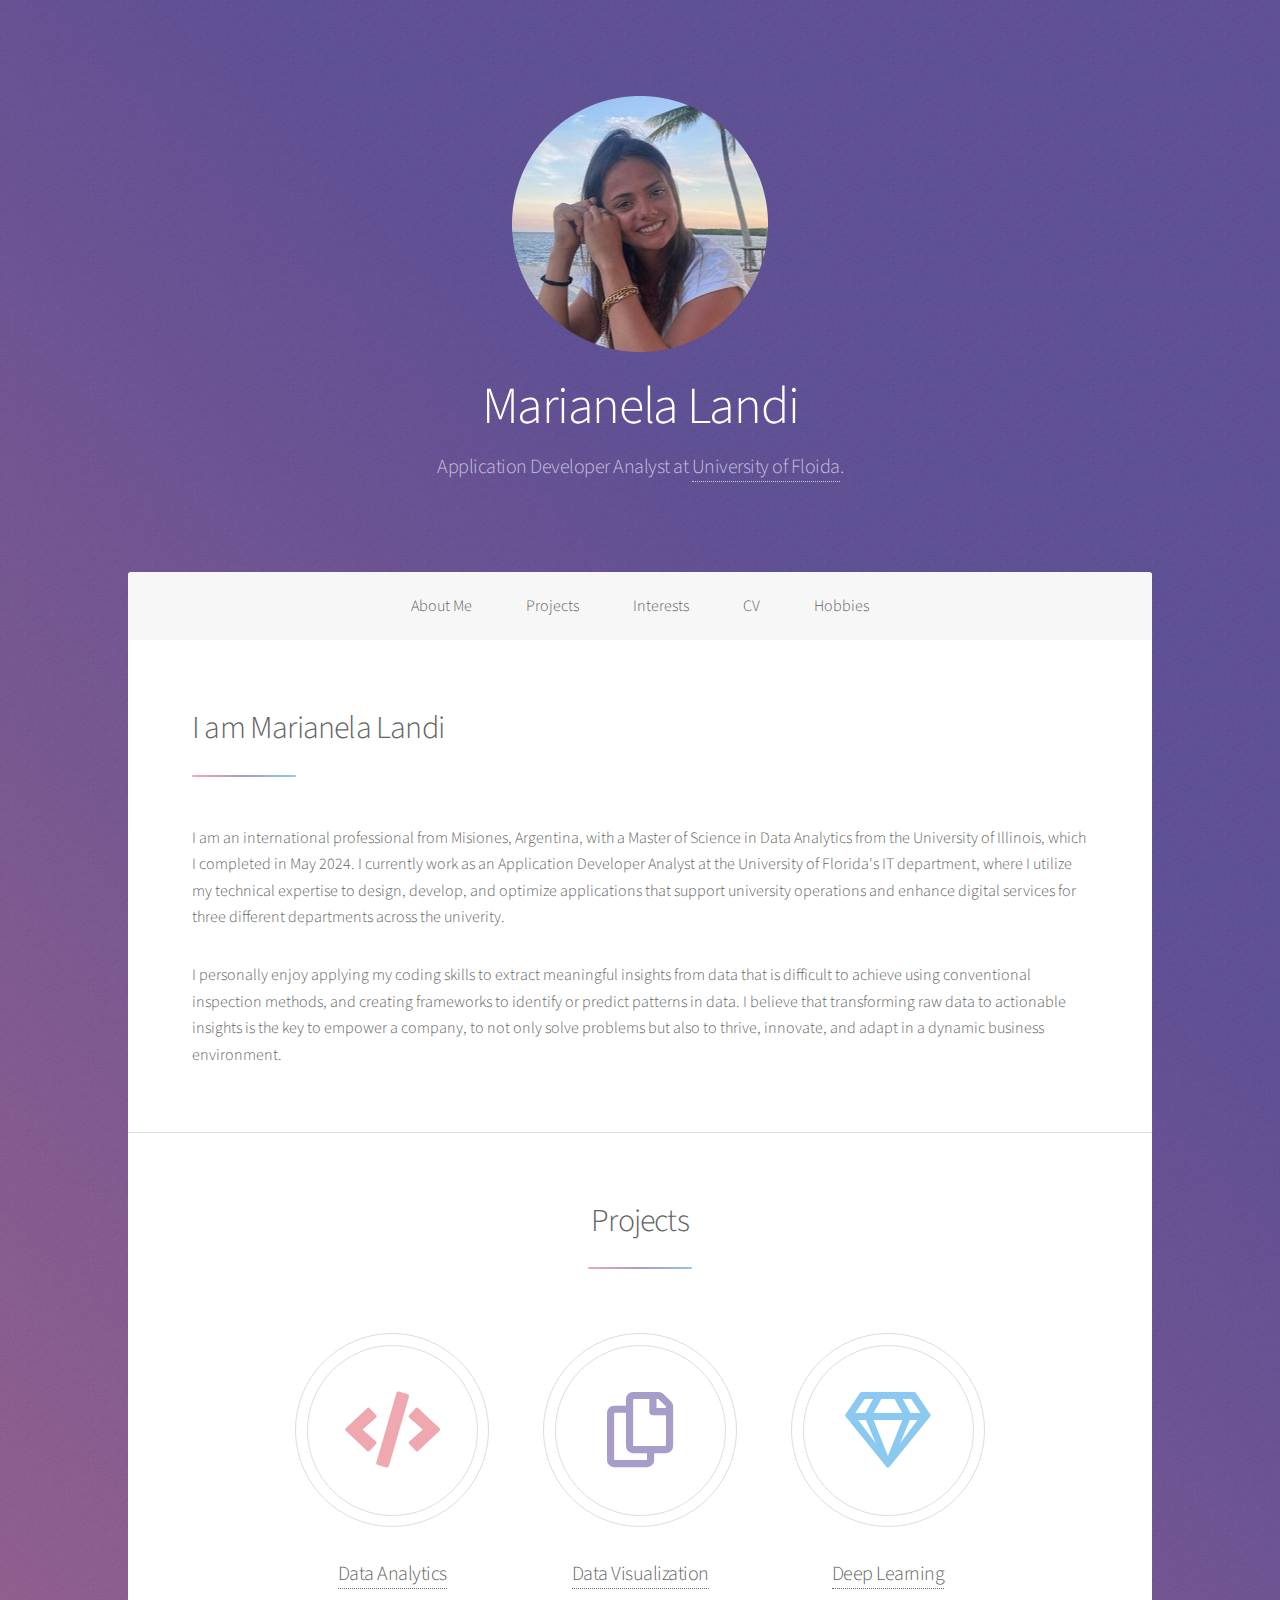
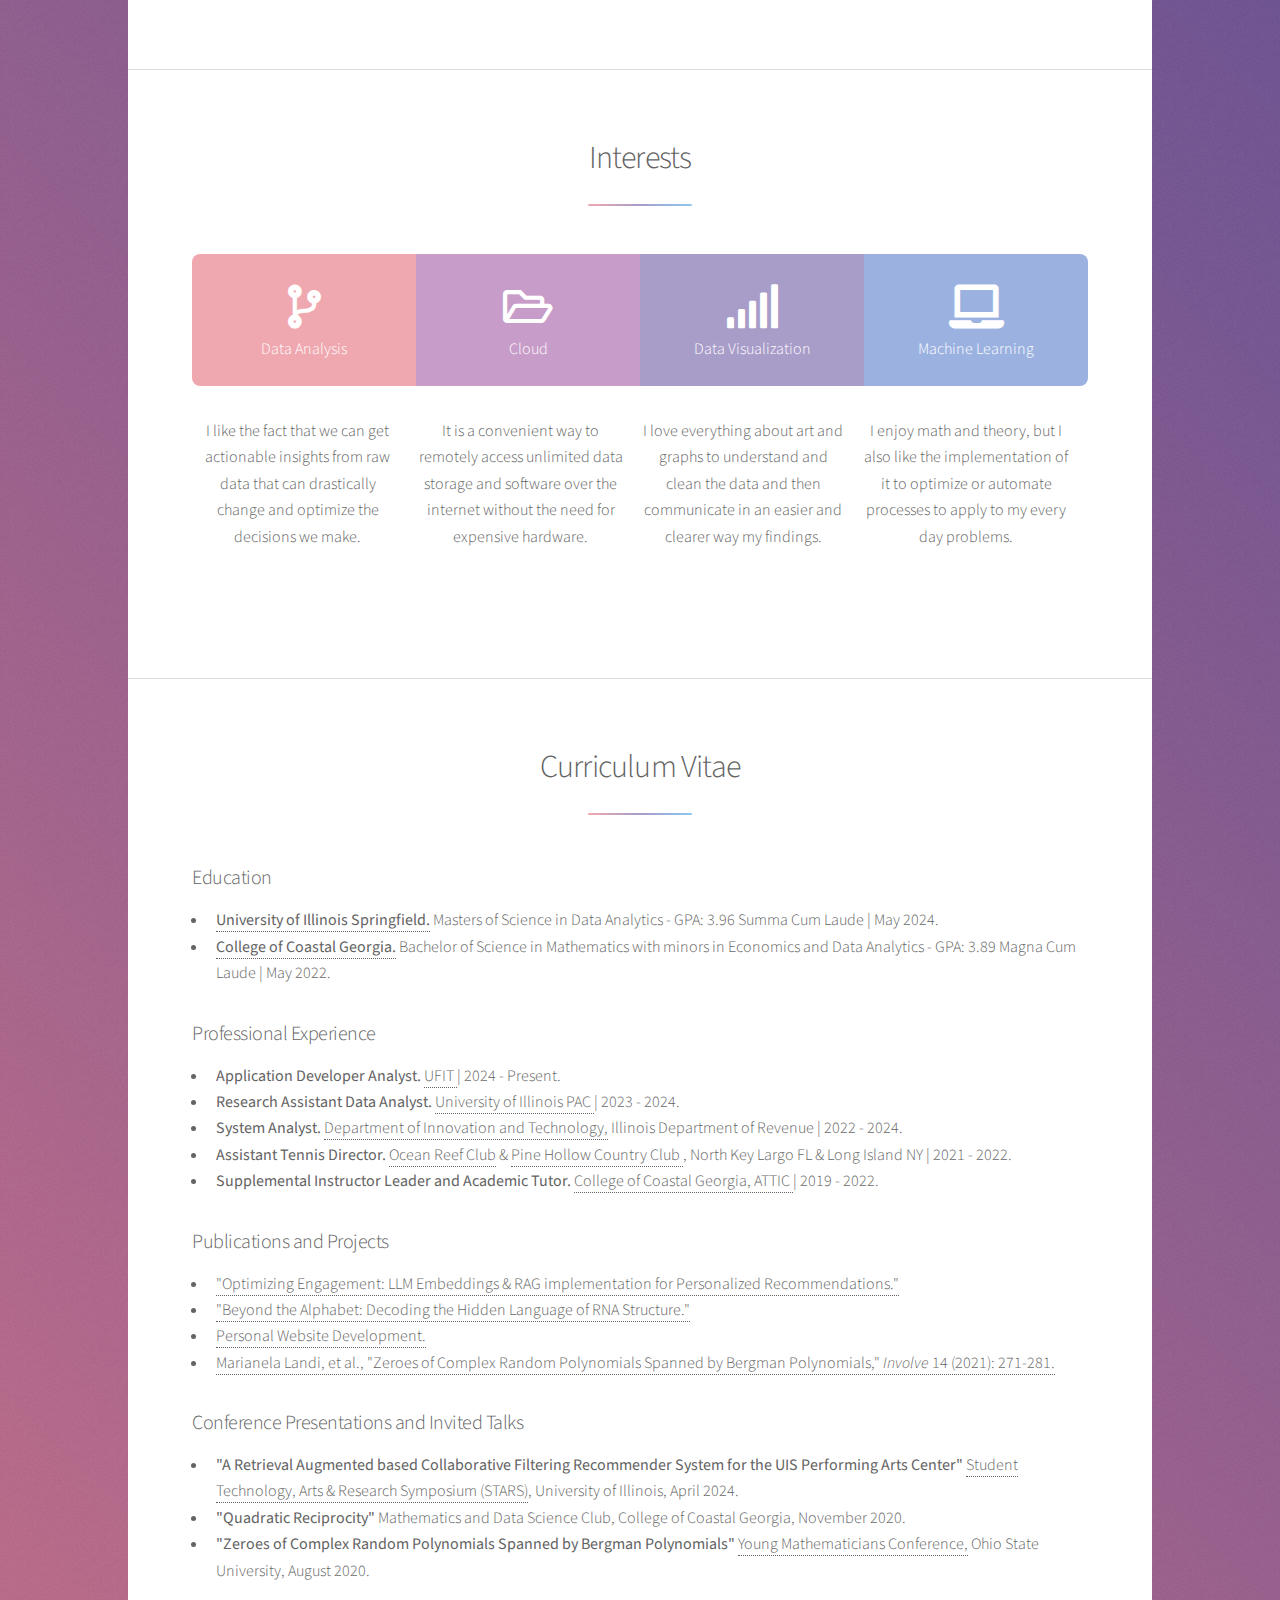
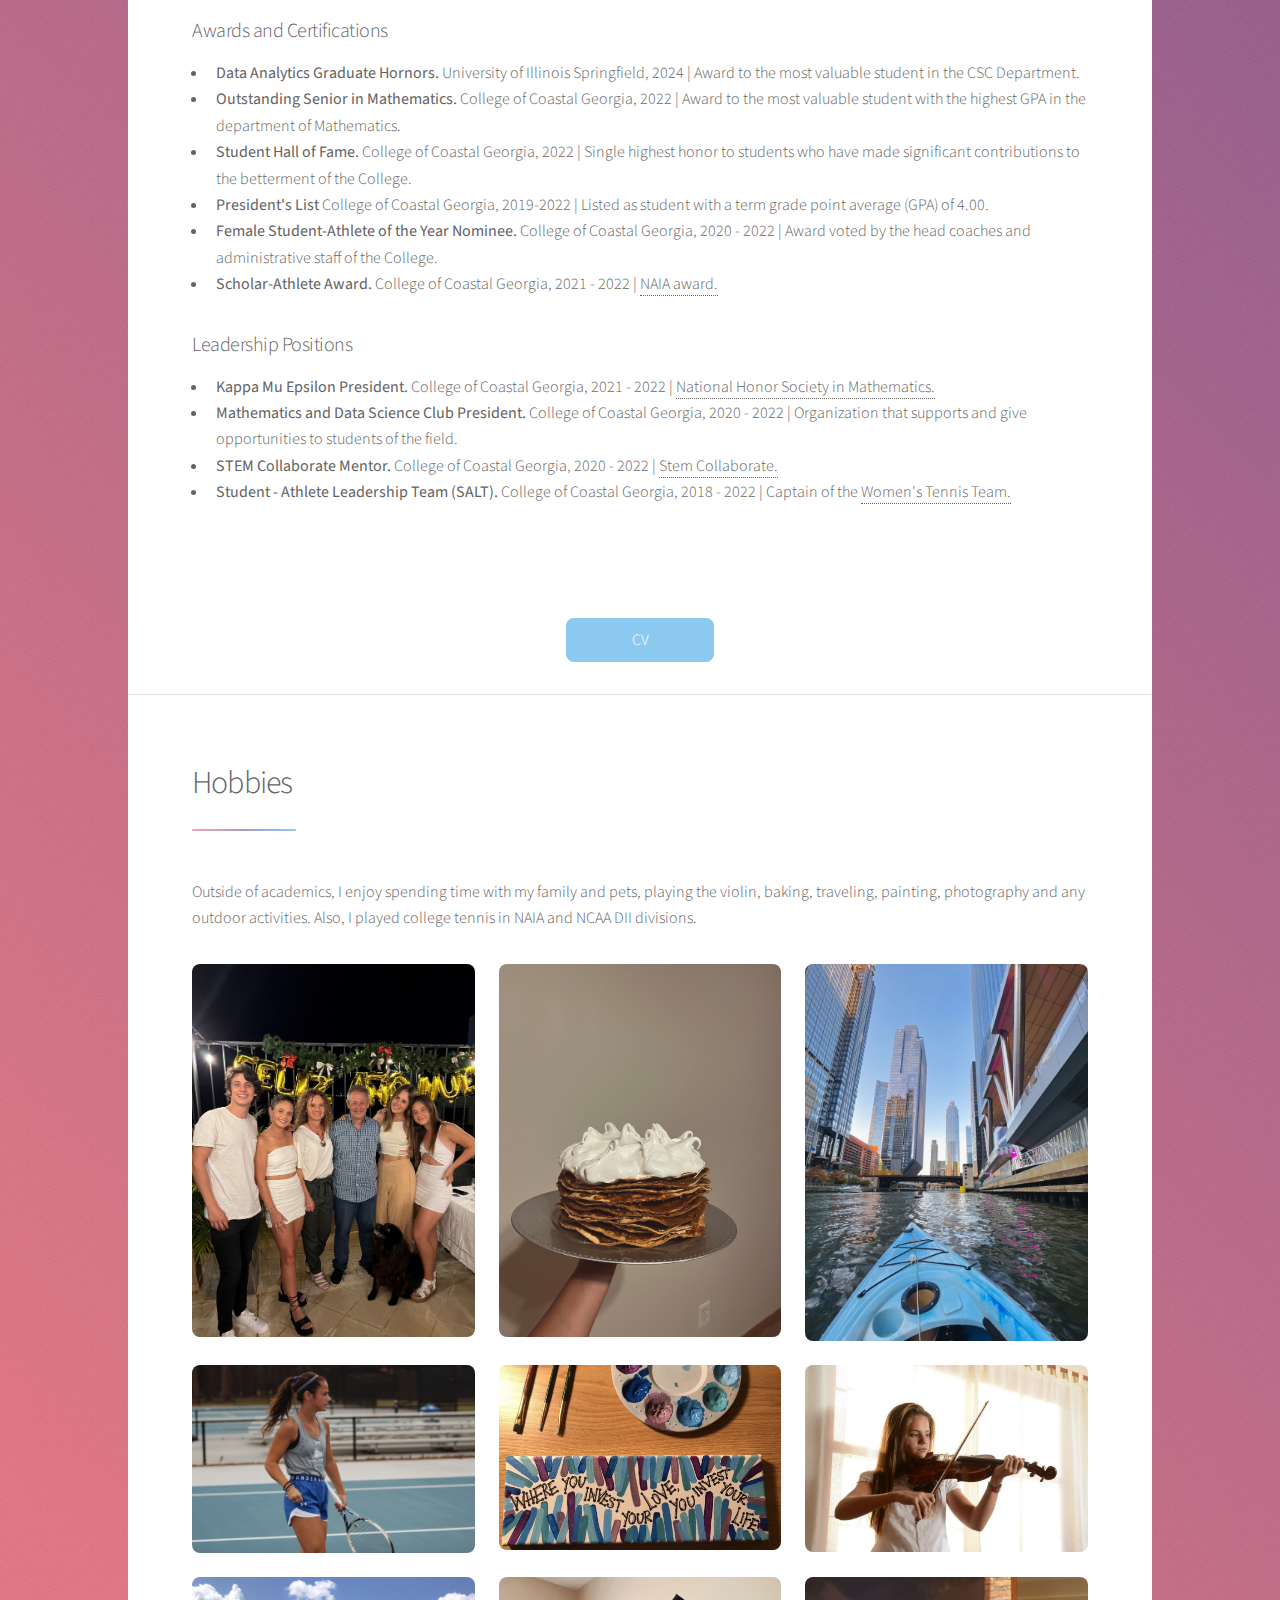
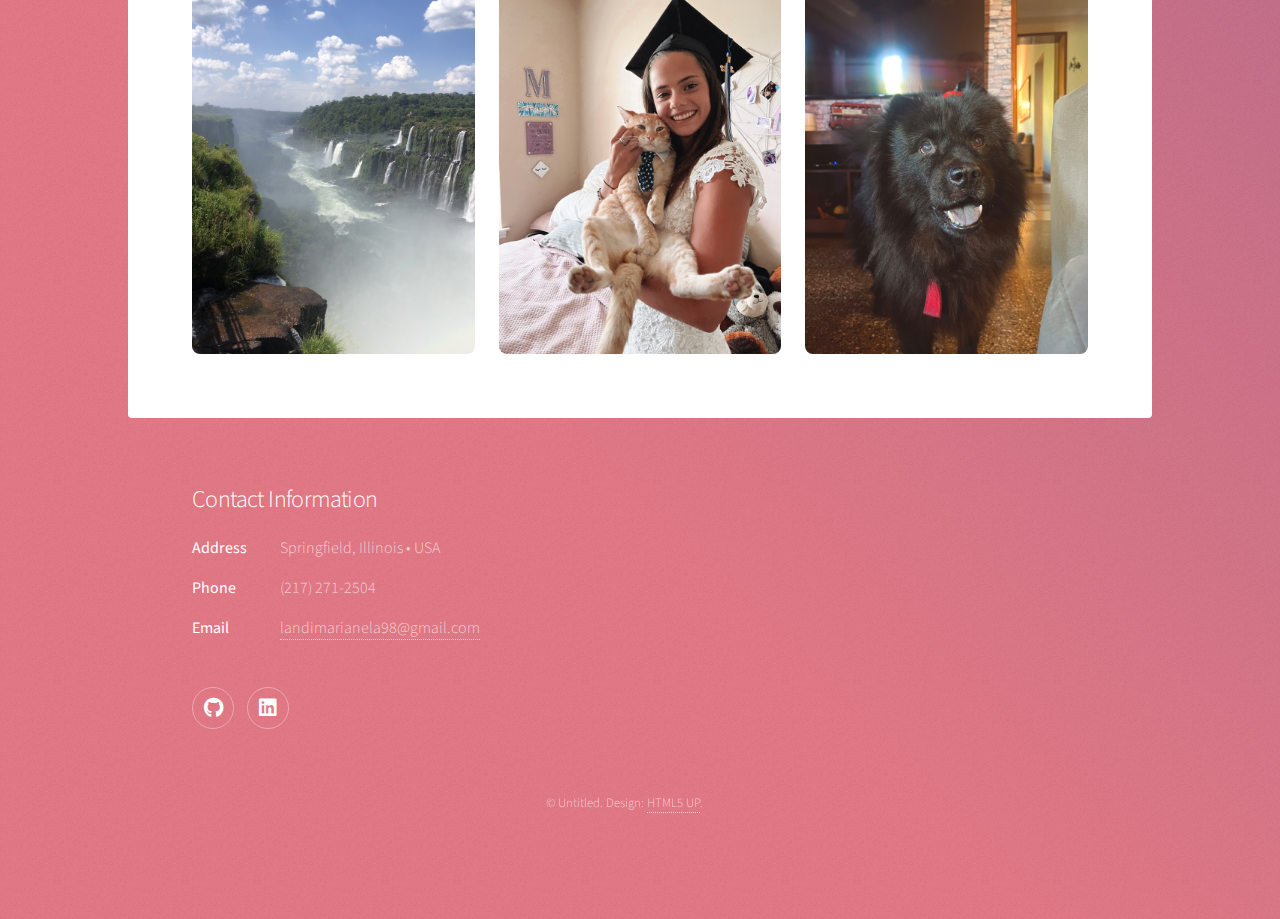
==== commit 8791439d: "Update index.html" ====
--- a/index.html
+++ b/index.html
@@ -21,7 +21,7 @@
 					<header id="header" class="alt">
 						<span class="logo"><img src="images/profileML.png" alt="" /></span>
 						<h1>Marianela Landi</h1>
-						<p> MS Data Analytics student @ <a href="https://www.uis.edu/"> University of Illinois Springfield</a>.</p>
+						<p> Application Developer Analyst at <a href="https://it.ufl.edu"> University of Floida</a>.</p>
 					</header>
 
 				<!-- Nav -->
@@ -48,10 +48,9 @@
 											<h2> I am Marianela Landi</h2>
 										</header>
 										
-										<p> International student-athlete from Misiones, Argentina, pursuing my Masters of Science in Data Analytics at the University of Illinois
-										and working for the Illinois Department of Revenue, inside the Department of Innovation and Technology as a System Analyst and
-										for the Univeristy of Illinois as a Reseach Assistant in Data Analytics. Graduated from the College of Coastal Georgia with a 
-										Bachelor of Science in Mathematics and minors in Economics and Data Analytics in May 2022. Planning on getting my Masters degree in May 2024 and work as a Data Analyst in the US. 
+										<p> I am an international professional from Misiones, Argentina, with a Master of Science in Data Analytics from the University of Illinois, which I completed in May 2024. 
+										I currently work as an Application Developer Analyst at the University of Florida's IT department, where I utilize my technical expertise to design, develop, and optimize 
+										applications that support university operations and enhance digital services for three different departments across the univerity. 
 										</p>
 										
 										<p> I personally enjoy applying my coding skills to extract meaningful insights from data that is difficult to achieve using conventional inspection methods, 
@@ -60,18 +59,6 @@
 										
 										</p>
 
-
-										
-										<!--
-										I am from Misiones, Argentina. I am 24 years old and living in The US since I am 18 years old. Tennis was the main reason I am in the US.<br />
-										I started my college career at Cumberland University (TN), receiving a tennis scholarship. In August 2019, I transferred to<br /> 
-										the College of Coastal Georgia, in which I also received a tennis and a STEAM Mentor scholarship. During my Junior year at CCGA,<br />
-										I realized how much I enjoy Math. Thus, I changed my major and started focusing more on that area. One of the most important<br />
-										activities I participated at Coastal Georgia is the research project called "Zeros of Complex Random Polynomials Spanned by<br />
-										Bergman Polynomials" during Summer 2020, which is now published in the journal 'Involve'. I graduated from CCGA in May 2022 <br />
-										and I am currently a Masters student at UIS, planning on graduating in May 2024.<br /> 
-										Outside of academics, I enjoy spending time with my family and pets, playing tennis, playing the violin, and painting. </p>
-										</ul>-->
 									</div>
 								<!--	<span class="image"><img src="images/profileML.png" alt="" /></span> -->
 								<!--
@@ -188,11 +175,12 @@
 											<div class="col-12 col-12-medium">
 												<h3>Education</h3>
 												<ul>
-													<li><b><a href="https://www.uis.edu"> University of Illinois Springfield.</a></b> Masters of Science in Data Analytics - GPA: 3.96 Summa Cum Laude | Expected: May 2024.</li>
+													<li><b><a href="https://www.uis.edu"> University of Illinois Springfield.</a></b> Masters of Science in Data Analytics - GPA: 3.96 Summa Cum Laude | May 2024.</li>
 													<li><b><a href="https://www.ccga.edu"> College of Coastal Georgia.</a></b> Bachelor of Science in Mathematics with minors in Economics and Data Analytics - GPA: 3.89 Magna Cum Laude | May 2022.</li>	
 												</ul>
 												<h3>Professional Experience</h3>
 												<ul>
+													<li><b>Application Developer Analyst.</b> <a href="https://it.ufl.edu"> UFIT </a> | 2024 - Present.</li>
 													<li><b>Research Assistant Data Analyst.</b> <a href="https://uispac.com/"> University of Illinois PAC </a> | 2023 - 2024.</li> 
 													<li><b>System Analyst.</b> <a href="https://doit.illinois.gov/"> Department of Innovation and Technology,</a> Illinois Department of Revenue | 2022 - 2024.</li>
 													<li><b>Assistant Tennis Director.</b> <a href="https://www.oceanreef.com/"> Ocean Reef Club</a> & <a href="https://pinehollowclub.com/"> Pine Hollow Country Club </a>, North Key Largo FL & Long Island NY | 2021 - 2022.</li>
@@ -200,7 +188,7 @@
 												</ul>
 												<h3>Publications and Projects</h3>
 												<ul>
-												<li> Ongoing: "Optimizing Engagement: LLM Embeddings & RAG implementation for Personalized Recommendations​." </a></li>
+												<li> <a href="#">"Optimizing Engagement: LLM Embeddings & RAG implementation for Personalized Recommendations​." </a></li>
 												<li> <a href="https://github.com/marianelalandi/DeepLearningProject.github.io-"> "Beyond the Alphabet: Decoding the Hidden Language of RNA Structure." </a></li>
 												<li> <a href="https://github.com/marianelalandi/marianelalandi.github.io"> Personal Website Development. </a></li>	
 												<li> <a href="https://msp.org/involve/2021/14-2/index.xhtml"> Marianela Landi, et al., "Zeroes of Complex Random Polynomials Spanned by Bergman Polynomials," <i>Involve</i> 14 (2021): 271-281.</a></li>
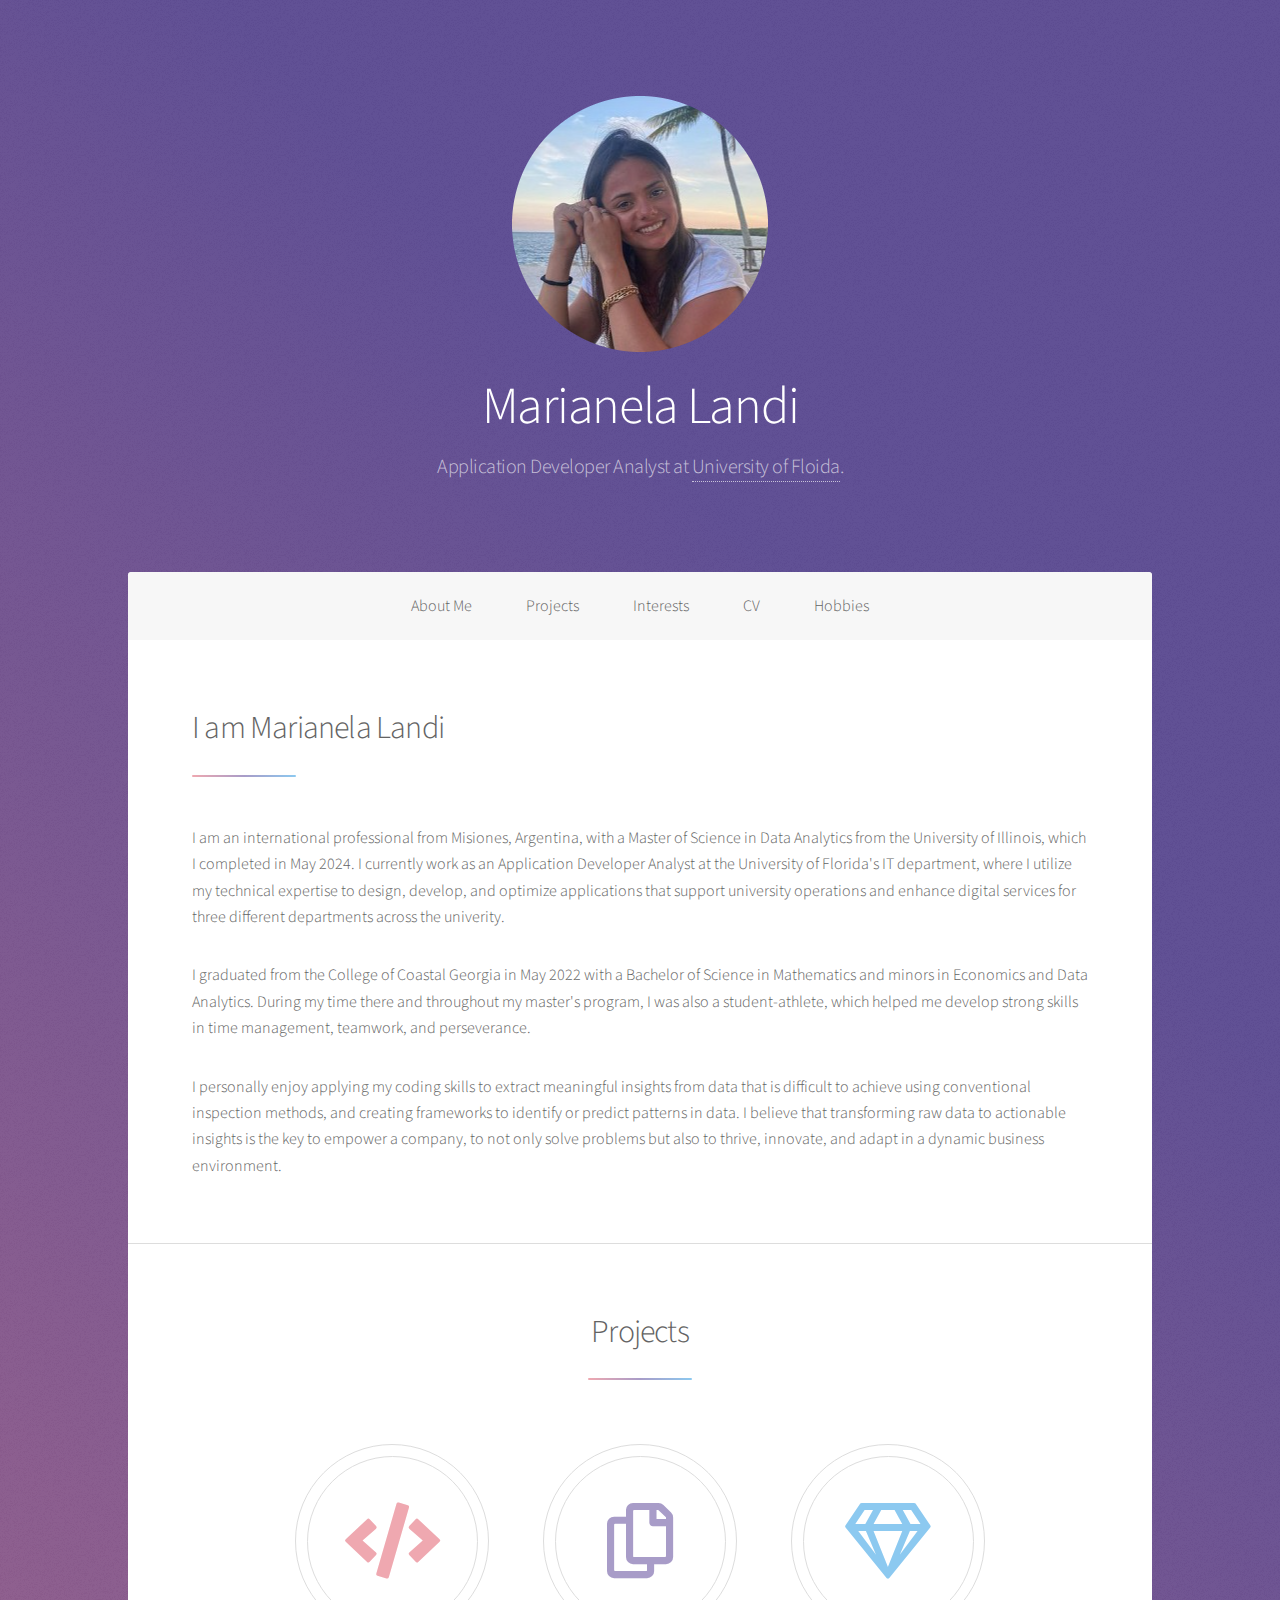
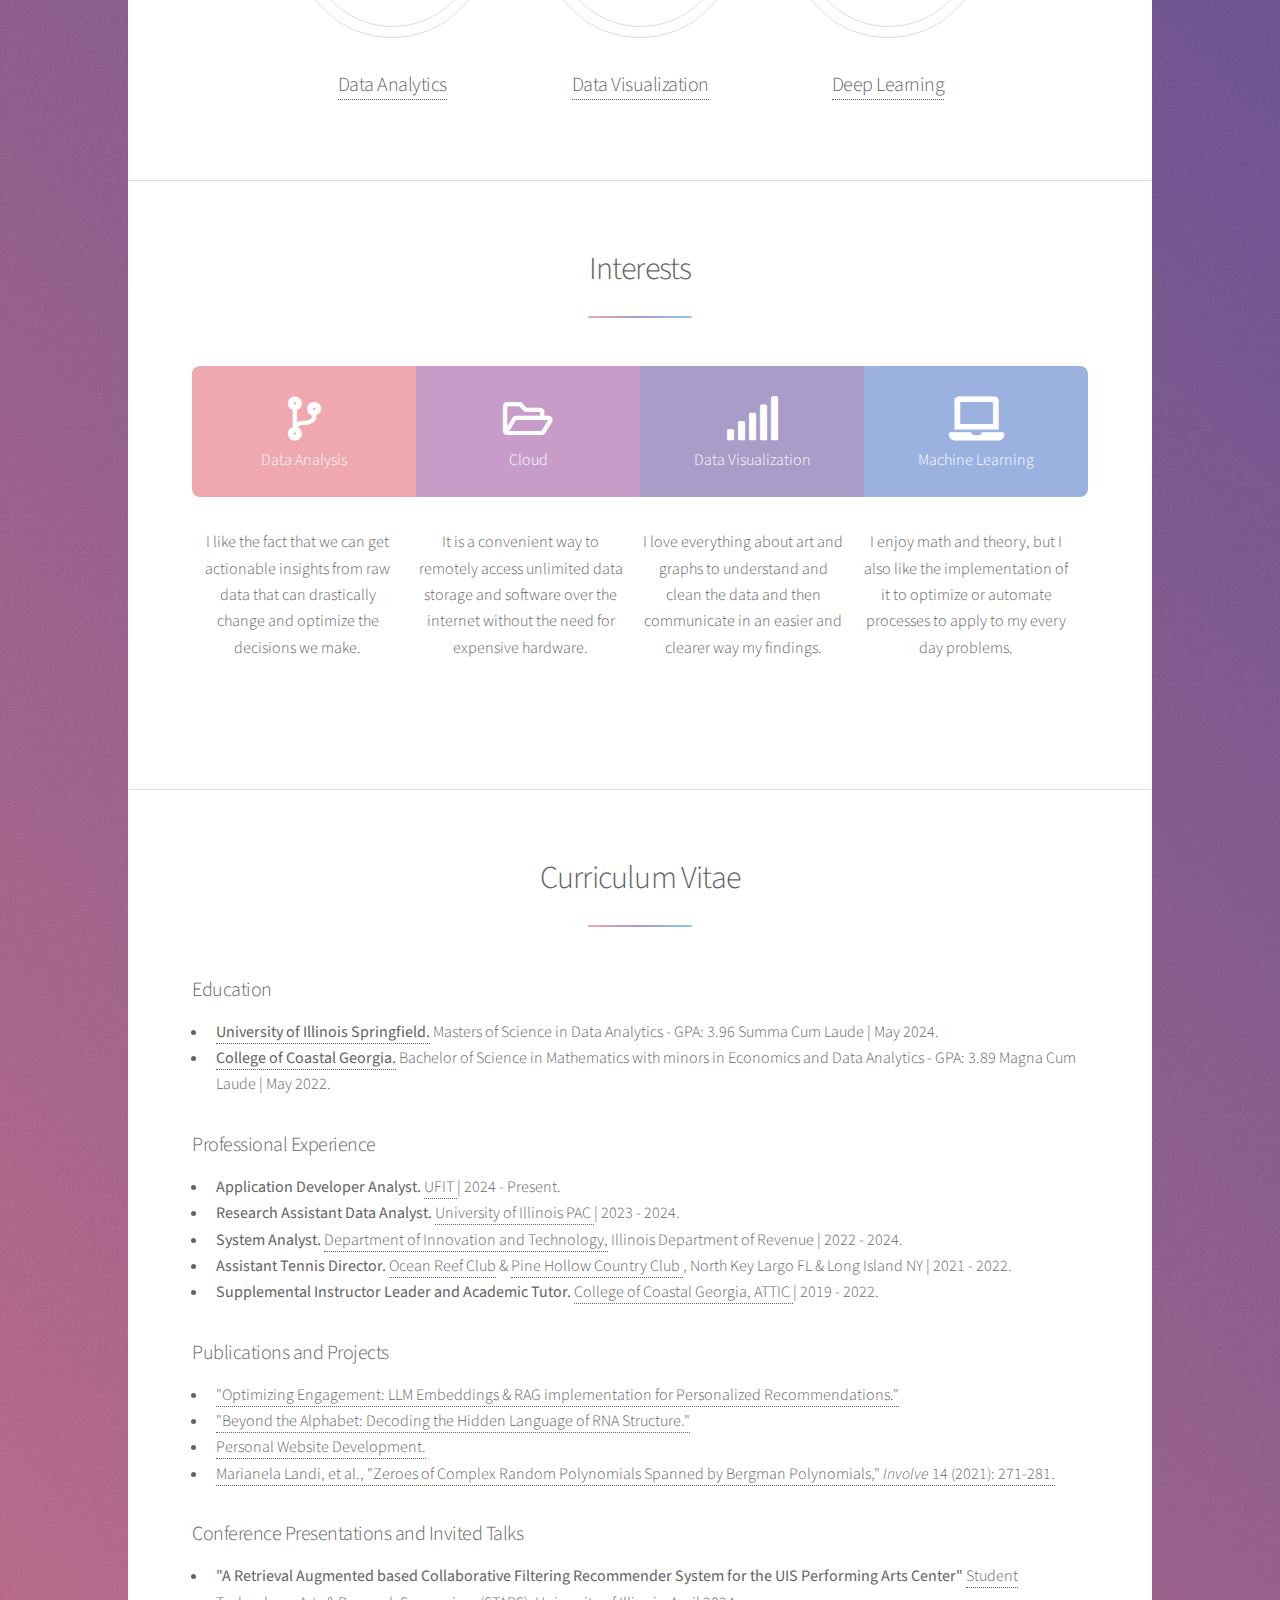
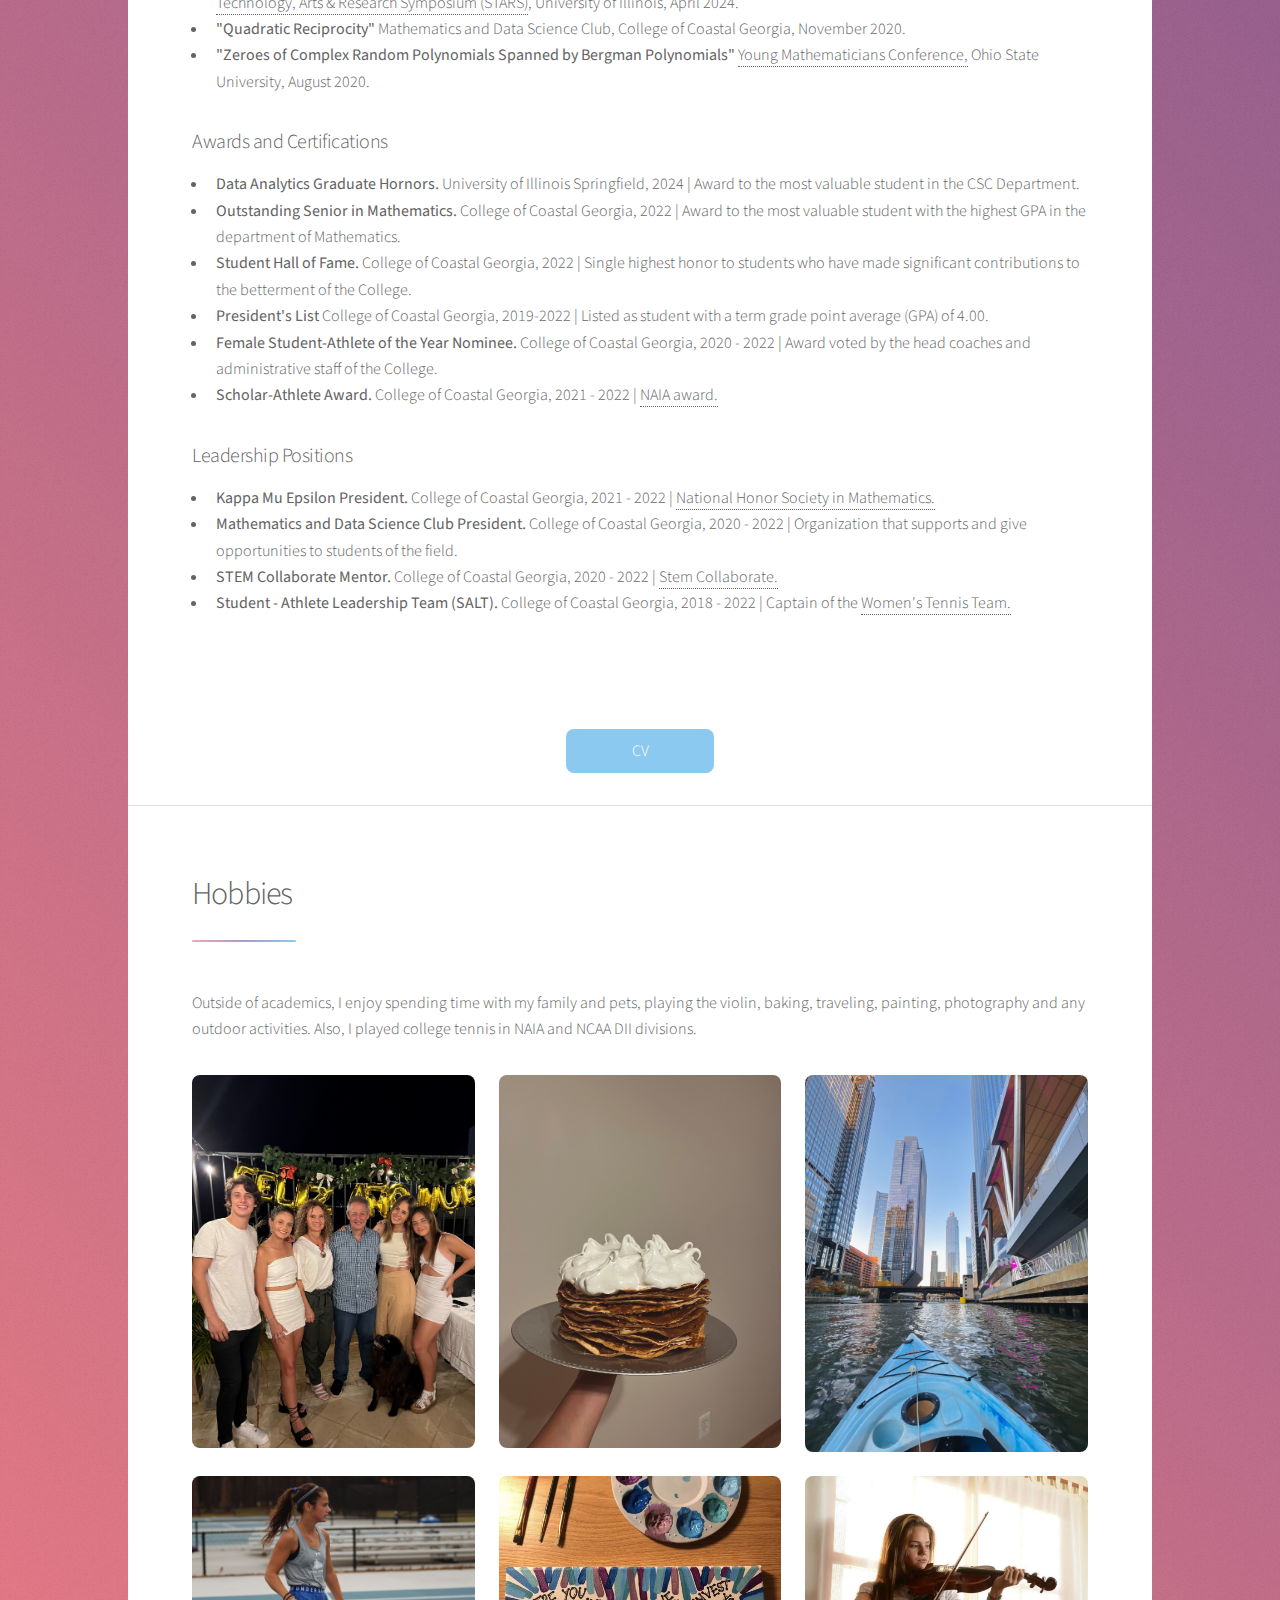
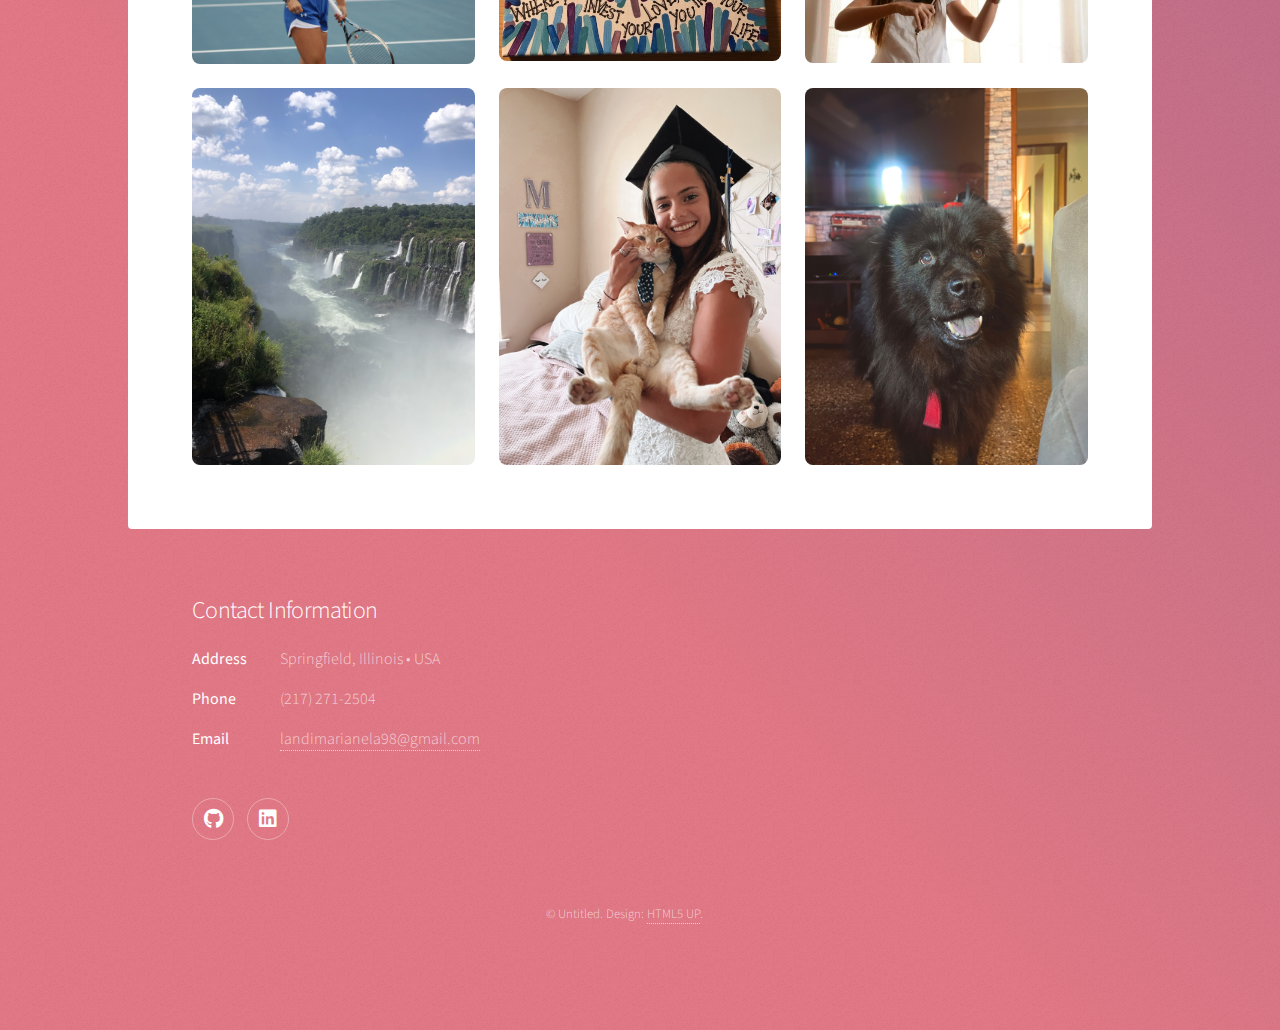
==== commit f9fbca71: "Update index.html" ====
--- a/index.html
+++ b/index.html
@@ -52,7 +52,12 @@
 										I currently work as an Application Developer Analyst at the University of Florida's IT department, where I utilize my technical expertise to design, develop, and optimize 
 										applications that support university operations and enhance digital services for three different departments across the univerity. 
 										</p>
-										
+
+										<p>
+										I graduated from the College of Coastal Georgia in May 2022 with a Bachelor of Science in Mathematics and minors in Economics and Data Analytics. During my time there and 
+										throughout my master's program, I was also a student-athlete, which helped me develop strong skills in time management, teamwork, and perseverance.
+										</p>
+	
 										<p> I personally enjoy applying my coding skills to extract meaningful insights from data that is difficult to achieve using conventional inspection methods, 
 										and creating frameworks to identify or predict patterns in data. I believe that transforming raw data to actionable insights is the key to empower a company, 
 										to not only solve problems but also to thrive, innovate, and adapt in a dynamic business environment.
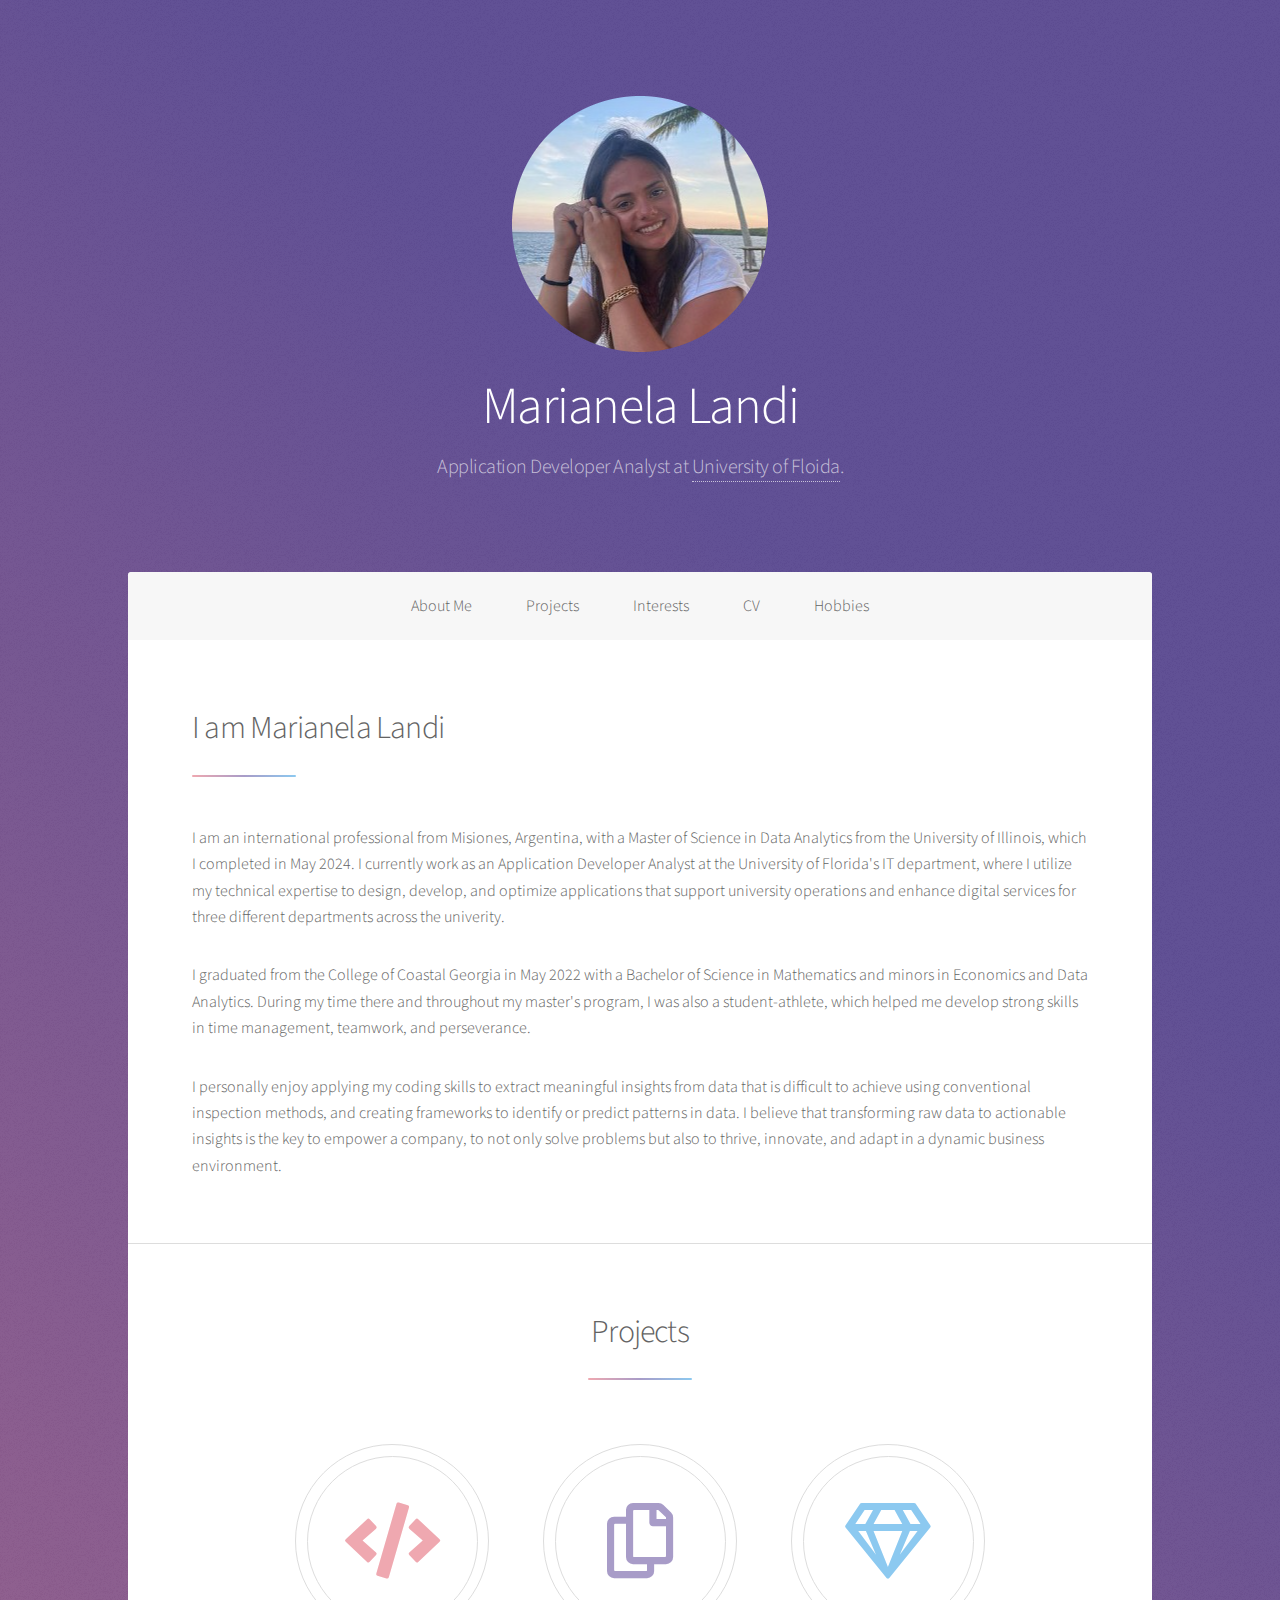
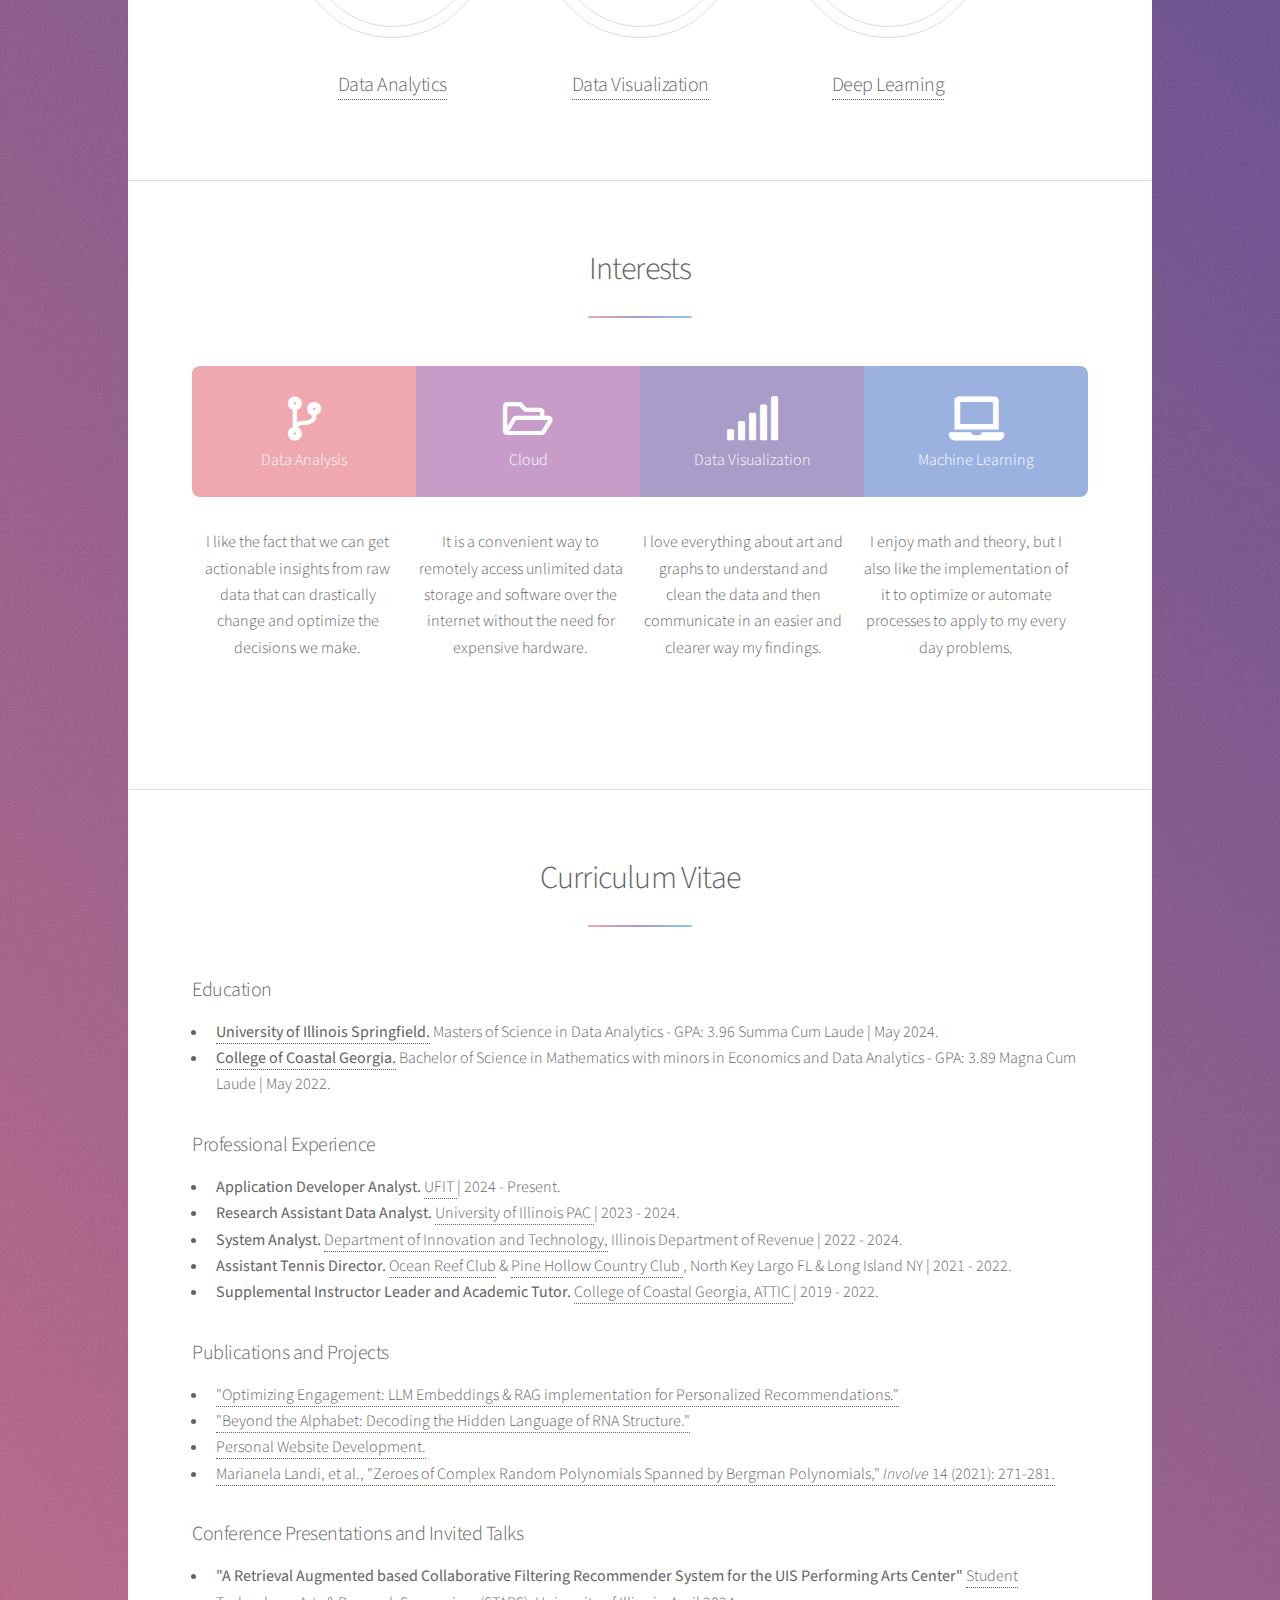
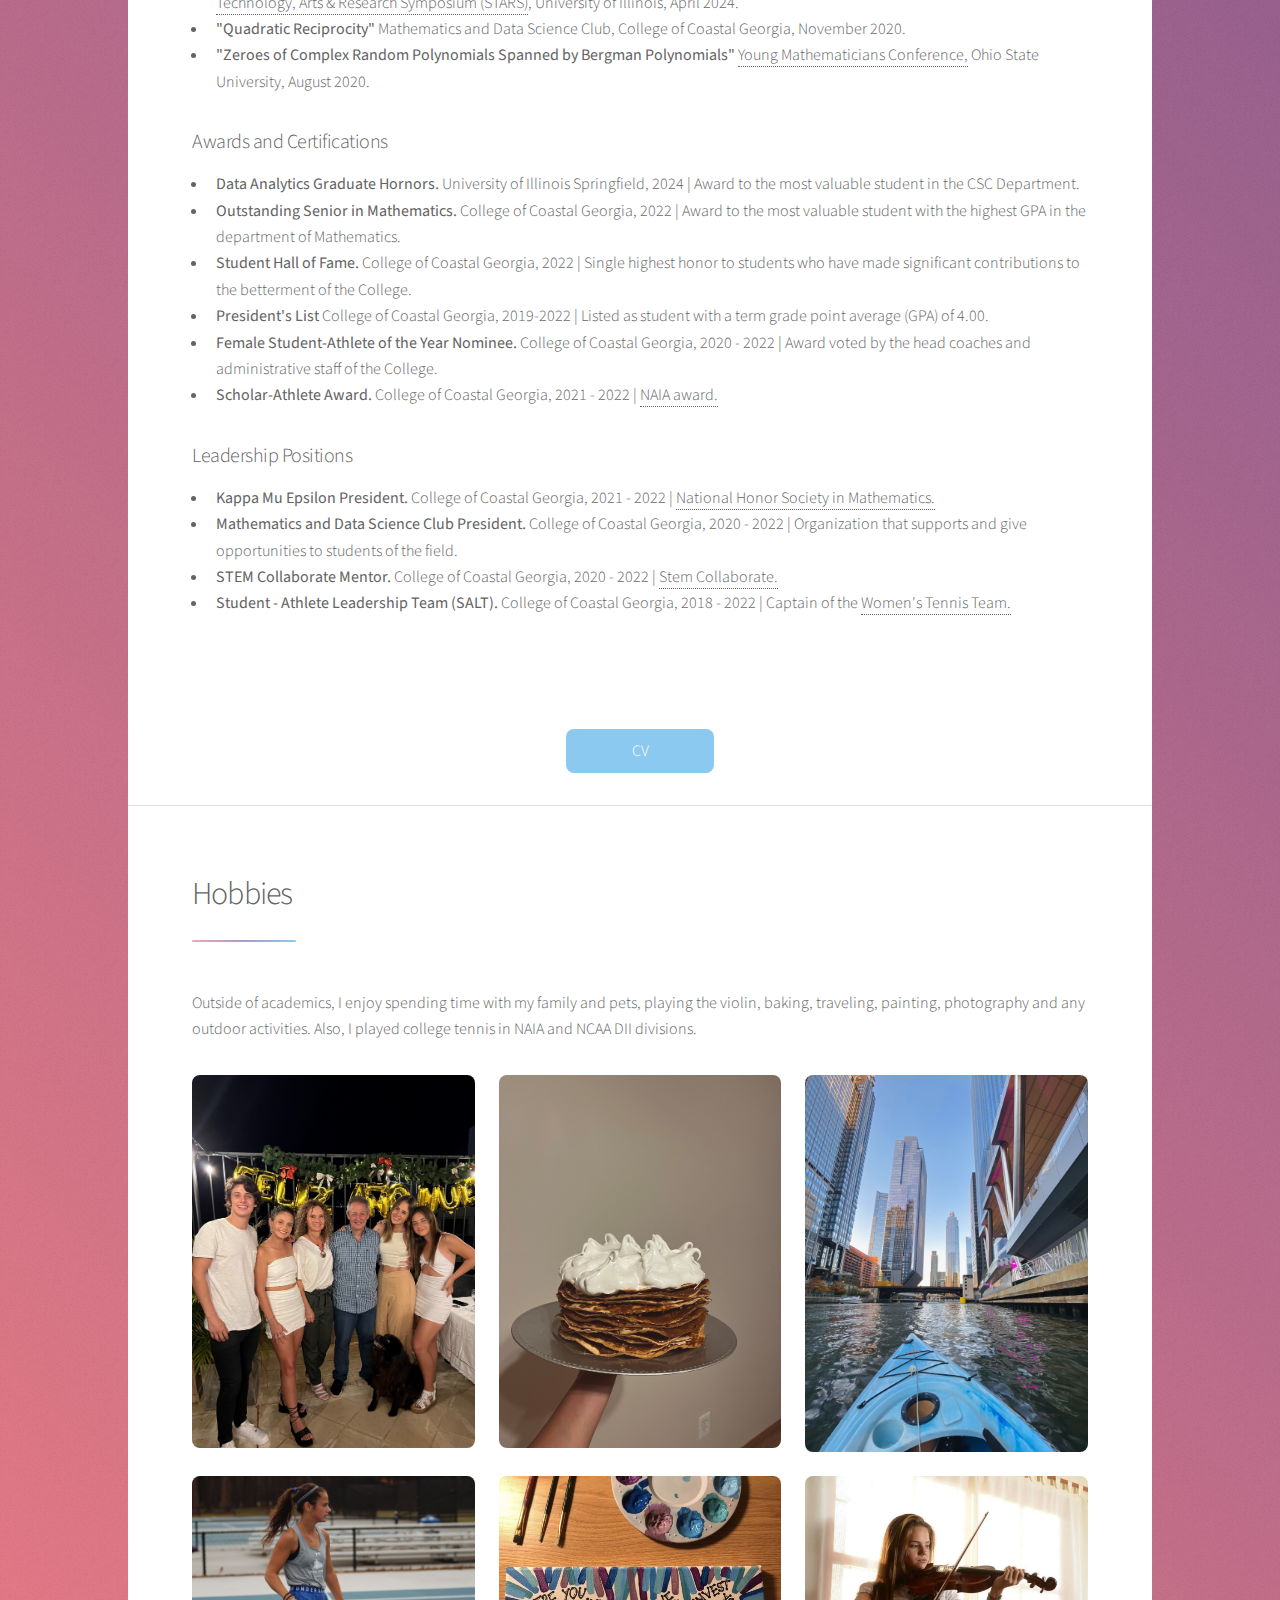
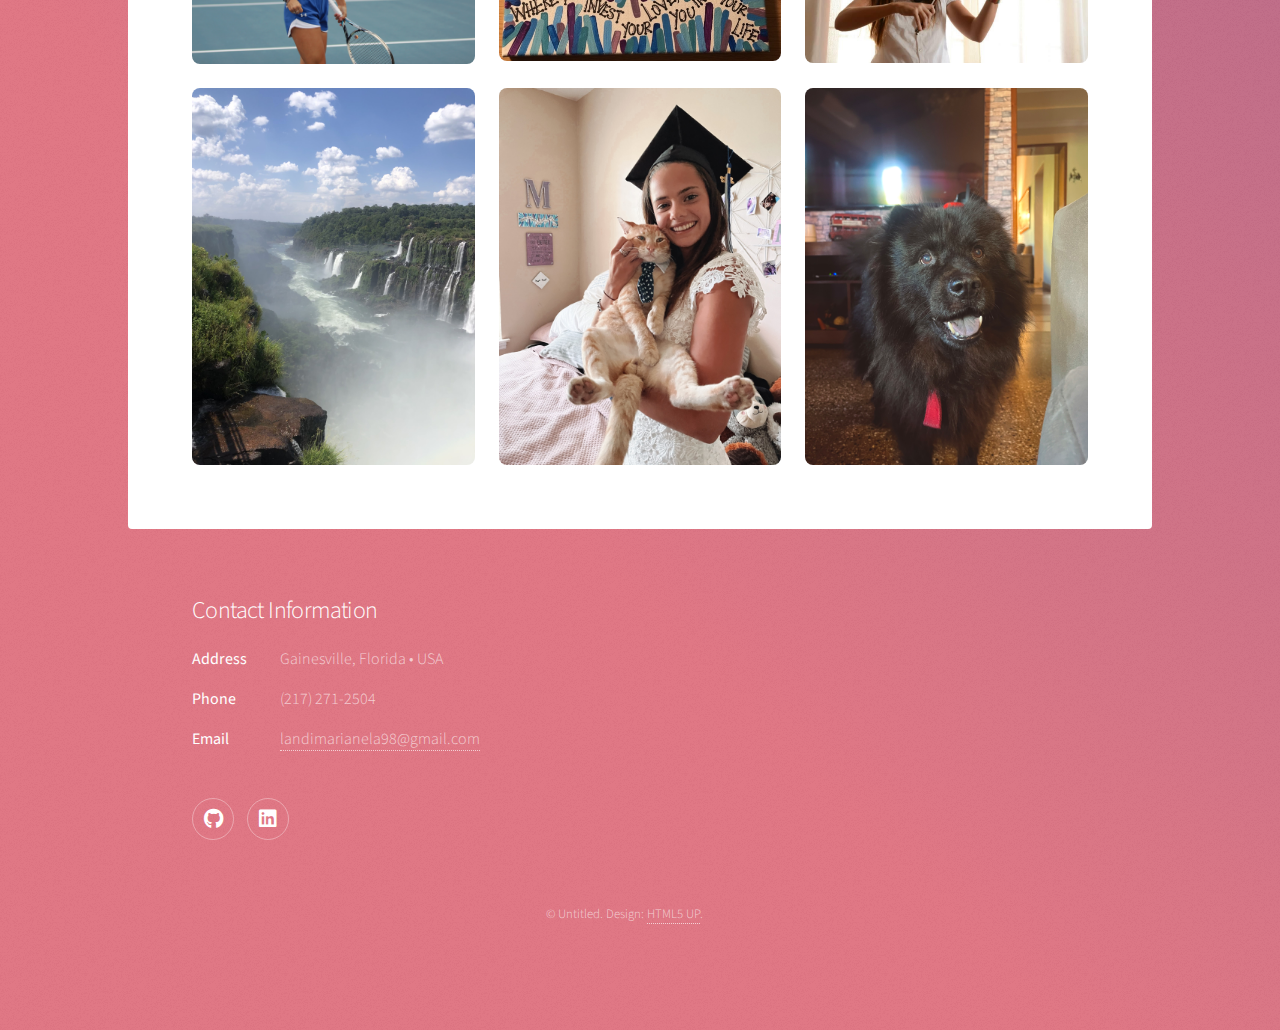
==== commit c5987e02: "Update index.html" ====
--- a/index.html
+++ b/index.html
@@ -307,7 +307,7 @@
 							<h2>Contact Information</h2>
 							<dl class="alt">
 								<dt>Address</dt>
-								<dd>Springfield, Illinois  &bull; USA</dd>
+								<dd>Gainesville, Florida  &bull; USA</dd>
 								<dt>Phone</dt>
 								<dd>(217) 271-2504</dd>
 								<dt>Email</dt>
@@ -325,7 +325,7 @@
 						<section class="mapbox" data-mapbox>
 							<figure>
 								<iframe width="400" height="240" style="border:0" loading="lazy" 
-								src="https://www.google.com/maps/embed/v1/view?zoom=11&center=39.7817%2C-89.6501&key=AIzaSyAkWfKZeozuWi0FqwdzHSpAeHB3zFBNLRQ"></iframe>
+								src="https://www.google.com/maps/embed/v1/view?zoom=11&center=29.6516%2C-82.3248&key=AIzaSyAkWfKZeozuWi0FqwdzHSpAeHB3zFBNLRQ"></iframe>
 								
 							</figure>
 						</section>
